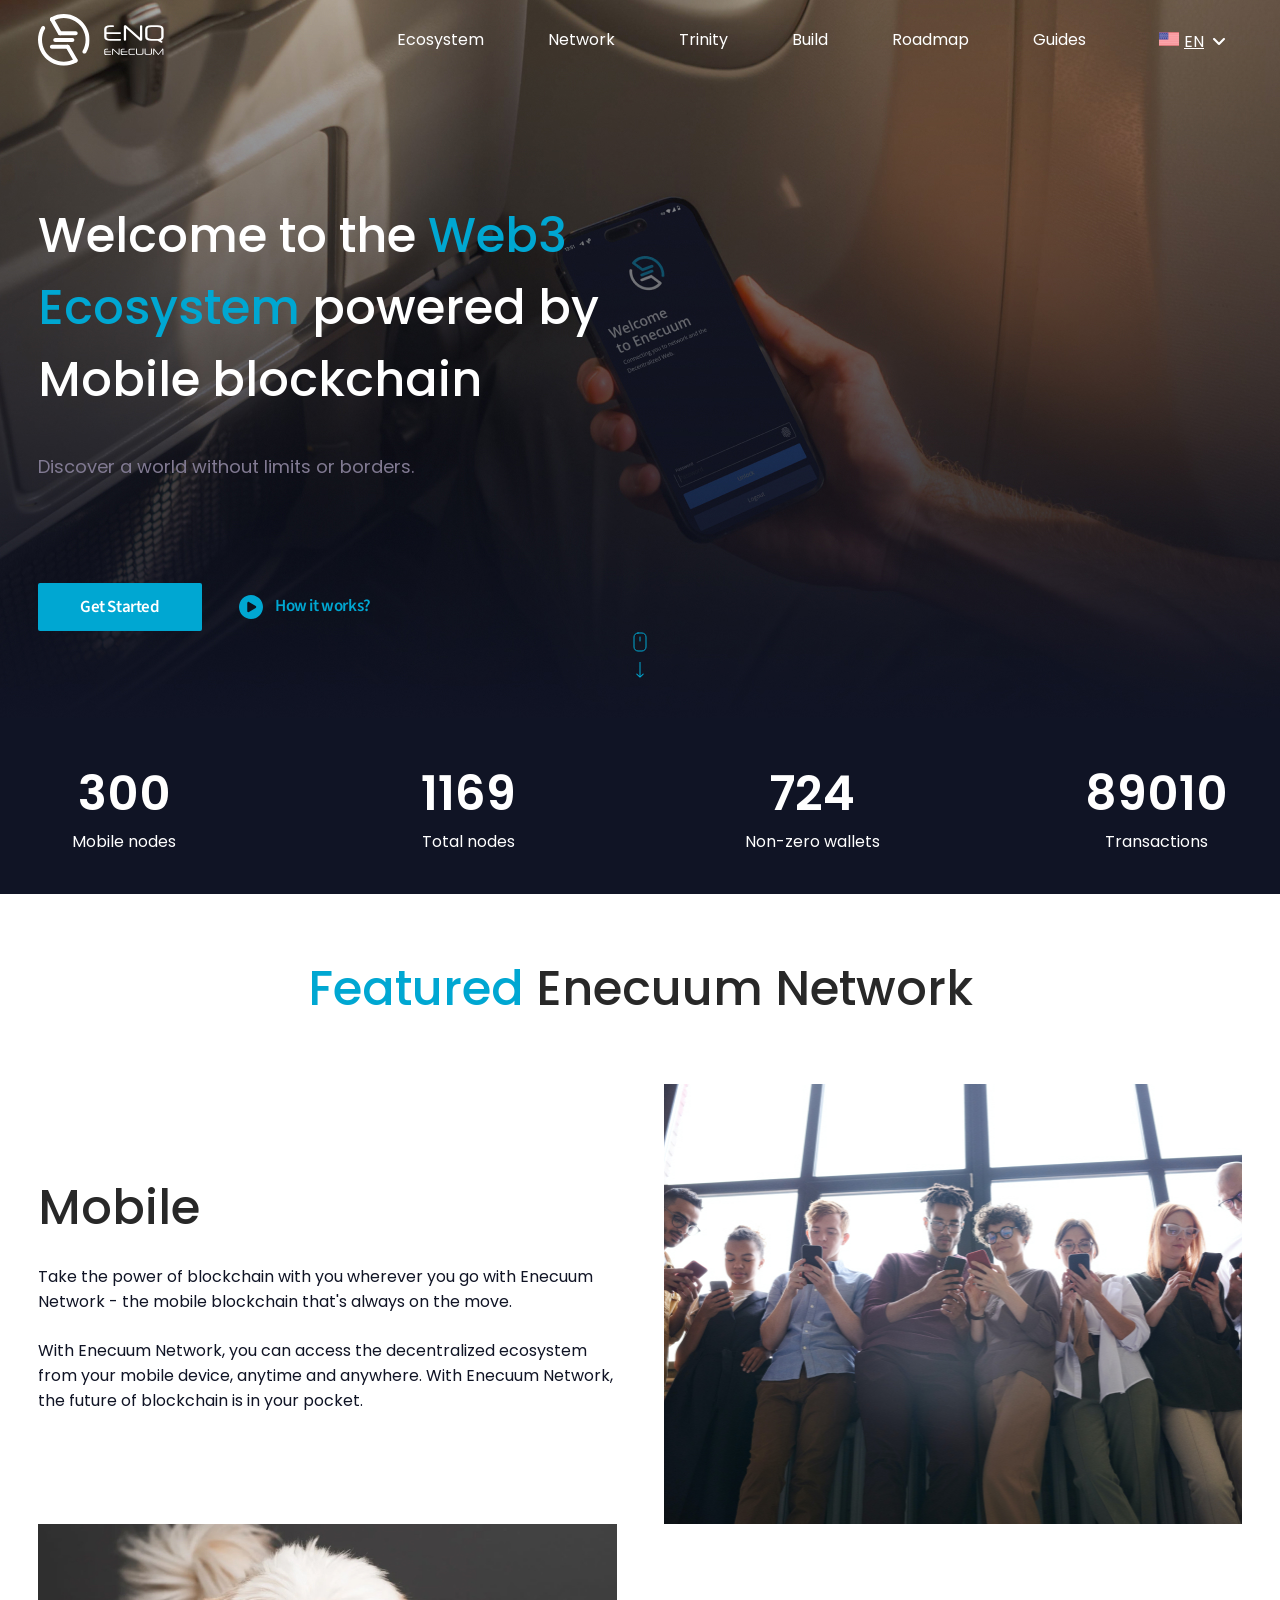
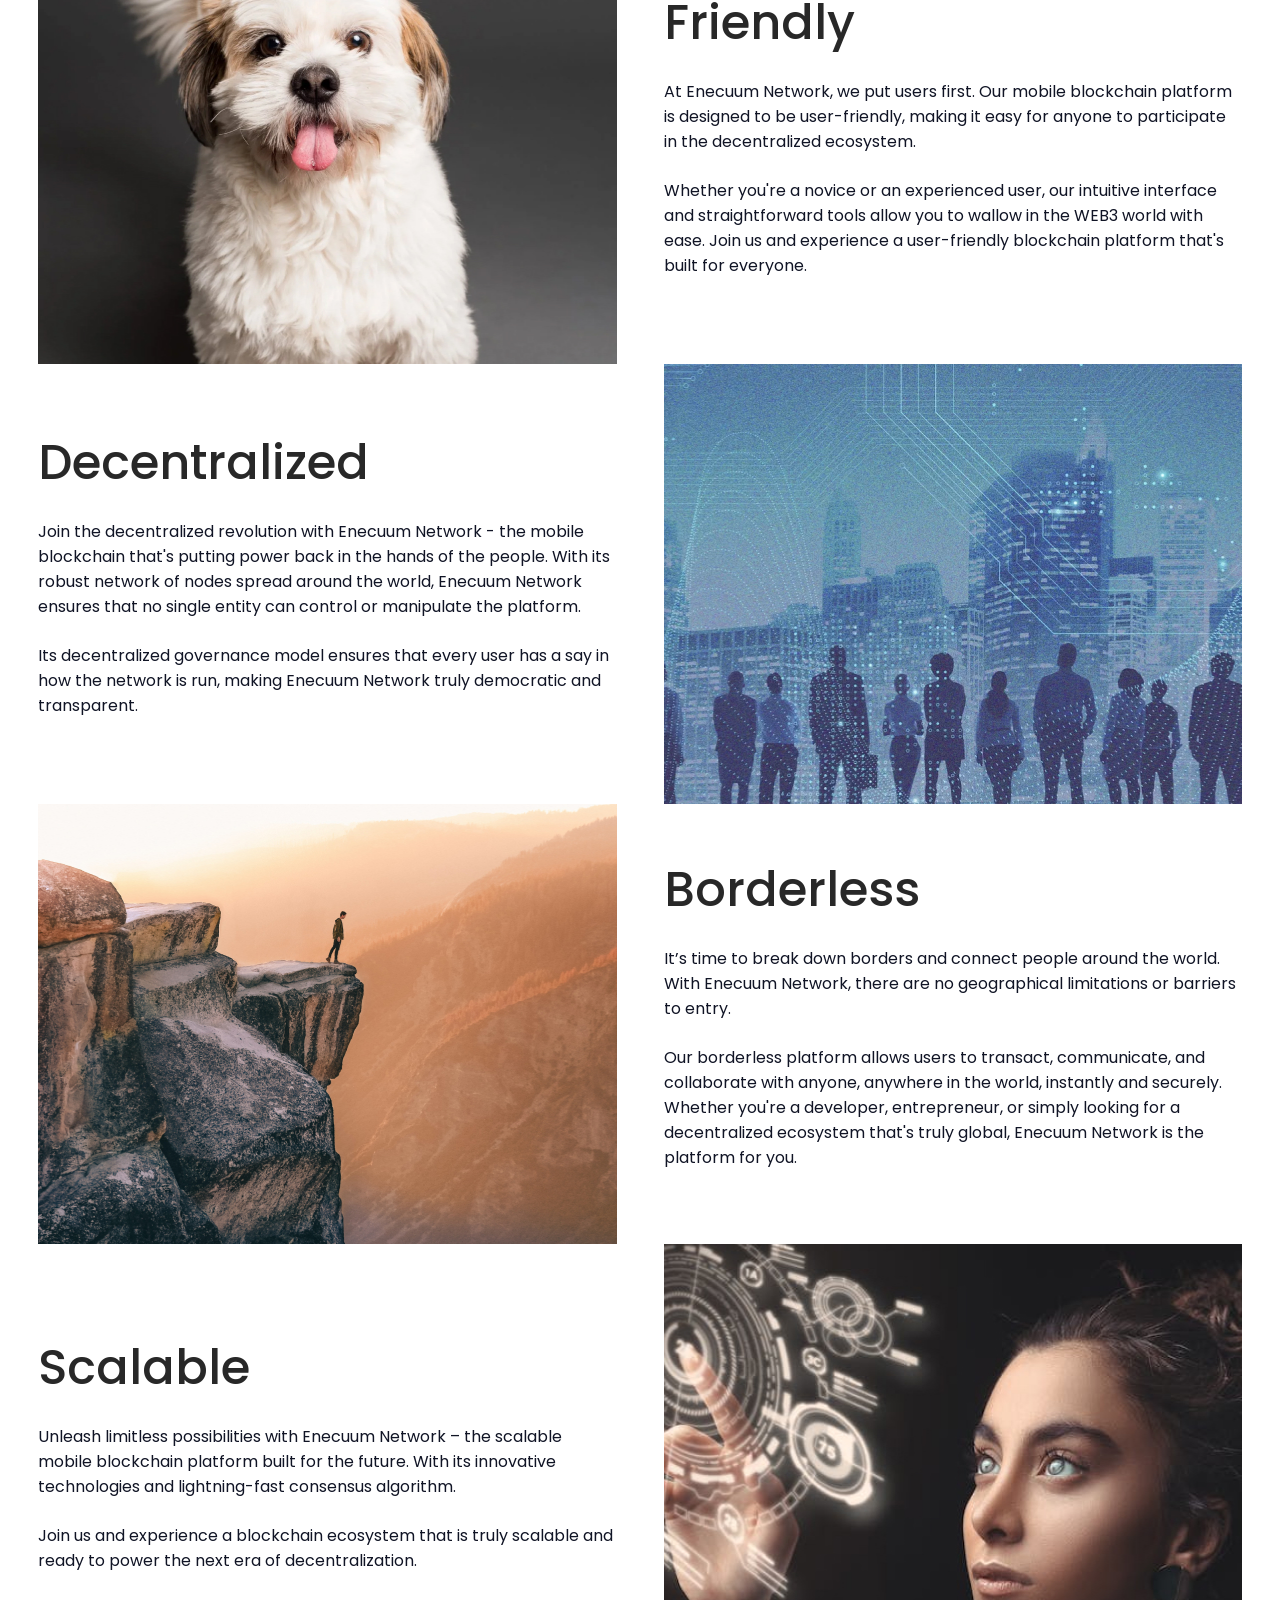
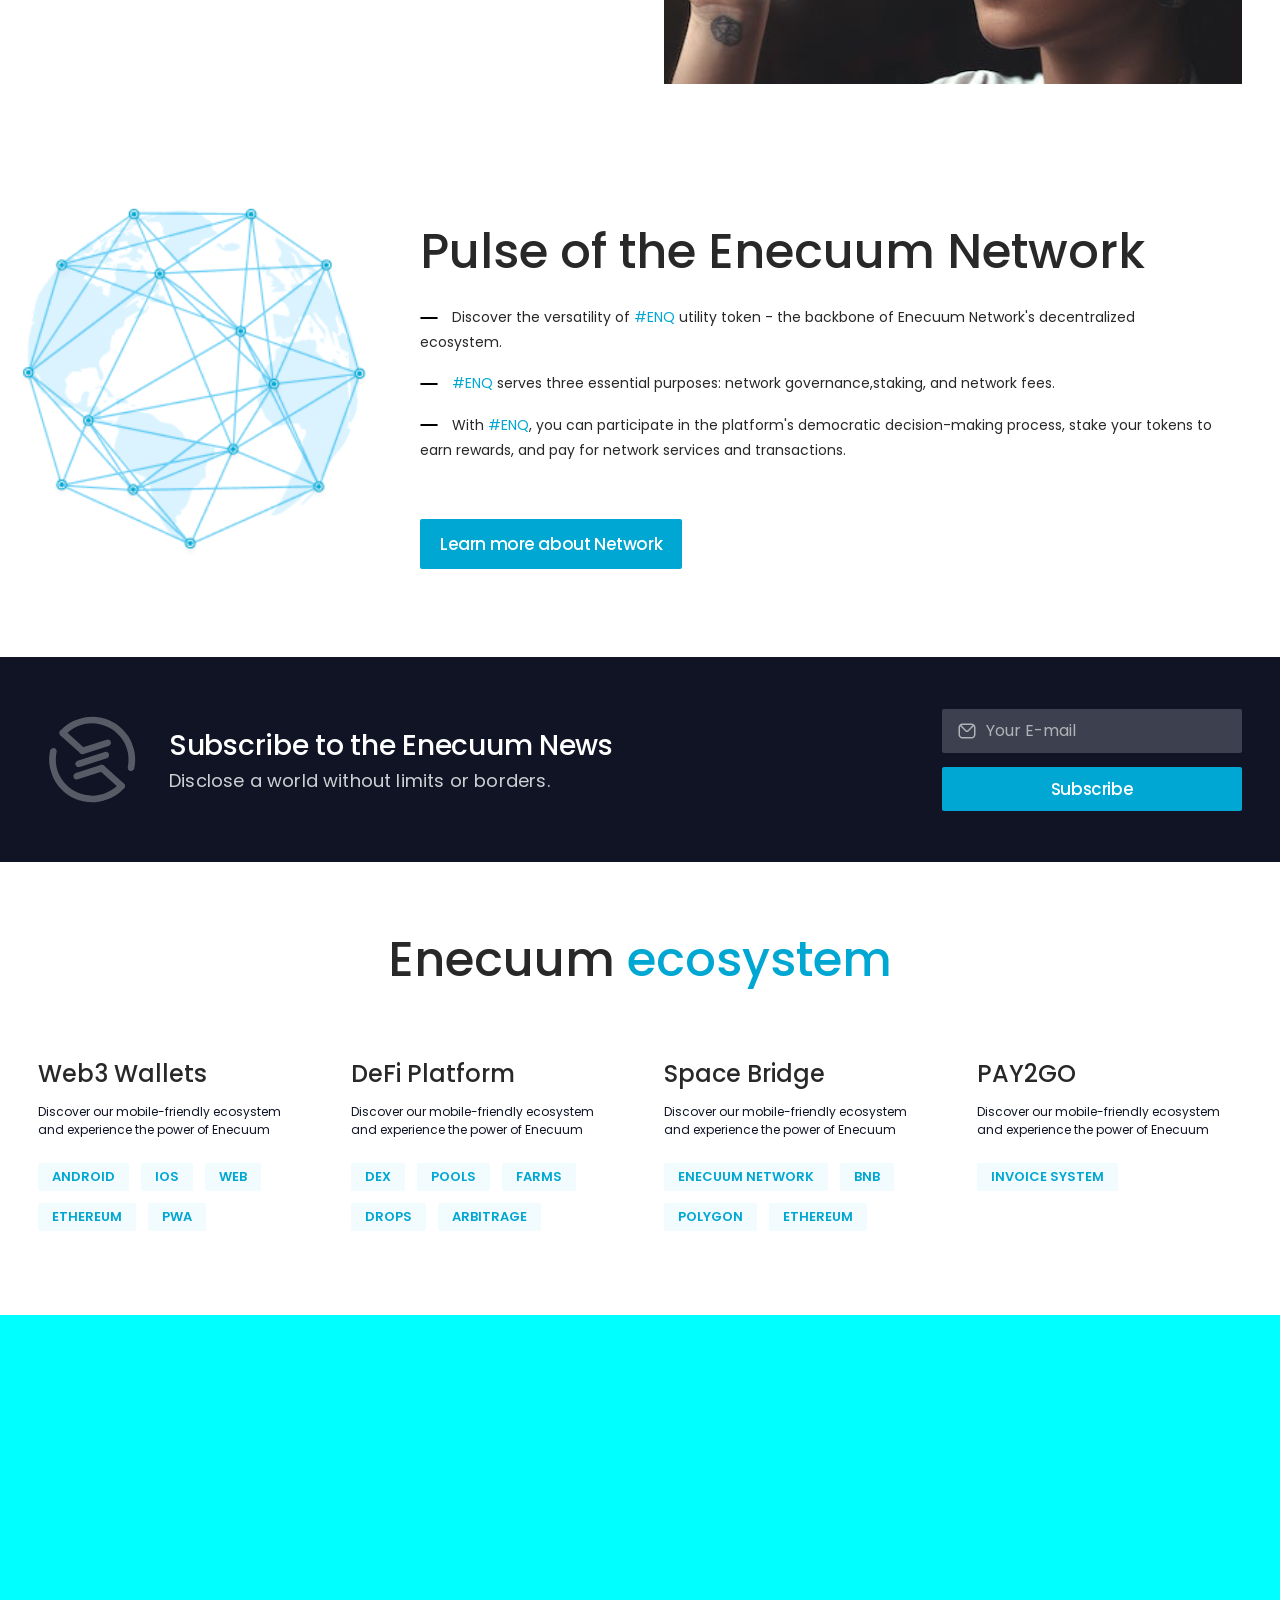
==== index.html @ 2fc2d0f2 "block-ecosystem-commit" ====
<!DOCTYPE html>
<html lang="en">

<head>
    <meta charset="UTF-8">
    <meta name="viewport" content="width=device-width, initial-scale=1.0">
    <title>Document</title>
    <link rel="stylesheet" href="./css/main.css">
</head>

<body>
    <header class="header">
        <div class="header__top-box">
            <div class="container">
                <div class="header__menu-box">
                    <a href="./index.html" style="padding-right: 34px;"><img class="header__logo-image"
                            src="./img/Logo.svg" alt="logo"></a>
                    <div class="header__nav">
                        <ul class="header__menu">
                            <li class="header__menu-list"><a class="header__menu-link header__menu-link_active"
                                    href="#">Ecosystem</a></li>
                            <li class="header__menu-list"><a href="#" class="header__menu-link">Network</a></li>
                            <li class="header__menu-list"><a href="#" class="header__menu-link">Trinity</a></li>
                            <li class="header__menu-list"><a href="#" class="header__menu-link">Build</a></li>
                            <li class="header__menu-list"><a href="#" class="header__menu-link">Roadmap</a></li>
                            <li class="header__menu-list"><a href="#" class="header__menu-link">Guides</a></li>
                            <li class="header__menu-list lang-select" translate='no'><a href="#"
                                    class="lang-select__link  lang-select__active"><img class="lang-select__img-flag"
                                        src="./img/FlagEN.svg" alt="flag">EN</a>
                                <ul class="lang-show">
                                    <li><a href="#" class="lang-select__link"><img class="lang-select__img-flag"
                                                src="./img/FlagSP.svg" alt="flag">SP</a></li>
                                    <li><a href="#" class="lang-select__link"><img class="lang-select__img-flag"
                                                src="./img/FlagRU.svg" alt="flag">RU</a></li>
                                    <li><a href="#" class="lang-select__link"><img class="lang-select__img-flag"
                                                src="./img/FlagFR.svg" alt="flag">FR</a></li>
                                </ul>
                            </li>
                        </ul>
                        <img class="header__menu-out" src="./img/x.png" alt="Икс">
                    </div>
                    <div class="burger">
                        <div class="burger__line"></div>
                        <div class="burger__line"></div>
                        <div class="burger__line"></div>
                    </div>
                </div>
            </div>
        </div>

        <div class="container title">
            <h1 class="title__header">Welcome to the <span class="title__header_color">Web3<br> Ecosystem</span>
                powered by Mobile blockchain</h1>
            <p class="title__text">Discover a world without limits or borders.</p>
            <div class="title__started">
                <a class="title__started-button" href="#">Get Started</a>
                <a class="title__play-link" href="#"><svg class="title__started-svg" width="24" height="24"
                        viewBox="0 0 24 24" xmlns="http://www.w3.org/2000/svg">
                        <path
                            d="M0 12C0 8.8174 1.26428 5.76516 3.51472 3.51472C5.76516 1.26428 8.8174 0 12 0C15.1826 0 18.2348 1.26428 20.4853 3.51472C22.7357 5.76516 24 8.8174 24 12C24 15.1826 22.7357 18.2348 20.4853 20.4853C18.2348 22.7357 15.1826 24 12 24C8.8174 24 5.76516 22.7357 3.51472 20.4853C1.26428 18.2348 0 15.1826 0 12ZM8.82656 6.89531C8.47031 7.09219 8.25 7.47188 8.25 7.875V16.125C8.25 16.5328 8.47031 16.9078 8.82656 17.1047C9.18281 17.3016 9.61406 17.2969 9.96563 17.0812L16.7156 12.9562C17.0484 12.75 17.2547 12.3891 17.2547 11.9953C17.2547 11.6016 17.0484 11.2406 16.7156 11.0344L9.96563 6.90937C9.61875 6.69844 9.18281 6.68906 8.82656 6.88594V6.89531Z" />
                    </svg> How it works?</a>
            </div>
            <a class="title__mouse-link" href="#network">
                <div class="title__image-mouse">
                    <svg class="title__button-mouse" width="14" height="20" viewBox="0 0 14 20" fill="none"
                        xmlns="http://www.w3.org/2000/svg">
                        <path
                            d="M7 5V9M5 1H9C11.2091 1 13 2.79086 13 5V15C13 17.2091 11.2091 19 9 19H5C2.79086 19 1 17.2091 1 15V5C1 2.79086 2.79086 1 5 1Z"
                            stroke="#00A7D2" stroke-linecap="round" stroke-linejoin="round" />
                    </svg>
                    <img class="title__button-sign" src="./img/Arrow1.svg" alt="sing">
                </div>
            </a>
        </div>
    </header>
    <main class="main">
        <div class="num-box">
            <div class="container">
                <div class="numblock">
                    <div class="numblock__box">
                        <p class="numblock__quantity" id="out-1">0+</p>
                        <p class="numblock__text">Mobile nodes</p>
                    </div>
                    <div class="numblock__box">
                        <p class="numblock__quantity" id="out-2">0+</p>
                        <p class="numblock__text">Total nodes</p>
                    </div>
                    <div class="numblock__box">
                        <p class="numblock__quantity" id="out-3">0+</p>
                        <p class="numblock__text">Non-zero wallets</p>
                    </div>
                    <div class="numblock__box">
                        <p class="numblock__quantity numblock__quantity_last" id="out-4">0+</p>
                        <p class="numblock__text" id="network">Transactions</p>
                    </div>
                </div>
            </div>
        </div>
        <div class="container blocknet">
            <h2 class="blocknet__header"><span class="blocknet__header_color">Featured </span>Enecuum Network</h2>
            <div class="blocknet__box blocknet__box-mobile"></div>
            <article class="blocknet__mobile-item">
                <h3 class="blocknet__title">Mobile</h3>
                <p class="blocknet__text">Take the power of blockchain with you wherever you go with Enecuum Network -
                    the
                    mobile blockchain that's always on the move.</p>
                <p class="blocknet__text"> With Enecuum Network, you can access the decentralized ecosystem
                    from
                    your mobile device, anytime and anywhere. With Enecuum Network, the future of blockchain is in your
                    pocket.
                </p>
            </article>
            <div class="blocknet__box blocknet__box-friendly"></div>
            <article class="blocknet__friendly-item">
                <h3 class="blocknet__title ">Friendly</h3>
                <p class="blocknet__text">At Enecuum Network, we put users first. Our mobile blockchain platform is
                    designed to be user-friendly, making it easy for anyone to participate in the decentralized
                    ecosystem.

                </p>
                <p class="blocknet__text"> Whether you're a novice or an experienced user, our intuitive
                    interface and straightforward tools allow you to wallow in the WEB3 world with ease. Join us and
                    experience a user-friendly blockchain platform that's built for everyone.
                </p>
            </article>
            <div class="blocknet__box blocknet__box-decentralized"></div>
            <article class="blocknet__decentralized-item">
                <h3 class="blocknet__title">Decentralized</h3>

                <p class="blocknet__text">Join the decentralized revolution with Enecuum Network - the mobile
                    blockchain
                    that's putting power back in the hands of the people. With its robust network of nodes spread around
                    the
                    world, Enecuum Network ensures that no single entity can control or manipulate the platform.

                </p>
                <p class="blocknet__text"> Its decentralized governance model ensures that every user has a
                    say
                    in how the network is run, making Enecuum Network truly democratic and transparent.
                </p>
            </article>
            <div class="blocknet__box blocknet__box-borderless"></div>
            <article class="blocknet__borderless-item">
                <h3 class="blocknet__title">Borderless</h3>
                <p class="blocknet__text">It’s time to break down borders and connect people around the world. With
                    Enecuum
                    Network, there are no geographical limitations or barriers to entry. </p>
                <p class="blocknet__text"> Our borderless platform allows users to transact, communicate, and
                    collaborate with anyone, anywhere in the world, instantly and securely. Whether you're a developer,
                    entrepreneur, or simply looking for a decentralized ecosystem that's truly global, Enecuum Network
                    is
                    the platform for you.
                </p>
            </article>
            <div class="blocknet__box blocknet__box-scalable"></div>
            <article class="blocknet__scalable-item">
                <h3 class="blocknet__title">Scalable</h3>
                <p class="blocknet__text">Unleash limitless possibilities with Enecuum Network – the scalable mobile
                    blockchain platform built for the future. With its innovative technologies and lightning-fast
                    consensus
                    algorithm. </p>
                <p class="blocknet__text"> Join us and experience a blockchain ecosystem that is truly
                    scalable
                    and ready to power the next era of decentralization.
                </p>
            </article>
        </div>
        <div class="network container">
            <h3 class="blocknet__header network__header">Pulse of the Enecuum Network</h3>
            <div class="network__wrapper">
                <hr class="network__line">
                <p class="blocknet__text network__text">
                    Discover the versatility of<span class="network__text_color"> #ENQ</span> utility token - the
                    backbone of Enecuum Network's decentralized ecosystem.
                </p>
            </div>
            <div class="network__wrapper">
                <hr class="network__line">
                <p class="blocknet__text network__text">
                    <span class="network__text_color">#ENQ</span> serves three essential purposes: network
                    governance,staking, and network fees.
                </p>
            </div>
            <div class="network__wrapper">
                <hr class="network__line">
                <p class="blocknet__text network__text">
                    With<span class="network__text_color"> #ENQ</span>, you can participate in the platform's
                    democratic decision-making process, stake your tokens to earn rewards, and pay for network services
                    and
                    transactions.
                </p>
            </div>
            <p class="network__button"><a class="network__button-link" href="#">Learn more about Network</a></p>
        </div>
        <div class="num-box">
            <div class="news container">
                <div class="news__box">
                    <div class="news__logo">
                        <a class="news__logo-link" href="#"><img class="news__image" src="./img/FrameNews.svg"
                                alt="icon"></a>
                        <div class="news__content">
                            <h3 class="news__title">Subscribe to the Enecuum News</h3>
                            <p class="news__text">Disclose a world without limits or borders.</p>
                        </div>
                    </div>
                    <form action="#" class="news__com" onsubmit="return checkForm()">
                        <input class="news__mail" type="email" placeholder="Your E-mail">
                        <div class="news__error"></div>
                        <button class="news__button" type="submit">Subscribe</button>
                    </form>
                </div>
            </div>
        </div>
        <section class="container ecosystem">
            <h3 class="blocknet__header ecosystem__header">Enecuum <span
                    class="ecosystem__header_color">ecosystem</span></h3>
                <article class="ecosystem__box ecosystem__box1">
                    <h4 class="ecosystem__heading">Web3 Wallets</h4>
                    <p class="ecosystem__text">Discover our mobile-friendly ecosystem and experience the power of
                        Enecuum</p>
                    <div class="ecosystem__frame">
                        <a class="ecosystem__link" href="#">android</a>
                        <a class="ecosystem__link" href="#">ios</a>
                        <a class="ecosystem__link" href="#">web</a>
                        <a class="ecosystem__link" href="#">Ethereum</a>
                        <a class="ecosystem__link" href="#">PWA</a>
                    </div>
                </article>
                <article class="ecosystem__box ecosystem__box2">
                    <h4 class="ecosystem__heading">DeFi Platform</h4>
                    <p class="ecosystem__text">Discover our mobile-friendly ecosystem and experience the power of
                        Enecuum</p>
                    <div class="ecosystem__frame">
                        <a class="ecosystem__link" href="#">DEX</a>
                        <a class="ecosystem__link" href="#">Pools</a>
                        <a class="ecosystem__link" href="#">Farms</a>
                        <a class="ecosystem__link" href="#">Drops</a>
                        <a class="ecosystem__link" href="#">Arbitrage</a>
                    </div>
                </article>
                <article class="ecosystem__box ecosystem__box3">
                    <h4 class="ecosystem__heading">Space Bridge</h4>
                    <p class="ecosystem__text">Discover our mobile-friendly ecosystem and experience the power of
                        Enecuum</p>
                    <div class="ecosystem__frame">
                        <a class="ecosystem__link" href="#">Enecuum Network</a>
                        <a class="ecosystem__link" href="#">bnb</a>
                        <a class="ecosystem__link" href="#">Polygon</a>
                        <a class="ecosystem__link" href="#">Ethereum</a>
                    </div>
                </article>
                <article class="ecosystem__box ecosystem__box4">
                    <h4 class="ecosystem__heading">PAY2GO</h4>
                    <p class="ecosystem__text">Discover our mobile-friendly ecosystem and experience the power of
                        Enecuum</p>
                    <div class="ecosystem__frame">
                        <a class="ecosystem__link" href="#">Invoice system</a>
                    </div>
                </article>
        </section>


    </main>
    <div class="bottom-box" style="height: 300px; background-color: aqua;"></div>

    <script src="./js/main.js"></script>

</body>

</html>
---- css/main.css ----
/* Reset and base styles  */
@import url("https://fonts.googleapis.com/css2?family=Poppins:wght@300;400;500&display=swap");
@import url("https://fonts.googleapis.com/css2?family=Source+Sans+Pro:wght@600&ampdisplay=swap");
* {
  padding: 0px;
  margin: 0px;
  border: none;
}

*,
*::before,
*::after {
  box-sizing: border-box;
}

/* Links */
a, a:link, a:visited {
  text-decoration: none;
}

a:hover {
  text-decoration: none;
}

/* Common */
aside, nav, footer, header, section, main {
  display: block;
}

h1, h2, h3, h4, h5, h6, p {
  font-size: inherit;
  font-weight: inherit;
}

ul, ul li {
  list-style: none;
}

img {
  vertical-align: top;
}

img, svg {
  max-width: 100%;
  height: auto;
}

address {
  font-style: normal;
}

/* Form */
input, textarea, button, select {
  font-family: inherit;
  font-size: inherit;
  color: inherit;
  background-color: transparent;
}

input::-ms-clear {
  display: none;
}

button, input[type=submit] {
  display: inline-block;
  box-shadow: none;
  background-color: transparent;
  background: none;
  cursor: pointer;
}

input:focus, input:active,
button:focus, button:active {
  outline: none;
}

button::-moz-focus-inner {
  padding: 0;
  border: 0;
}

label {
  cursor: pointer;
}

legend {
  display: block;
}

body {
  font-family: "Poppins", sans-serif;
}

a,
.button__news {
  cursor: url(./../img/cursor_white.svg), pointer;
}

.container {
  width: 1440px;
  margin: 0 auto;
  padding-left: 22px;
  padding-right: 22px;
}
@media screen and (max-width: 1440px) {
  .container {
    width: 1248px;
  }
}
@media screen and (max-width: 1248px) {
  .container {
    width: 984px;
  }
}
@media screen and (max-width: 984px) {
  .container {
    width: 744px;
  }
}
@media screen and (max-width: 744px) {
  .container {
    width: 576px;
  }
}
@media screen and (max-width: 577px) {
  .container {
    width: 464px;
    padding-left: 16px;
    padding-right: 16px;
  }
}
@media screen and (max-width: 464px) {
  .container {
    width: 320px;
  }
}
@media screen and (max-width: 320px) {
  .container {
    width: 299px;
    padding-left: 10px;
    padding-right: 10px;
  }
}

.is_scrolled .header__top-box {
  background: rgba(16, 20, 37, 0.85);
  backdrop-filter: blur(17.5px);
}

.header {
  margin: 0 auto;
  max-width: 1920px;
  height: 718px;
  background-image: url(./../img/iPhone14Pro.jpg);
  background-position: center;
  background-repeat: no-repeat;
  background-size: cover;
  overflow: hidden;
}
@media screen and (max-width: 1248px) {
  .header {
    height: 568px;
    background-size: auto 568px;
  }
}
.header__top-box {
  position: fixed;
  display: flex;
  max-width: 1920px;
  margin: 0 auto;
  top: 0;
  left: 0;
  right: 0;
  height: 82px;
}
.header__menu-box {
  display: flex;
  justify-content: space-between;
  padding-top: 14px;
}
.header__logo-image {
  width: 126px;
}
@media screen and (max-width: 1248px) {
  .header__logo-image {
    width: 96px;
    padding-top: 7px;
  }
}
.header__nav {
  transition: right 1s ease;
}
@media screen and (max-width: 984px) {
  .header__nav {
    position: absolute;
    top: 0;
    right: -320px;
  }
}
.header .menu_show {
  right: 0;
}
.header__menu {
  display: flex;
  column-gap: 56px;
}
@media screen and (max-width: 1248px) {
  .header__menu {
    gap: 46px;
  }
}
@media screen and (max-width: 984px) {
  .header__menu {
    flex-direction: column;
    height: 614px;
    width: 320px;
    padding-top: 164px;
    row-gap: 3px;
    background-color: #FFF;
    background-image: url(./../img/Groupup.svg);
    background-repeat: no-repeat;
    background-position: top 52px left 27px;
  }
  .header__menu::before {
    content: "";
    position: absolute;
    width: 56px;
    height: 100%;
    z-index: 1;
    top: 0px;
    right: 0px;
    background: rgba(0, 0, 0, 0.82);
  }
}
.header__menu-list {
  padding-left: 8px;
  padding-top: 13px;
  text-align: center;
}
@media screen and (max-width: 1248px) {
  .header__menu-list {
    padding-left: 0;
  }
}
@media screen and (max-width: 984px) {
  .header__menu-list {
    padding-left: 27px;
    text-align: start;
  }
}
.header__menu-link {
  color: #FFF;
  padding: 12px 0;
  font-size: 16px;
  font-style: normal;
  font-weight: 400;
  line-height: normal;
  transition: color 0.3s ease;
}
@media screen and (max-width: 984px) {
  .header__menu-link {
    color: #000;
  }
}
.header__menu-link:hover {
  color: #00A7D2;
}
@media screen and (max-width: 984px) {
  .header__menu-link:hover {
    cursor: url(./../img/cursor_black.svg), pointer;
  }
}
.header__menu-out {
  display: none;
  position: absolute;
  top: 0;
  right: 0;
  width: 56px;
  padding: 14px;
  z-index: 2;
}
@media screen and (max-width: 984px) {
  .header__menu-out {
    display: block;
  }
}
.header__menu-out:hover {
  cursor: url(./../img/cursor_white.svg), pointer;
}

.header__bottom-box {
  height: 2000px;
}

.lang-select {
  width: 100px;
  padding: 10px 17px 5px;
  text-align: start;
}
@media screen and (max-width: 984px) {
  .lang-select {
    margin-left: 12px;
  }
}
.lang-select__link {
  display: block;
  padding-top: 5px;
  padding-bottom: 5px;
  width: 66px;
  color: #FFF;
  white-space: nowrap;
  font-size: 16px;
  font-style: normal;
  font-weight: 400;
  line-height: normal;
}
@media screen and (max-width: 984px) {
  .lang-select__link {
    color: #000;
  }
}
.lang-select__active {
  padding-right: 20px;
  background-image: url(./../img/Icon1.svg);
  background-repeat: no-repeat;
  background-position: right;
  text-decoration: underline !important;
}
@media screen and (max-width: 984px) {
  .lang-select__active {
    background-image: url(./../img/icon1_black.svg);
  }
}
.lang-select__img-flag {
  padding-right: 5px;
}
.lang-select__img-select {
  padding-left: 10px;
  padding-top: 8px;
}

.lang-show {
  display: none;
}

.lang-select:hover .lang-show {
  display: block;
}

.lang-select:hover {
  background-color: #FFF;
  transition: background 0.5s ease;
}

.lang-select:hover .lang-select__active {
  background-image: url(./../img/Icon2.svg);
}

.lang-select:hover .lang-select__link {
  color: #000;
}

.lang-select:hover .lang-select__link:hover {
  cursor: url(./../img/cursor_black.svg), pointer;
  color: #00A7D2;
}

.title {
  overflow: hidden;
}
.title__header {
  max-width: 721px;
  padding-top: 200px;
  font-style: normal;
  font-weight: 500;
  line-height: 72px;
  font-size: 48px;
  color: #FFFFFF;
}
.title__header_color {
  color: #00A7D2;
}
@media screen and (max-width: 1248px) {
  .title__header {
    max-width: 504px;
    padding-top: 142px;
    font-size: 32px;
    line-height: normal;
  }
}
@media screen and (max-width: 744px) {
  .title__header {
    max-width: 400px;
    font-size: 27px;
  }
}
@media screen and (max-width: 464px) {
  .title__header {
    max-width: 274px;
    font-size: 24px;
  }
}
.title__text {
  padding-top: 36px;
  padding-bottom: 100px;
  font-style: normal;
  font-weight: 400;
  font-size: 18px;
  line-height: 30px;
  color: #817A92;
}
@media screen and (max-width: 1248px) {
  .title__text {
    padding-top: 22px;
    padding-bottom: 32px;
  }
}
@media screen and (max-width: 464px) {
  .title__text {
    padding-bottom: 75px;
  }
}
.title__started {
  display: flex;
  gap: 14px;
  max-width: 430px;
  align-items: center;
  flex-wrap: wrap;
}
.title__started-button {
  font-family: "Source Sans Pro";
  padding: 13px 42px;
  display: block;
  font-style: normal;
  font-weight: 600;
  font-size: 17px;
  line-height: 22px;
  letter-spacing: -0.41px;
  color: #FFFFFF;
  border-radius: 2px;
  background-color: #00A7D2;
  transition: background-color 0.3s ease;
}
.title__started-button:hover {
  background-color: #00D3F0;
}
.title__play-link {
  font-family: "Source Sans Pro";
  padding: 13px 23px;
  font-style: normal;
  font-weight: 600;
  font-size: 17px;
  line-height: 22px;
  letter-spacing: -0.41px;
  color: #00A7D2;
  text-decoration: none;
  transition: color 0.3s ease;
}
@media screen and (max-width: 464px) {
  .title__play-link {
    padding: 13px 0;
  }
}
.title__started-svg {
  margin-right: 10px;
  vertical-align: middle;
  fill: #00A7D2;
  transition: fill 0.3s ease;
}
.title__play-link:hover {
  color: #00D3F0;
}
.title__play-link:hover .title__started-svg {
  fill: #00D3F0;
}
.title__image-mouse {
  display: flex;
  flex-direction: column;
  gap: 10px;
  align-items: center;
}
.title__mouse-link {
  margin: 0 auto;
  width: 50px;
  display: block;
}
@media screen and (max-width: 1248px) {
  .title__mouse-link {
    margin: 70px auto 0;
  }
}
@media screen and (max-width: 464px) {
  .title__mouse-link {
    display: none;
  }
}
.title__mouse-link:hover .title__button-mouse {
  fill: #272727;
}
.title__button-sign {
  height: 16px;
}

.burger {
  display: none;
  padding: 16px 0 16px 16px;
  gap: 4px;
  flex-direction: column;
  justify-content: center;
}
@media screen and (max-width: 984px) {
  .burger {
    display: flex;
  }
}
.burger__line {
  width: 24px;
  height: 2px;
  border-radius: 2px;
  background-color: #f4f6f7;
}

.burger:hover {
  cursor: url(./../img/cursor_white.svg), pointer;
}

.num-box {
  max-width: 1920px;
  margin: 0 auto;
  background: #101425;
}

.numblock {
  display: flex;
  height: 176px;
  align-items: center;
  justify-content: space-between;
}
@media screen and (max-width: 744px) {
  .numblock {
    height: 128px;
  }
}
@media screen and (max-width: 464px) {
  .numblock {
    height: 496px;
    flex-direction: column;
    padding-bottom: 50px;
  }
}
.numblock__box {
  text-align: center;
}
.numblock__text {
  font-style: normal;
  font-weight: 400;
  font-size: 16px;
  line-height: 24px;
  color: #FFF;
}
@media screen and (max-width: 984px) {
  .numblock__text {
    font-size: 14px;
  }
}
@media screen and (max-width: 744px) {
  .numblock__text {
    font-size: 12px;
  }
}
@media screen and (max-width: 464px) {
  .numblock__text {
    font-size: 15px;
  }
}
.numblock__quantity {
  font-style: normal;
  font-weight: 600;
  font-size: 48px;
  line-height: normal;
  color: #FFF;
  width: 172px;
}
@media screen and (max-width: 1248px) {
  .numblock__quantity {
    font-size: 36px;
  }
}
@media screen and (max-width: 984px) {
  .numblock__quantity {
    font-size: 24px;
    width: 150px;
  }
}
@media screen and (max-width: 744px) {
  .numblock__quantity {
    font-size: 20px;
    width: auto;
  }
}
@media screen and (max-width: 744px) {
  .numblock__quantity_last {
    width: 78px;
  }
}
@media screen and (max-width: 464px) {
  .numblock__quantity {
    font-size: 32px;
    width: auto;
  }
}

main {
  overflow: hidden;
}

.blocknet {
  display: grid;
  column-gap: 56px;
  grid-template-columns: repeat(2, 1fr);
  grid-template-rows: 190px repeat(5, 440px);
  align-items: center;
  grid-template-areas: "header header" "mobile mobile_jpg" "friendly_jpg friendly" "decentralized decentralized_jpg" "borderless_jpg borderless" "scalable scalable_jpg";
}
@media screen and (max-width: 1440px) {
  .blocknet {
    column-gap: 47px;
  }
}
@media screen and (max-width: 1248px) {
  .blocknet {
    grid-template-rows: 152px repeat(5, 440px);
    column-gap: 0;
  }
}
@media screen and (max-width: 984px) {
  .blocknet {
    grid-template-columns: 296px 1fr 296px;
    grid-template-rows: 122px repeat(5, 326px);
    column-gap: 24px;
    row-gap: 40px;
    grid-template-areas: "header header header" "mobile mobile mobile_jpg" "friendly_jpg friendly friendly" "decentralized decentralized decentralized_jpg" "borderless_jpg borderless borderless" "scalable scalable scalable_jpg";
  }
}
@media screen and (max-width: 744px) {
  .blocknet {
    grid-template-columns: 1fr;
    grid-template-rows: 88px 280px auto 280px auto 280px auto 280px auto 280px auto;
    row-gap: 16px;
    grid-template-areas: "header" "mobile_jpg" "mobile" "friendly_jpg" "friendly" "decentralized_jpg" "decentralized" "borderless_jpg" "borderless" "scalable_jpg" "scalable";
  }
}
.blocknet__header {
  grid-area: header;
  font-style: normal;
  font-weight: 500;
  font-size: 48px;
  line-height: normal;
  text-align: center;
  color: #282828;
}
.blocknet__header_color {
  color: #00A7D2;
}
@media screen and (max-width: 1248px) {
  .blocknet__header {
    font-size: 32px;
  }
}
@media screen and (max-width: 984px) {
  .blocknet__header {
    padding-top: 36px;
  }
}
@media screen and (max-width: 744px) {
  .blocknet__header {
    font-size: 24px;
    padding-top: 0px;
  }
}
@media screen and (max-width: 464px) {
  .blocknet__header {
    font-size: 20px;
  }
}
.blocknet__box {
  max-width: 669px;
  height: 440px;
  background-repeat: no-repeat;
  background-position: center;
  background-size: cover;
}
@media screen and (max-width: 984px) {
  .blocknet__box {
    height: 326px;
  }
}
@media screen and (max-width: 744px) {
  .blocknet__box {
    height: 280px;
  }
}
.blocknet__box-mobile {
  background-image: url(./../img/mobile.jpg);
  grid-area: mobile_jpg;
}
.blocknet__mobile-item {
  grid-area: mobile;
}
@media screen and (max-width: 1248px) {
  .blocknet__mobile-item {
    padding-right: 30px;
  }
}
@media screen and (max-width: 984px) {
  .blocknet__mobile-item {
    padding-right: 0px;
  }
}
.blocknet__title {
  padding-bottom: 20px;
  color: #282828;
  font-size: 48px;
  font-style: normal;
  font-weight: 500;
  line-height: normal;
}
@media screen and (max-width: 1248px) {
  .blocknet__title {
    padding-bottom: 25px;
    font-size: 32px;
  }
}
@media screen and (max-width: 984px) {
  .blocknet__title {
    padding-bottom: 0px;
    font-size: 28px;
  }
}
@media screen and (max-width: 744px) {
  .blocknet__title {
    padding-bottom: 16px;
    font-size: 20px;
  }
}
.blocknet__text {
  padding-bottom: 24px;
  max-width: 590px;
  font-size: 16px;
  font-style: normal;
  font-weight: 400;
  line-height: normal;
  color: #101425;
}
@media screen and (max-width: 984px) {
  .blocknet__text {
    font-size: 15px;
  }
}
@media screen and (max-width: 744px) {
  .blocknet__text {
    font-size: 14px;
  }
}
.blocknet__box-friendly {
  background-image: url(./../img/friendly.jpg);
  grid-area: friendly_jpg;
}
.blocknet__friendly-item {
  grid-area: friendly;
}
@media screen and (max-width: 1248px) {
  .blocknet__friendly-item {
    padding-left: 30px;
  }
}
@media screen and (max-width: 984px) {
  .blocknet__friendly-item {
    padding-left: 0px;
  }
}
.blocknet__box-decentralized {
  background-image: url(./../img/Decentralized.jpg);
  grid-area: decentralized_jpg;
}
.blocknet__decentralized-item {
  grid-area: decentralized;
}
@media screen and (max-width: 1248px) {
  .blocknet__decentralized-item {
    padding-right: 30px;
  }
}
@media screen and (max-width: 984px) {
  .blocknet__decentralized-item {
    padding-right: 0px;
  }
}
.blocknet__box-borderless {
  background-image: url(./../img/Borderless.jpg);
  grid-area: borderless_jpg;
}
.blocknet__borderless-item {
  grid-area: borderless;
}
@media screen and (max-width: 1248px) {
  .blocknet__borderless-item {
    padding-left: 30px;
  }
}
@media screen and (max-width: 984px) {
  .blocknet__borderless-item {
    padding-left: 0px;
  }
}
.blocknet__box-scalable {
  background-image: url(./../img/Scalable.jpg);
  grid-area: scalable_jpg;
}
.blocknet__scalable-item {
  grid-area: scalable;
}
@media screen and (max-width: 1248px) {
  .blocknet__scalable-item {
    padding-right: 30px;
  }
}
@media screen and (max-width: 984px) {
  .blocknet__scalable-item {
    padding-right: 0px;
  }
}

.network {
  margin-top: 122px;
  padding-bottom: 100px;
  background-image: url(./../img/Group4.png);
  background-size: 357px 354px;
  background-repeat: no-repeat;
  padding-top: 10px;
  padding-left: 444px;
}
@media screen and (max-width: 1440px) {
  .network {
    padding-left: 404px;
  }
}
@media screen and (max-width: 1248px) {
  .network {
    padding-bottom: 78px;
    margin-top: 62px;
    padding-left: 313px;
    background-size: 286px 284px;
  }
}
@media screen and (max-width: 984px) {
  .network {
    padding-bottom: 64px;
    padding-left: 136px;
    background-size: 357px 354px;
    background-position: left -230px top;
  }
}
@media screen and (max-width: 744px) {
  .network {
    padding-bottom: 57px;
    padding-top: 0px;
    margin-top: 55px;
    padding-left: 130px;
    background-position: left -246px top;
  }
}
@media screen and (max-width: 577px) {
  .network {
    padding-top: 380px;
    padding-bottom: 50px;
    background-position: top;
    padding-left: 16px;
    padding-right: 16px;
  }
}
@media screen and (max-width: 464px) {
  .network {
    margin-top: 40px;
    padding-top: 273px;
    background-size: 239px 236px;
  }
}
.network__header {
  text-align: left;
}
@media screen and (max-width: 984px) {
  .network__header {
    padding-top: 0px;
  }
}
.network__wrapper {
  max-width: 800px;
  margin-top: 16px;
}
.network__line {
  display: inline-block;
  vertical-align: middle;
  width: 18px;
  margin-right: 10px;
  border-radius: 2px;
  border: 1px solid #000;
}
.network__text {
  display: inline;
  font-size: 14px;
  line-height: 173.02%;
  color: #282828;
}
.network__text_color {
  color: #00A7D2;
}
.network__button {
  margin-top: 70px;
}
@media screen and (max-width: 1248px) {
  .network__button {
    margin-top: 56px;
  }
}
.network__button-link {
  font-style: normal;
  font-weight: 500;
  font-size: 17px;
  line-height: 22px;
  letter-spacing: -0.41px;
  border-radius: 2px;
  padding: 13px 20px;
  text-decoration: none;
  background: #00A7D2;
  color: #FFFFFF;
  transition: background 0.3s ease;
}
.network__button-link:hover {
  background: #00D3F0;
}

.news__box {
  display: flex;
  justify-content: space-between;
  height: 205px;
}
@media screen and (max-width: 984px) {
  .news__box {
    height: 157px;
  }
}
@media screen and (max-width: 744px) {
  .news__box {
    height: auto;
    flex-direction: column;
    padding-top: 37px;
    padding-bottom: 24px;
  }
}
.news__logo {
  display: flex;
  justify-content: space-between;
  align-items: center;
  gap: 22px;
}
@media screen and (max-width: 744px) {
  .news__logo {
    justify-content: flex-start;
    gap: 15px;
    margin-bottom: 36px;
  }
}
.news__image {
  width: 109px;
  opacity: 0.3;
}
@media screen and (max-width: 984px) {
  .news__image {
    width: 51px;
  }
}
@media screen and (max-width: 464px) {
  .news__image {
    display: none;
  }
}
.news__title {
  font-style: normal;
  font-weight: 500;
  font-size: 28px;
  line-height: 42px;
  letter-spacing: -0.01em;
  color: #FFFFFF;
}
@media screen and (max-width: 984px) {
  .news__title {
    font-size: 20px;
  }
}
.news__text {
  font-style: normal;
  font-weight: 400;
  font-size: 18px;
  letter-spacing: 0.01em;
  color: rgba(255, 255, 255, 0.8);
}
@media screen and (max-width: 984px) {
  .news__text {
    font-size: 15px;
  }
}
.news__com {
  display: flex;
  width: 300px;
  flex-direction: column;
  gap: 14px;
  justify-content: center;
}
@media screen and (max-width: 984px) {
  .news__com {
    width: 256px;
  }
}
@media screen and (max-width: 744px) {
  .news__com {
    width: auto;
  }
}
.news__mail {
  outline: none;
  height: 44px;
  background-color: rgba(255, 255, 255, 0.19);
  border-radius: 2px;
  padding-left: 44px;
  font-style: normal;
  font-weight: 400;
  font-size: 16px;
  text-overflow: ellipsis;
  line-height: normal;
  background-image: url("./../img/IconMail.svg");
  background-repeat: no-repeat;
  background-position: top 12px left 15px;
  color: #FFF;
}
.news__mail::-webkit-input-placeholder {
  color: rgba(255, 255, 255, 0.6);
}
.news__mail::-moz-placeholder {
  color: rgba(255, 255, 255, 0.6);
}
.news__button {
  height: 44px;
  font-style: normal;
  font-weight: 500;
  font-size: 17px;
  line-height: 22px;
  letter-spacing: -0.41px;
  background: #00A7D2;
  border-radius: 2px;
  color: #FFFFFF;
  border-style: none;
  transition: background 0.3s ease;
}
.news__button:hover {
  background: #00D3F0;
}
.news__error {
  text-align: center;
  position: absolute;
  z-index: 100;
  height: 20px;
  width: 300px;
  color: var(--secondary-red, #EA0054);
  font-size: 13px;
  font-style: normal;
  font-weight: 400;
  line-height: normal;
}
@media screen and (max-width: 984px) {
  .news__error {
    width: 256px;
  }
}
@media screen and (max-width: 744px) {
  .news__error {
    width: auto;
    left: 0;
    right: 0;
  }
}

.is-invalid {
  color: var(--secondary-red, #EA0054);
}

.ecosystem {
  display: grid;
  grid-template-columns: repeat(4, 1fr);
  column-gap: 102px;
  row-gap: 60px;
  grid-template-areas: "hd hd hd hd" "bx1 bx2 bx3 bx4";
  padding-top: 62px;
  padding-bottom: 84px;
}
@media screen and (max-width: 1440px) {
  .ecosystem {
    column-gap: 48px;
  }
}
@media screen and (max-width: 1248px) {
  .ecosystem {
    grid-template-columns: repeat(2, 1fr);
    column-gap: 130px;
    width: 864px;
    grid-template-areas: "hd hd" "bx1 bx2" "bx3 bx4";
    padding-top: 43px;
    padding-bottom: 72px;
  }
}
@media screen and (max-width: 984px) {
  .ecosystem {
    width: 744px;
    column-gap: 74px;
    row-gap: 33px;
    padding-top: 34px;
    padding-bottom: 60px;
  }
}
@media screen and (max-width: 744px) {
  .ecosystem {
    width: 576px;
    column-gap: 17px;
    row-gap: 45px;
    padding-top: 24px;
    padding-bottom: 40px;
  }
}
@media screen and (max-width: 577px) {
  .ecosystem {
    width: 464px;
  }
}
@media screen and (max-width: 464px) {
  .ecosystem {
    width: 320px;
    grid-template-columns: 1fr;
    grid-template-areas: "hd" "bx1" "bx2" "bx3" "bx4";
    row-gap: 30px;
    padding-bottom: 44px;
  }
}
@media screen and (max-width: 320px) {
  .ecosystem {
    width: 299px;
  }
}
.ecosystem__header {
  grid-area: hd;
}
.ecosystem__header_color {
  color: #00A7D2;
}
@media screen and (max-width: 984px) {
  .ecosystem__header {
    padding-top: 0px;
  }
}
.ecosystem__box {
  max-width: 267px;
}
.ecosystem__box1 {
  grid-area: bx1;
}
.ecosystem__box2 {
  grid-area: bx2;
}
.ecosystem__box3 {
  grid-area: bx3;
}
@media screen and (max-width: 984px) {
  .ecosystem__box3 {
    padding-top: 30px;
  }
}
@media screen and (max-width: 744px) {
  .ecosystem__box3 {
    padding-top: 0px;
  }
}
.ecosystem__box4 {
  grid-area: bx4;
}
@media screen and (max-width: 984px) {
  .ecosystem__box4 {
    padding-top: 30px;
  }
}
@media screen and (max-width: 744px) {
  .ecosystem__box4 {
    padding-top: 0px;
  }
}
.ecosystem__heading {
  font-style: normal;
  font-weight: 500;
  font-size: 24px;
  line-height: normal;
  color: #282828;
}
.ecosystem__text {
  padding-top: 12px;
  padding-bottom: 24px;
  font-style: normal;
  font-weight: 400;
  font-size: 12px;
  line-height: normal;
  color: #101425;
}
.ecosystem__frame {
  display: flex;
  flex-wrap: wrap;
  gap: 12px;
}
.ecosystem__link {
  padding: 4px 14px;
  font-style: normal;
  font-weight: 600;
  font-size: 13px;
  line-height: normal;
  text-transform: uppercase;
  background: rgba(0, 167, 210, 0.05);
  border-radius: 2px;
  color: #00A7D2;
  text-decoration: none;
  transition: box-shadow 0.2s ease;
}
.ecosystem__link:hover {
  box-shadow: 0px 4px 4px rgba(0, 0, 0, 0.11);
  cursor: url(./../img/cursor_black.svg), pointer;
}/*# sourceMappingURL=main.css.map */
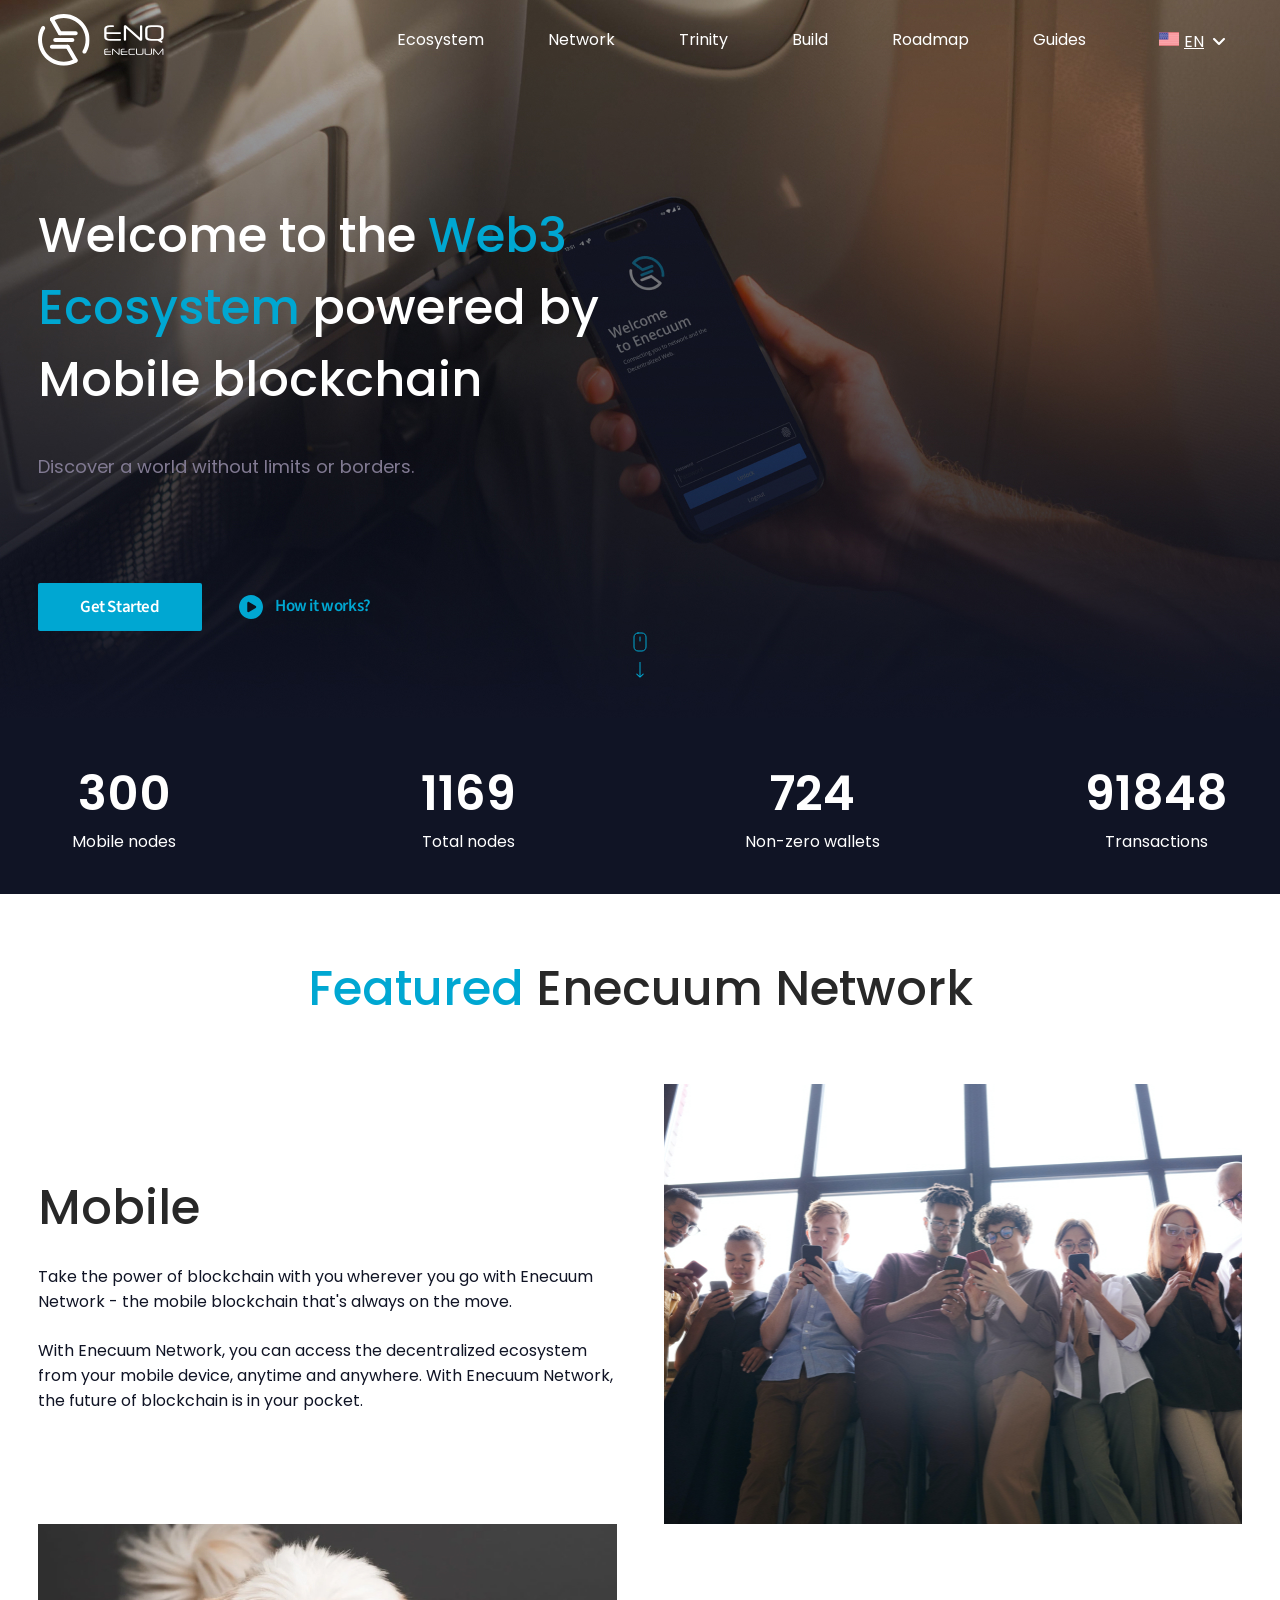
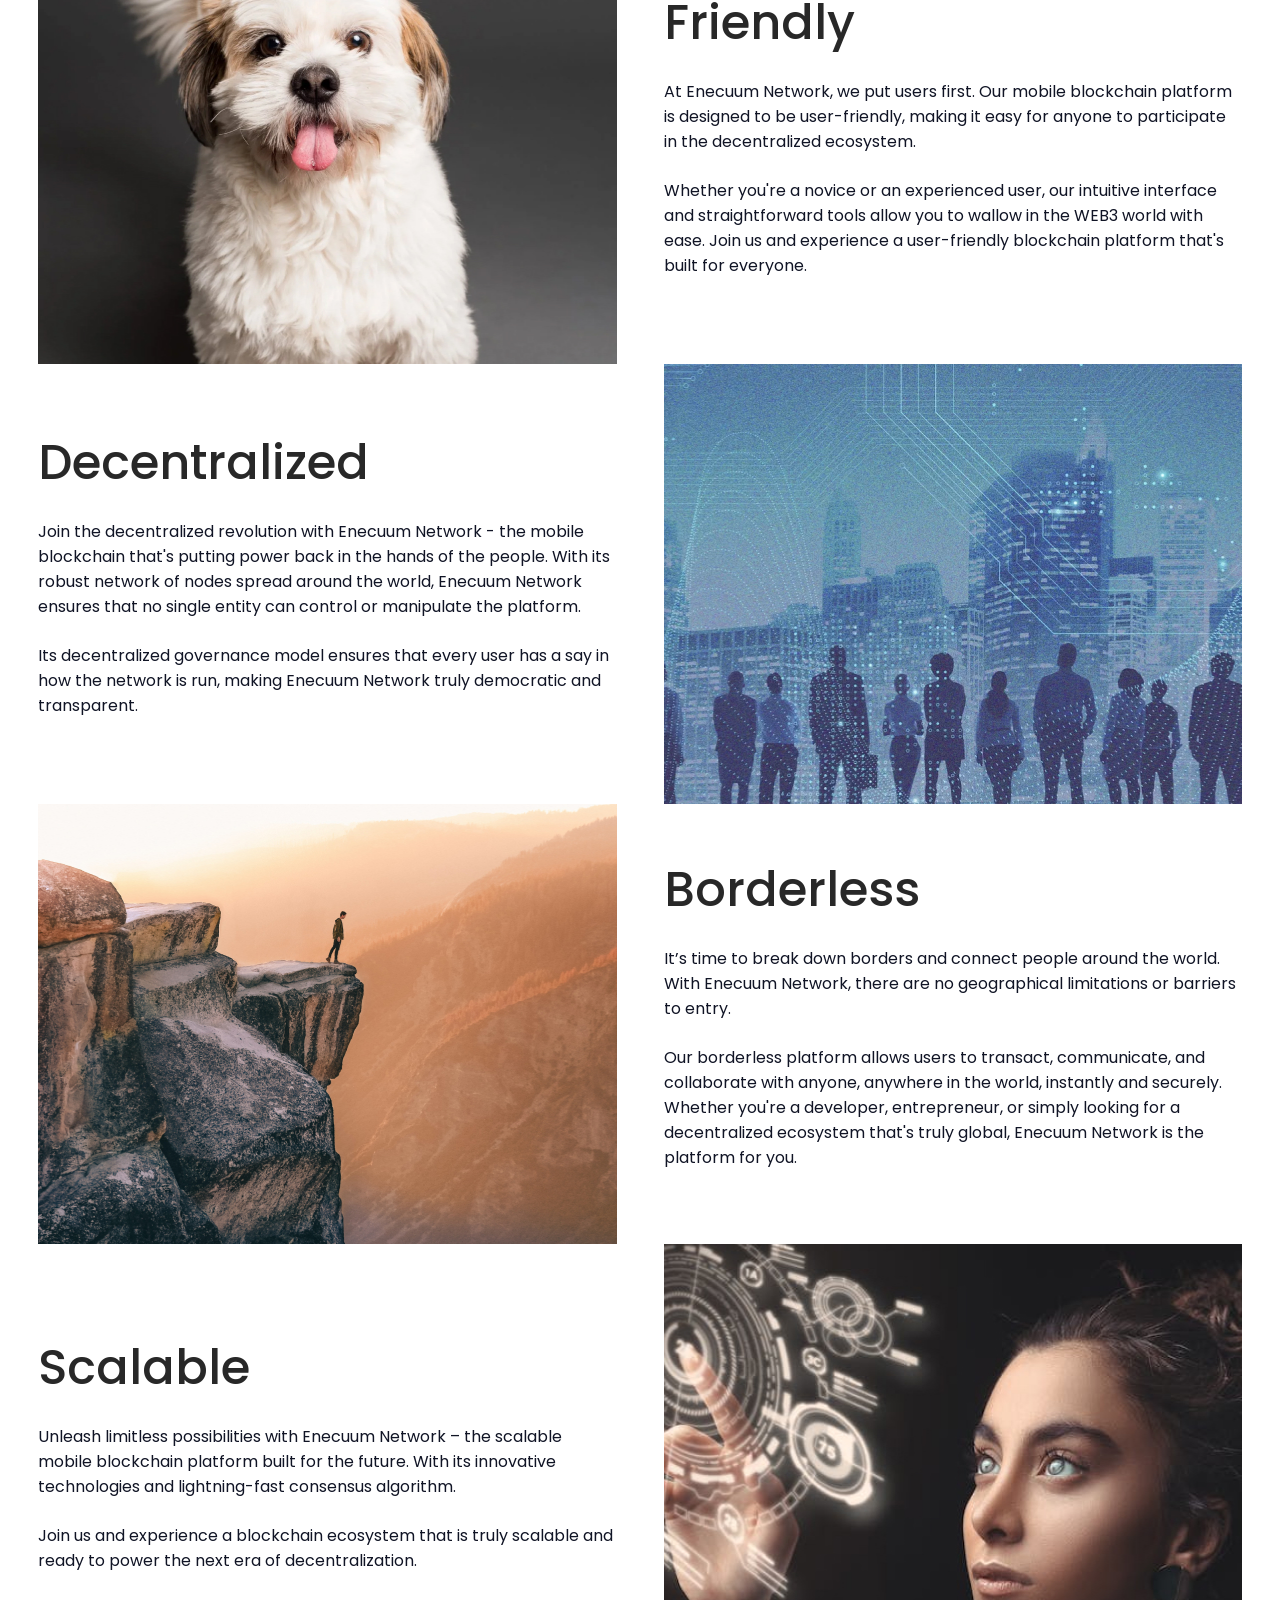
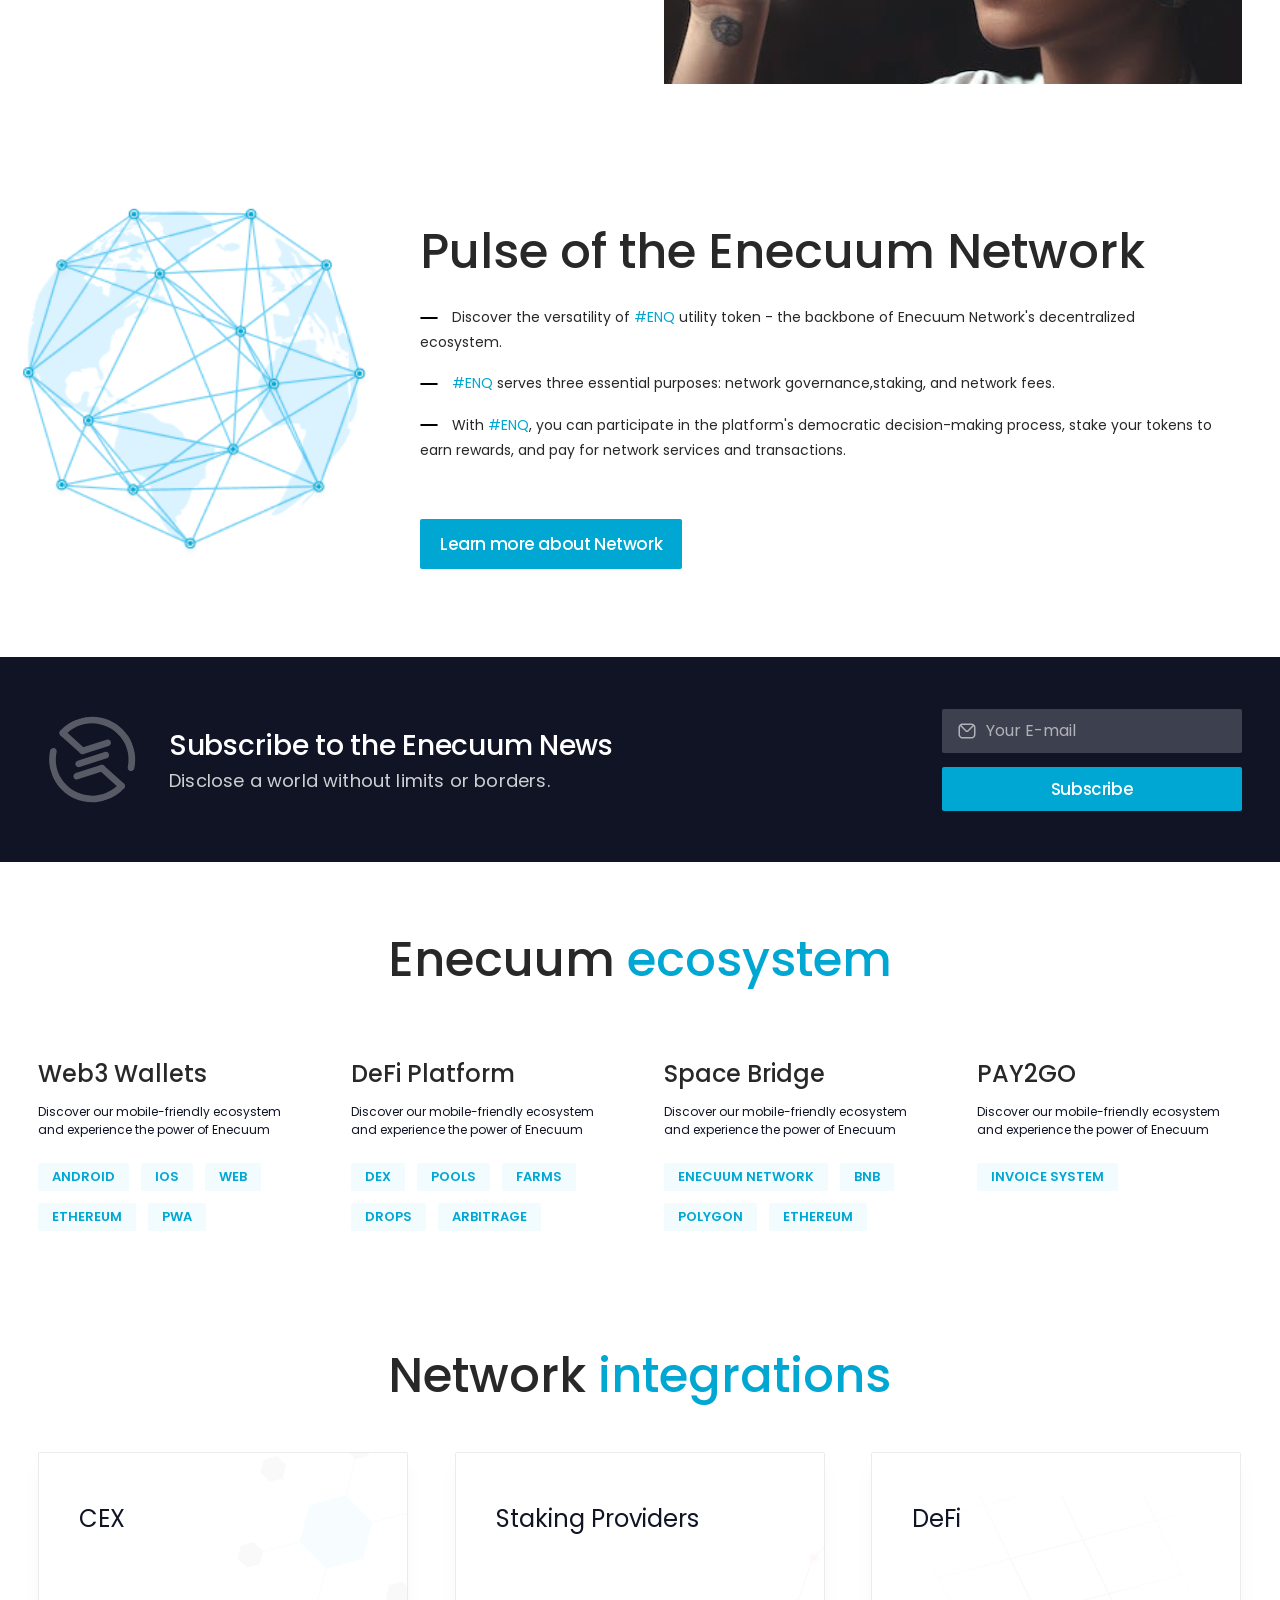
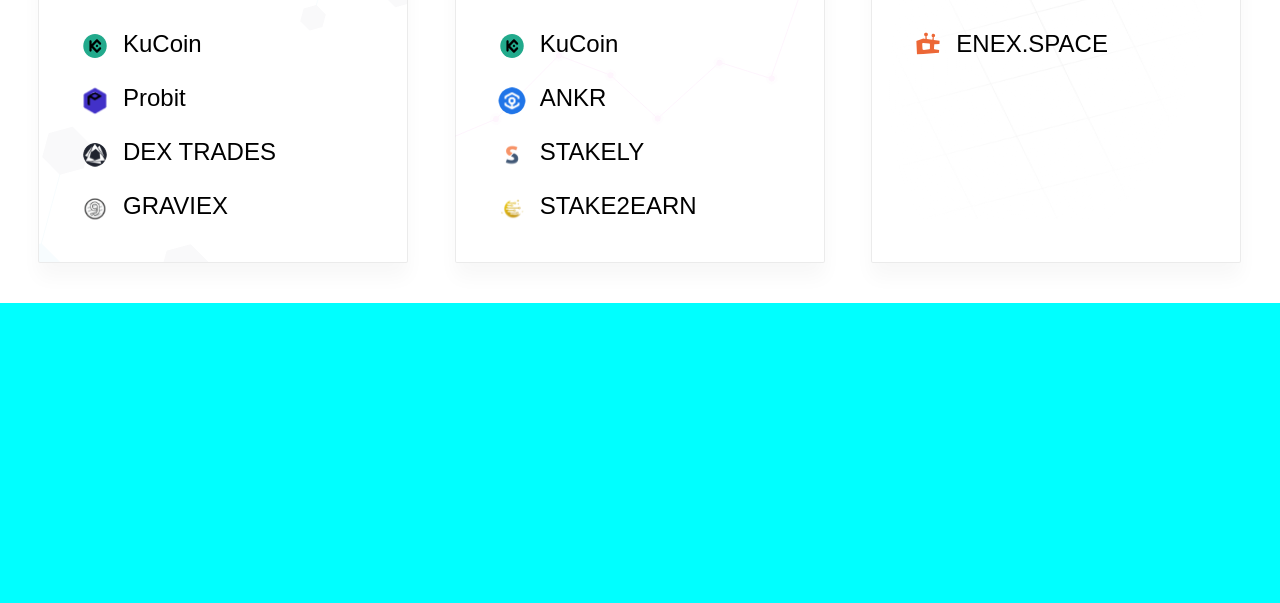
==== commit c646470a: "block-integration-commit" ====
--- a/index.html
+++ b/index.html
@@ -214,49 +214,86 @@
         <section class="container ecosystem">
             <h3 class="blocknet__header ecosystem__header">Enecuum <span
                     class="ecosystem__header_color">ecosystem</span></h3>
-                <article class="ecosystem__box ecosystem__box1">
-                    <h4 class="ecosystem__heading">Web3 Wallets</h4>
-                    <p class="ecosystem__text">Discover our mobile-friendly ecosystem and experience the power of
-                        Enecuum</p>
-                    <div class="ecosystem__frame">
-                        <a class="ecosystem__link" href="#">android</a>
-                        <a class="ecosystem__link" href="#">ios</a>
-                        <a class="ecosystem__link" href="#">web</a>
-                        <a class="ecosystem__link" href="#">Ethereum</a>
-                        <a class="ecosystem__link" href="#">PWA</a>
-                    </div>
-                </article>
-                <article class="ecosystem__box ecosystem__box2">
-                    <h4 class="ecosystem__heading">DeFi Platform</h4>
-                    <p class="ecosystem__text">Discover our mobile-friendly ecosystem and experience the power of
-                        Enecuum</p>
-                    <div class="ecosystem__frame">
-                        <a class="ecosystem__link" href="#">DEX</a>
-                        <a class="ecosystem__link" href="#">Pools</a>
-                        <a class="ecosystem__link" href="#">Farms</a>
-                        <a class="ecosystem__link" href="#">Drops</a>
-                        <a class="ecosystem__link" href="#">Arbitrage</a>
-                    </div>
-                </article>
-                <article class="ecosystem__box ecosystem__box3">
-                    <h4 class="ecosystem__heading">Space Bridge</h4>
-                    <p class="ecosystem__text">Discover our mobile-friendly ecosystem and experience the power of
-                        Enecuum</p>
-                    <div class="ecosystem__frame">
-                        <a class="ecosystem__link" href="#">Enecuum Network</a>
-                        <a class="ecosystem__link" href="#">bnb</a>
-                        <a class="ecosystem__link" href="#">Polygon</a>
-                        <a class="ecosystem__link" href="#">Ethereum</a>
-                    </div>
-                </article>
-                <article class="ecosystem__box ecosystem__box4">
-                    <h4 class="ecosystem__heading">PAY2GO</h4>
-                    <p class="ecosystem__text">Discover our mobile-friendly ecosystem and experience the power of
-                        Enecuum</p>
-                    <div class="ecosystem__frame">
-                        <a class="ecosystem__link" href="#">Invoice system</a>
-                    </div>
-                </article>
+            <article class="ecosystem__box ecosystem__box1">
+                <h4 class="ecosystem__heading">Web3 Wallets</h4>
+                <p class="ecosystem__text">Discover our mobile-friendly ecosystem and experience the power of
+                    Enecuum</p>
+                <div class="ecosystem__frame">
+                    <a class="ecosystem__link" href="#">android</a>
+                    <a class="ecosystem__link" href="#">ios</a>
+                    <a class="ecosystem__link" href="#">web</a>
+                    <a class="ecosystem__link" href="#">Ethereum</a>
+                    <a class="ecosystem__link" href="#">PWA</a>
+                </div>
+            </article>
+            <article class="ecosystem__box ecosystem__box2">
+                <h4 class="ecosystem__heading">DeFi Platform</h4>
+                <p class="ecosystem__text">Discover our mobile-friendly ecosystem and experience the power of
+                    Enecuum</p>
+                <div class="ecosystem__frame">
+                    <a class="ecosystem__link" href="#">DEX</a>
+                    <a class="ecosystem__link" href="#">Pools</a>
+                    <a class="ecosystem__link" href="#">Farms</a>
+                    <a class="ecosystem__link" href="#">Drops</a>
+                    <a class="ecosystem__link" href="#">Arbitrage</a>
+                </div>
+            </article>
+            <article class="ecosystem__box ecosystem__box3">
+                <h4 class="ecosystem__heading">Space Bridge</h4>
+                <p class="ecosystem__text">Discover our mobile-friendly ecosystem and experience the power of
+                    Enecuum</p>
+                <div class="ecosystem__frame">
+                    <a class="ecosystem__link" href="#">Enecuum Network</a>
+                    <a class="ecosystem__link" href="#">bnb</a>
+                    <a class="ecosystem__link" href="#">Polygon</a>
+                    <a class="ecosystem__link" href="#">Ethereum</a>
+                </div>
+            </article>
+            <article class="ecosystem__box ecosystem__box4">
+                <h4 class="ecosystem__heading">PAY2GO</h4>
+                <p class="ecosystem__text">Discover our mobile-friendly ecosystem and experience the power of
+                    Enecuum</p>
+                <div class="ecosystem__frame">
+                    <a class="ecosystem__link" href="#">Invoice system</a>
+                </div>
+            </article>
+        </section>
+        <section class="container integration">
+            <h3 class="blocknet__header integration__header">Network <span
+                    class="integration__header_color">integrations</span></h3>
+            <article class="integration__box integration__cex">
+                <h4 class="integration__heading">CEX</h4>
+                <div class="integration__frame">
+                    <a href="#" class="integration__link"><img class="integration__img" src="./img/kucoin.svg"
+                            alt="icon">KuCoin</a>
+                    <a href="#" class="integration__link"><img class="integration__img" src="./img/probit.svg"
+                            alt="icon">Probit</a>
+                    <a href="#" class="integration__link"><img class="integration__img" src="./img/trades.svg"
+                            alt="icon">DEX TRADES</a>
+                    <a href="#" class="integration__link"><img class="integration__img" src="./img/graviex.svg"
+                            alt="icon">GRAVIEX</a>
+                </div>
+            </article>
+            <article class="integration__box integration__staking">
+                <h4 class="integration__heading">Staking Providers</h4>
+                <div class="integration__frame">
+                    <a href="#" class="integration__link"><img class="integration__img" src="./img/kucoin.svg"
+                            alt="icon">KuCoin</a>
+                    <a href="#" class="integration__link"><img class="integration__img" src="./img/ankr.svg"
+                            alt="icon">ANKR</a>
+                    <a href="#" class="integration__link"><img class="integration__img" src="./img/stakely.svg"
+                            alt="icon">STAKELY</a>
+                    <a href="#" class="integration__link"><img class="integration__img" src="./img/stake2.svg"
+                            alt="icon">STAKE2EARN</a>
+                </div>
+            </article>
+            <article class="integration__box integration__defi">
+                <h4 class="integration__heading">DeFi</h4>
+                <div class="integration__frame">
+                    <a href="#" class="integration__link"><img class="integration__img" src="./img/enex.svg"
+                            alt="icon">ENEX.SPACE</a>
+                </div>
+            </article>
         </section>
 
 
--- a/css/main.css
+++ b/css/main.css
@@ -1238,4 +1238,210 @@
 .ecosystem__link:hover {
   box-shadow: 0px 4px 4px rgba(0, 0, 0, 0.11);
   cursor: url(./../img/cursor_black.svg), pointer;
+}
+
+.integration {
+  max-width: 1248px;
+  display: grid;
+  grid-template-columns: repeat(3, 1fr);
+  column-gap: 46px;
+  padding-bottom: 40px;
+  grid-template-areas: "hd hd hd" "cx st df";
+}
+@media screen and (max-width: 1440px) {
+  .integration {
+    max-width: none;
+  }
+}
+@media screen and (max-width: 1248px) {
+  .integration {
+    column-gap: 24px;
+  }
+}
+@media screen and (max-width: 984px) {
+  .integration {
+    padding-bottom: 34px;
+  }
+}
+@media screen and (max-width: 744px) {
+  .integration {
+    column-gap: 18px;
+    padding-bottom: 32px;
+  }
+}
+@media screen and (max-width: 577px) {
+  .integration {
+    grid-template-columns: 1fr;
+    grid-template-areas: "hd" "cx" "st" "df";
+    row-gap: 24px;
+    justify-items: center;
+  }
+}
+.integration__header {
+  padding-top: 25px;
+  padding-bottom: 40px;
+  grid-area: hd;
+}
+.integration__header_color {
+  color: #00A7D2;
+}
+@media screen and (max-width: 1248px) {
+  .integration__header {
+    padding-top: 0px;
+    padding-bottom: 40px;
+  }
+}
+@media screen and (max-width: 984px) {
+  .integration__header {
+    padding-bottom: 36px;
+  }
+}
+@media screen and (max-width: 744px) {
+  .integration__header {
+    padding-bottom: 48px;
+  }
+}
+@media screen and (max-width: 577px) {
+  .integration__header {
+    padding-bottom: 20px;
+  }
+}
+.integration__box {
+  padding-left: 40px;
+  padding-bottom: 38px;
+  width: 370px;
+  border: 1px solid rgba(0, 0, 0, 0.08);
+  box-shadow: 0px 15px 19px rgba(0, 0, 0, 0.03);
+  border-radius: 2px;
+}
+@media screen and (max-width: 1248px) {
+  .integration__box {
+    padding-left: 25px;
+    width: 297px;
+    padding-bottom: 34px;
+  }
+}
+@media screen and (max-width: 984px) {
+  .integration__box {
+    padding-left: 16px;
+    width: 216px;
+    padding-bottom: 24px;
+  }
+}
+@media screen and (max-width: 744px) {
+  .integration__box {
+    width: 164px;
+    padding-bottom: 16px;
+  }
+}
+@media screen and (max-width: 577px) {
+  .integration__box {
+    width: 327px;
+    padding-bottom: 24px;
+    padding-left: 25px;
+  }
+}
+@media screen and (max-width: 464px) {
+  .integration__box {
+    width: 288px;
+  }
+}
+@media screen and (max-width: 320px) {
+  .integration__box {
+    width: 270px;
+  }
+}
+.integration__cex {
+  grid-area: cx;
+  background: url(./../img/back_cex1.svg) bottom left no-repeat, url(./../img/back_cex.svg) top right no-repeat;
+}
+.integration__heading {
+  padding-top: 52px;
+  padding-bottom: 98px;
+  font-style: normal;
+  font-weight: 400;
+  font-size: 24px;
+  line-height: 114.5%;
+  color: #101425;
+}
+@media screen and (max-width: 1248px) {
+  .integration__heading {
+    padding-top: 22px;
+    padding-bottom: 67px;
+  }
+}
+@media screen and (max-width: 984px) {
+  .integration__heading {
+    padding-top: 16px;
+    padding-bottom: 30px;
+    font-size: 20px;
+  }
+}
+@media screen and (max-width: 744px) {
+  .integration__heading {
+    padding-bottom: 38px;
+    font-size: 16px;
+  }
+}
+@media screen and (max-width: 577px) {
+  .integration__heading {
+    padding-top: 22px;
+    width: 300px;
+    font-size: 18px;
+    padding-bottom: 73px;
+  }
+}
+.integration__frame {
+  display: flex;
+  flex-direction: column;
+  row-gap: 22px;
+}
+@media screen and (max-width: 1248px) {
+  .integration__frame {
+    row-gap: 20px;
+  }
+}
+@media screen and (max-width: 577px) {
+  .integration__frame {
+    row-gap: 27px;
+  }
+}
+.integration__link {
+  text-decoration: none;
+  font-style: normal;
+  font-weight: 300;
+  font-size: 24px;
+  color: #000000;
+}
+@media screen and (max-width: 984px) {
+  .integration__link {
+    font-size: 16px;
+  }
+}
+.integration__link:hover {
+  cursor: url(./../img/cursor_black.svg), pointer;
+  text-decoration: underline;
+}
+.integration__img {
+  width: 32px;
+  vertical-align: middle;
+  margin-right: 12px;
+}
+@media screen and (max-width: 984px) {
+  .integration__img {
+    width: 28px;
+  }
+}
+@media screen and (max-width: 577px) {
+  .integration__img {
+    width: 32px;
+  }
+}
+.integration__staking {
+  grid-area: st;
+  background: url(./../img/line.svg) center no-repeat;
+}
+.integration__defi {
+  grid-area: df;
+  background: url(./../img/test.svg) center no-repeat;
 }/*# sourceMappingURL=main.css.map */
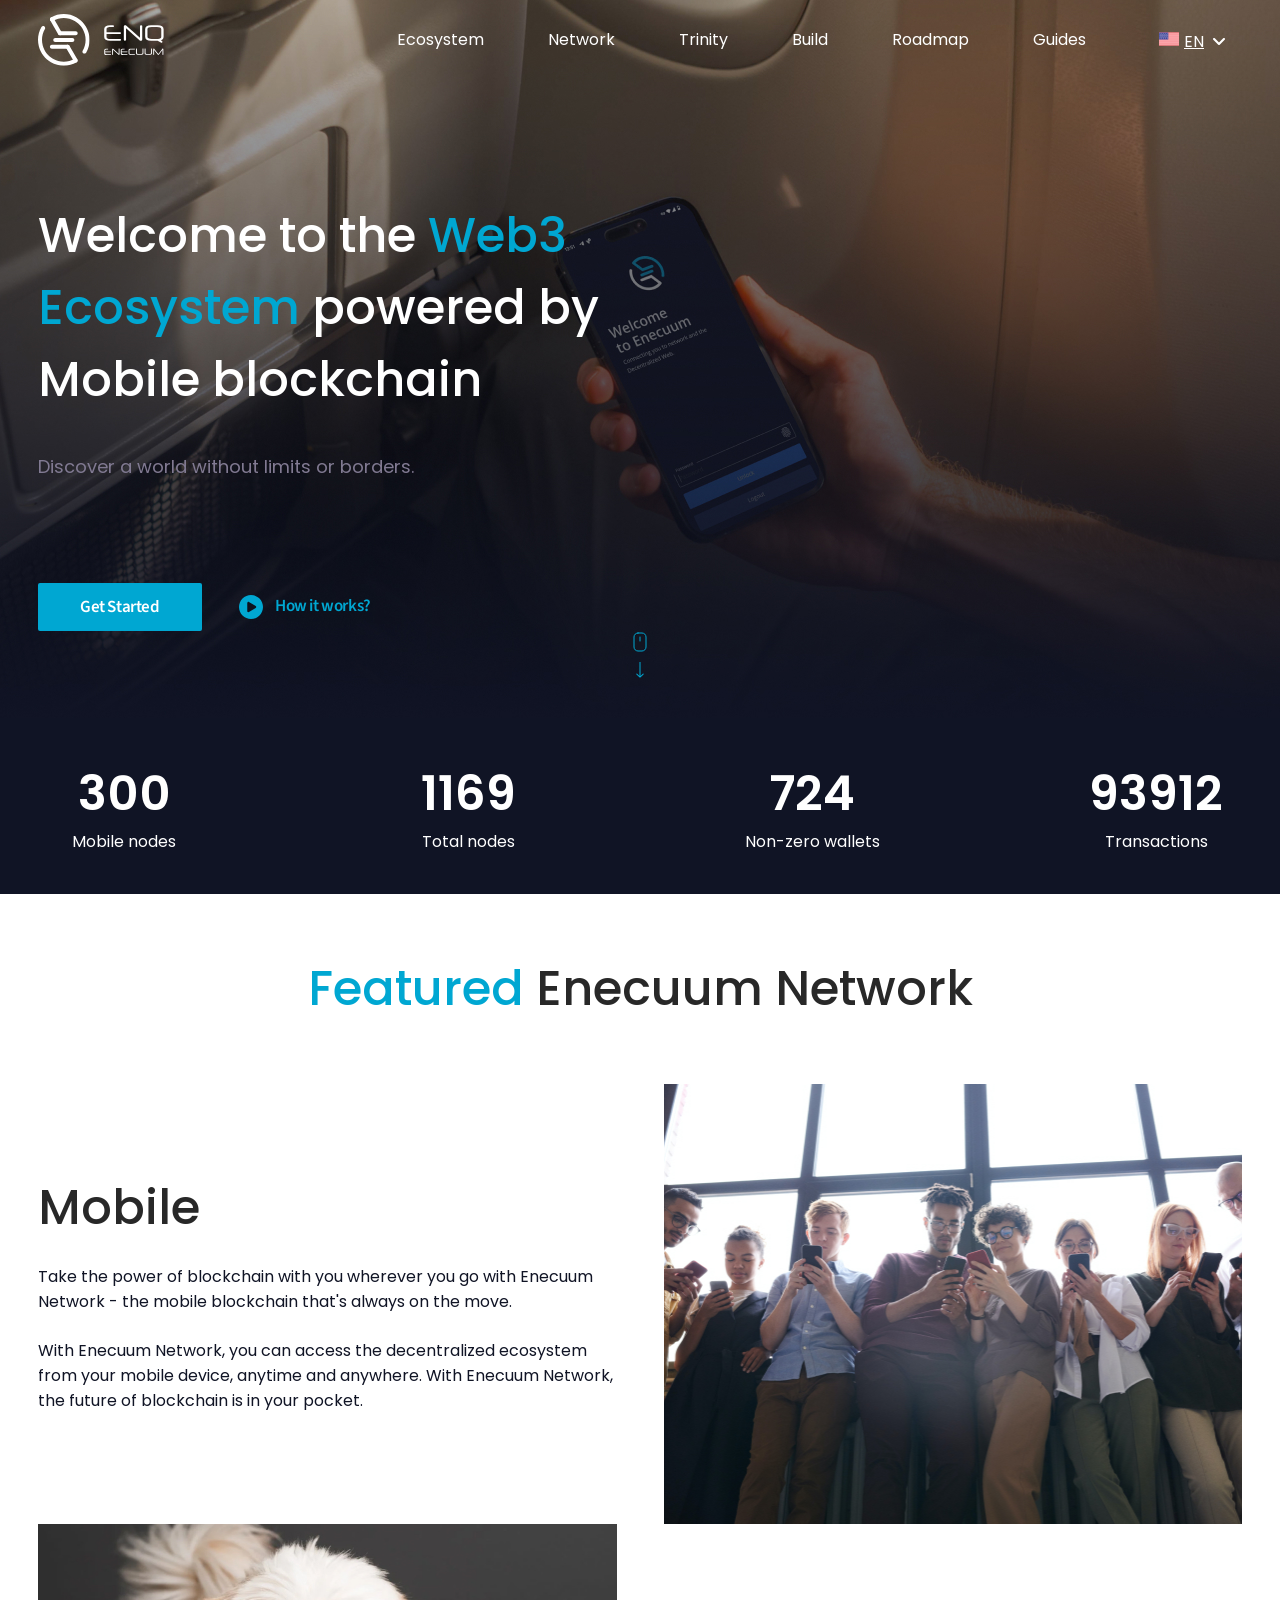
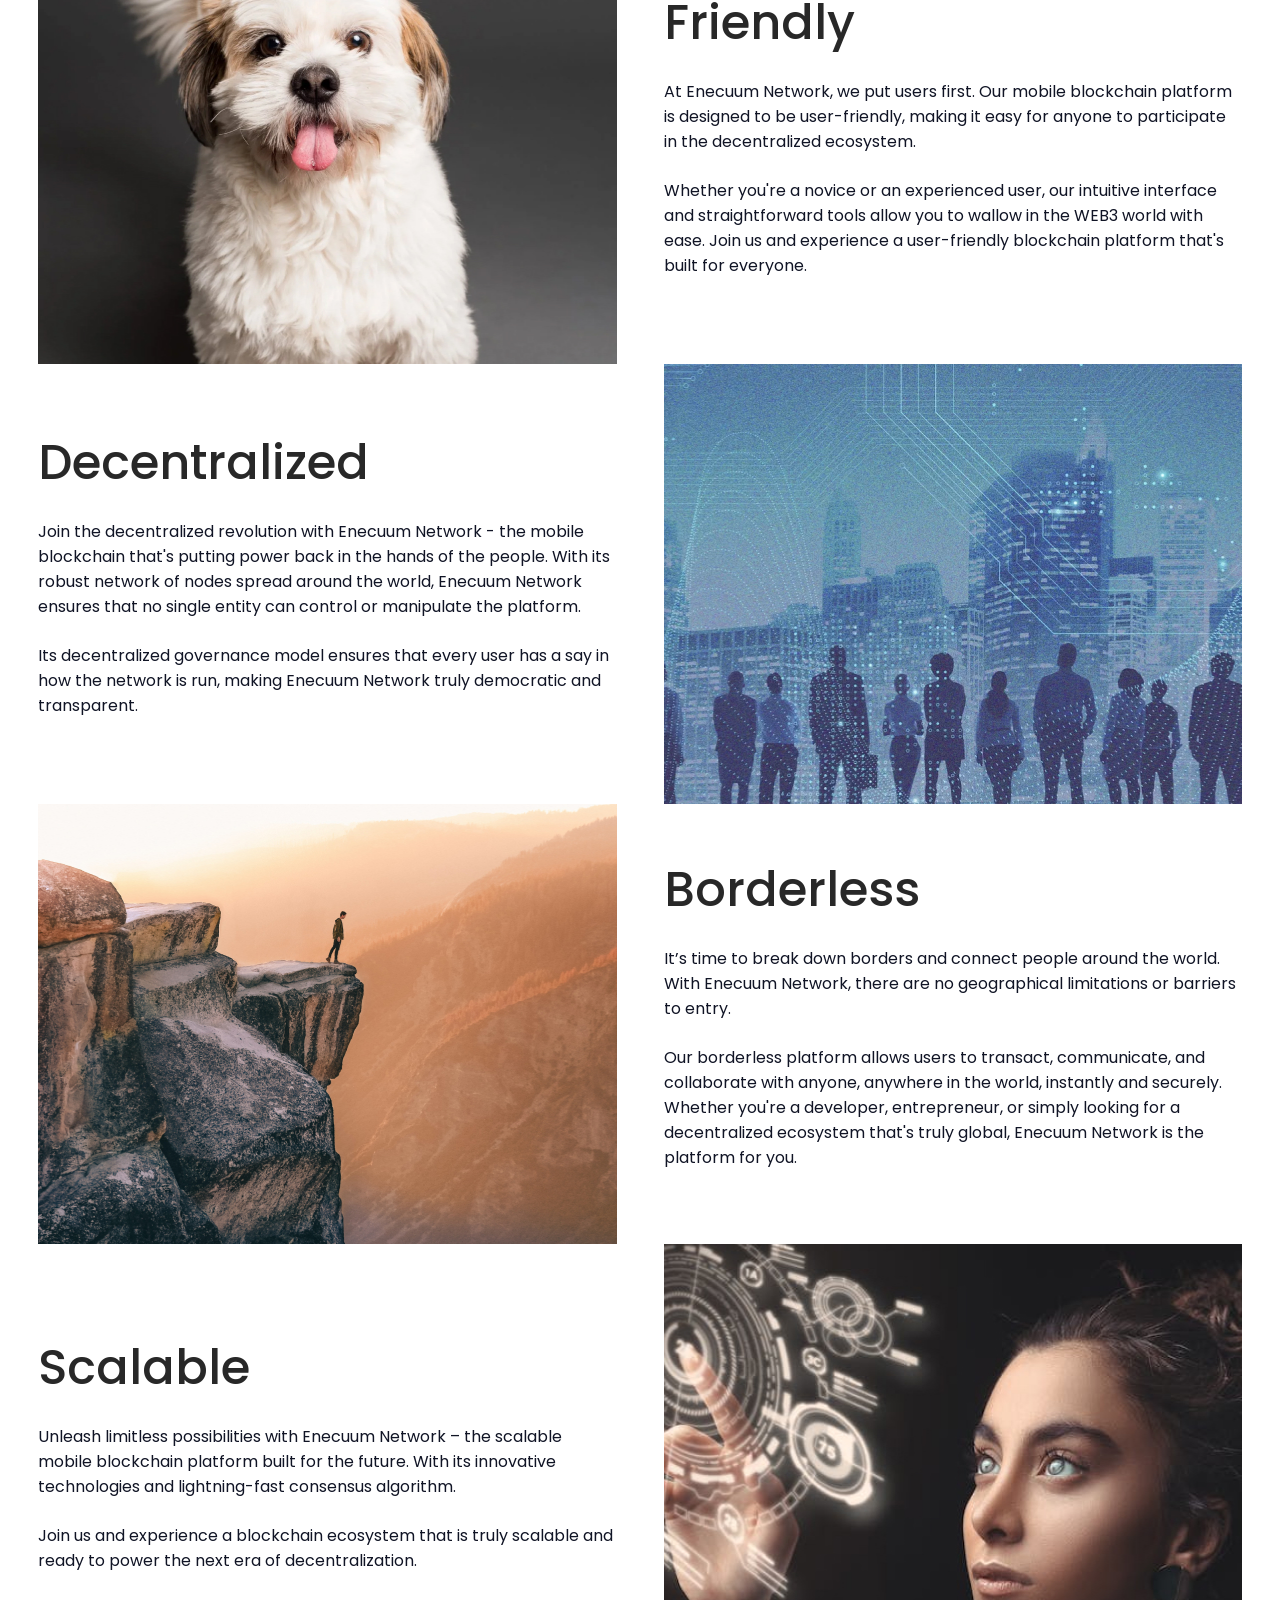
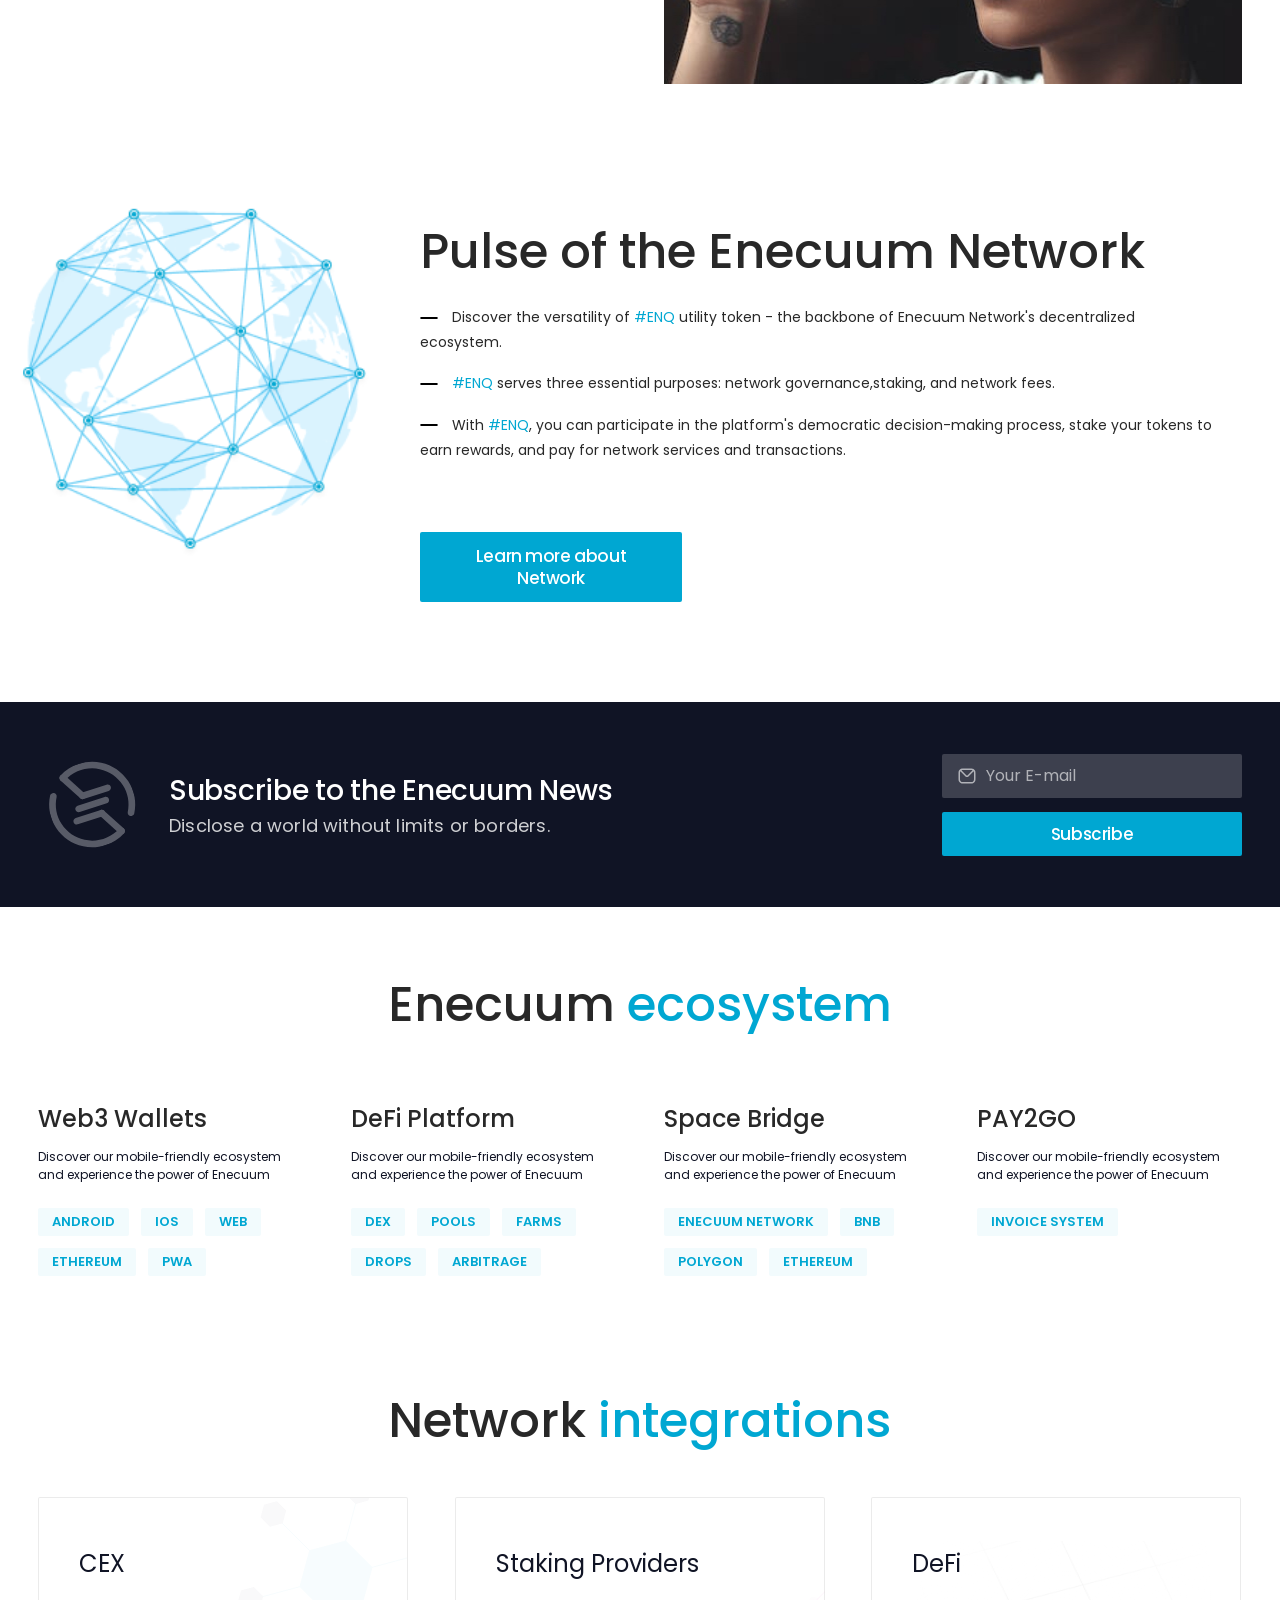
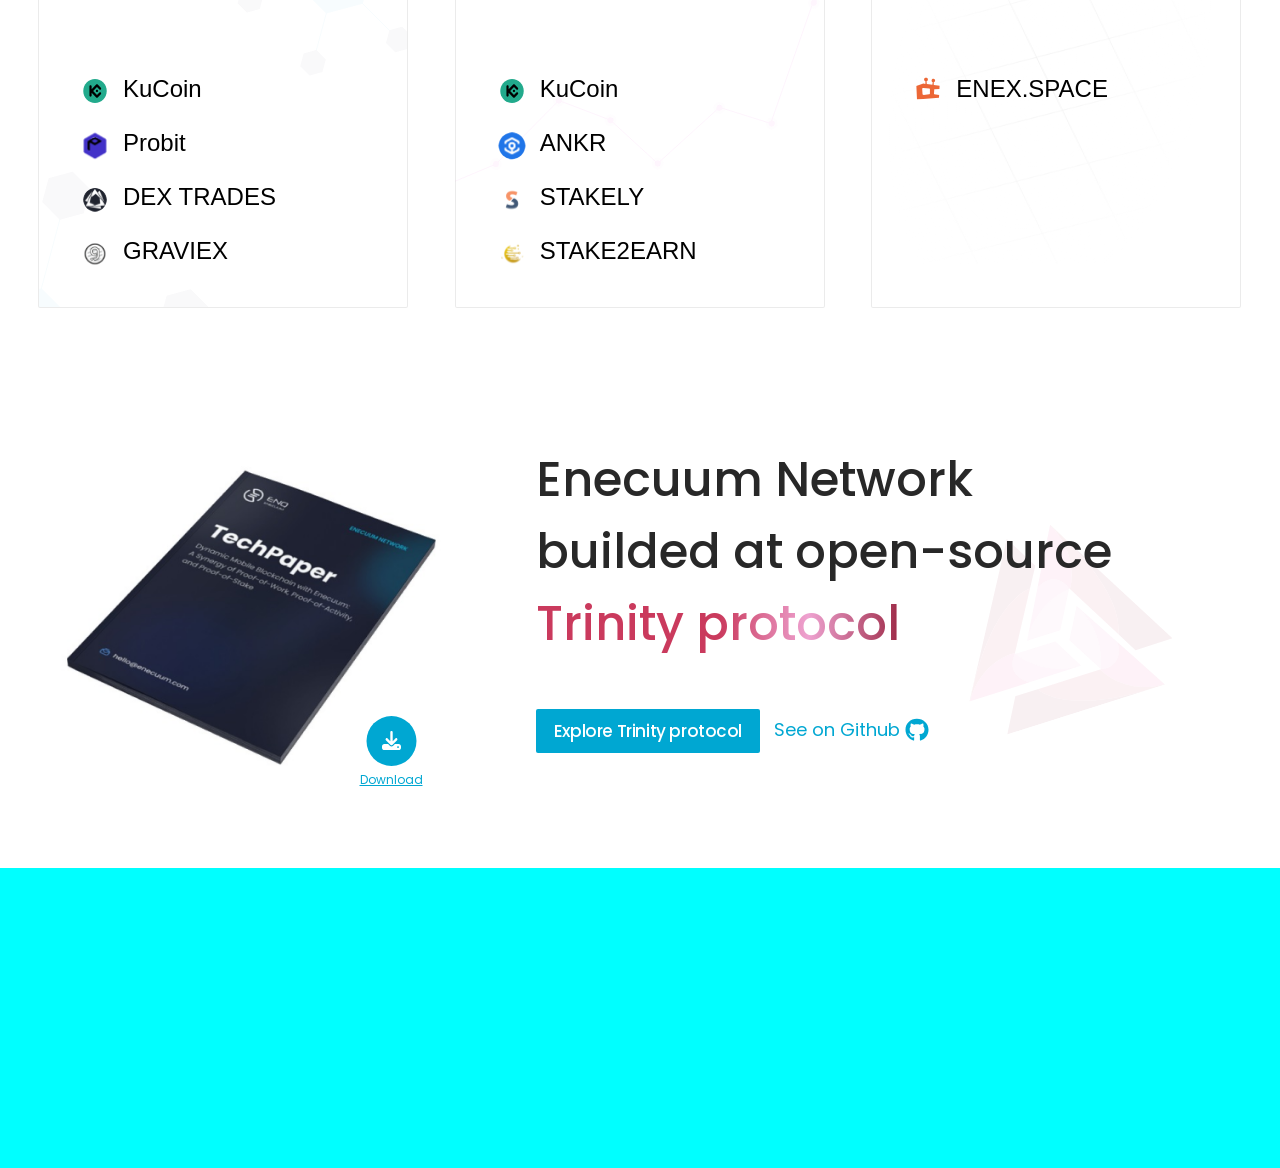
==== commit 827efd4a: "section-trinity-commit" ====
--- a/index.html
+++ b/index.html
@@ -190,7 +190,9 @@
                     transactions.
                 </p>
             </div>
-            <p class="network__button"><a class="network__button-link" href="#">Learn more about Network</a></p>
+            <p class="network__button">
+                <a class="network__button-link" href="#">Learn more about Network</a>
+            </p>
         </div>
         <div class="num-box">
             <div class="news container">
@@ -295,6 +297,52 @@
                 </div>
             </article>
         </section>
+        <section class="container trinity">
+            <div class="trinity__left-box">
+                <div class="trinity__down-btn">
+                    <a href="#!" class="trinity__down-link"><svg class="trinity__down-svg" width="51" height="50"
+                            viewBox="0 0 51 50" fill="none" xmlns="http://www.w3.org/2000/svg">
+                            <g filter="url(#filter0_b_88_4731)">
+                                <rect x="0.5" width="50" height="50" rx="25" />
+                                <g clip-path="url(#clip0_88_4731)">
+                                    <path
+                                        d="M26.6875 16.1875C26.6875 15.5307 26.1568 15 25.5 15C24.8432 15 24.3125 15.5307 24.3125 16.1875V25.1939L21.5887 22.4701C21.1248 22.0063 20.3715 22.0063 19.9076 22.4701C19.4438 22.934 19.4438 23.6873 19.9076 24.1512L24.6576 28.9012C25.1215 29.365 25.8748 29.365 26.3387 28.9012L31.0887 24.1512C31.5525 23.6873 31.5525 22.934 31.0887 22.4701C30.6248 22.0063 29.8715 22.0063 29.4076 22.4701L26.6875 25.1939V16.1875ZM18.375 28.0625C17.065 28.0625 16 29.1275 16 30.4375V31.625C16 32.935 17.065 34 18.375 34H32.625C33.935 34 35 32.935 35 31.625V30.4375C35 29.1275 33.935 28.0625 32.625 28.0625H28.8584L27.1773 29.7436C26.2496 30.6713 24.7467 30.6713 23.8189 29.7436L22.1416 28.0625H18.375ZM32.0312 30.1406C32.2675 30.1406 32.494 30.2345 32.661 30.4015C32.828 30.5685 32.9219 30.795 32.9219 31.0312C32.9219 31.2675 32.828 31.494 32.661 31.661C32.494 31.828 32.2675 31.9219 32.0312 31.9219C31.795 31.9219 31.5685 31.828 31.4015 31.661C31.2345 31.494 31.1406 31.2675 31.1406 31.0312C31.1406 30.795 31.2345 30.5685 31.4015 30.4015C31.5685 30.2345 31.795 30.1406 32.0312 30.1406Z"
+                                        fill="white" />
+                                </g>
+                            </g>
+                            <defs>
+                                <filter id="filter0_b_88_4731" x="-3.5" y="-4" width="58" height="58"
+                                    filterUnits="userSpaceOnUse" color-interpolation-filters="sRGB">
+                                    <feFlood flood-opacity="0" result="BackgroundImageFix" />
+                                    <feGaussianBlur in="BackgroundImageFix" stdDeviation="2" />
+                                    <feComposite in2="SourceAlpha" operator="in"
+                                        result="effect1_backgroundBlur_88_4731" />
+                                    <feBlend mode="normal" in="SourceGraphic" in2="effect1_backgroundBlur_88_4731"
+                                        result="shape" />
+                                </filter>
+                                <clipPath id="clip0_88_4731">
+                                    <rect width="19" height="19" fill="white" transform="translate(16 15)" />
+                                </clipPath>
+                            </defs>
+                        </svg>Download</a>
+
+                </div>
+            </div>
+            <div class="trinity__right-box">
+                <h3 class="blocknet__header trinity__header">Enecuum Network<br> builded at open-source<br><span
+                        class="trinity__header_color"> Trinity protocol</span></h3>
+                <div class="trinity__right-buttons-box">
+                    <a class="trinity__right-button" href="#">Explore Trinity protocol</a>
+                    <a class="trinity__right-link" href="https://github.com/" target="_blank">See on Github<svg
+                            class="trinity__right-svg" width="24" height="23" viewBox="0 0 24 23"
+                            xmlns="http://www.w3.org/2000/svg">
+                            <path
+                                d="M8.18679 18.3576C8.18679 18.4475 8.07995 18.5194 7.94524 18.5194C7.79195 18.5329 7.68511 18.461 7.68511 18.3576C7.68511 18.2677 7.79195 18.1957 7.92666 18.1957C8.06602 18.1822 8.18679 18.2542 8.18679 18.3576ZM6.74215 18.1553C6.70963 18.2452 6.80253 18.3486 6.94189 18.3756C7.06266 18.4205 7.20202 18.3756 7.22989 18.2856C7.25776 18.1957 7.1695 18.0923 7.03015 18.0518C6.90937 18.0204 6.77466 18.0653 6.74215 18.1553ZM8.79531 18.0788C8.6606 18.1103 8.56769 18.1957 8.58163 18.2991C8.59556 18.3891 8.71634 18.4475 8.85569 18.416C8.9904 18.3846 9.08331 18.2991 9.06937 18.2092C9.05544 18.1238 8.93002 18.0653 8.79531 18.0788ZM11.8518 0.849487C5.40898 0.849487 0.480469 5.58396 0.480469 11.8202C0.480469 16.8064 3.72279 21.0733 8.35402 22.575C8.9486 22.6784 9.15763 22.3232 9.15763 22.031C9.15763 21.7522 9.14369 20.2145 9.14369 19.2703C9.14369 19.2703 5.89208 19.9447 5.20924 17.9305C5.20924 17.9305 4.67969 16.6221 3.91789 16.2849C3.91789 16.2849 2.85415 15.579 3.99221 15.5924C3.99221 15.5924 5.14886 15.6824 5.78524 16.7525C6.80253 18.488 8.50731 17.9889 9.17157 17.6922C9.2784 16.9728 9.58034 16.4737 9.91479 16.1769C7.31815 15.8982 4.69828 15.534 4.69828 11.2087C4.69828 9.97222 5.05131 9.35175 5.79453 8.56042C5.67376 8.26817 5.27892 7.0632 5.91531 5.50752C6.88615 5.21527 9.12047 6.72149 9.12047 6.72149C10.0495 6.4697 11.0482 6.33932 12.0376 6.33932C13.027 6.33932 14.0258 6.4697 14.9548 6.72149C14.9548 6.72149 17.1891 5.21078 18.16 5.50752C18.7963 7.0677 18.4015 8.26817 18.2807 8.56042C19.024 9.35625 19.4792 9.97672 19.4792 11.2087C19.4792 15.5475 16.7432 15.8937 14.1465 16.1769C14.5739 16.5321 14.9362 17.2066 14.9362 18.2632C14.9362 19.7784 14.9223 21.6533 14.9223 22.022C14.9223 22.3142 15.136 22.6694 15.7259 22.566C20.371 21.0733 23.5205 16.8064 23.5205 11.8202C23.5205 5.58396 18.2947 0.849487 11.8518 0.849487ZM4.99556 16.3568C4.93518 16.4018 4.94911 16.5052 5.02808 16.5906C5.1024 16.6625 5.20924 16.694 5.26963 16.6356C5.33002 16.5906 5.31608 16.4872 5.23711 16.4018C5.16279 16.3298 5.05595 16.2983 4.99556 16.3568ZM4.49389 15.9926C4.46137 16.051 4.50782 16.123 4.60073 16.168C4.67505 16.2129 4.76795 16.1994 4.80047 16.1365C4.83298 16.078 4.78653 16.0061 4.69363 15.9611C4.60073 15.9341 4.5264 15.9476 4.49389 15.9926ZM5.99892 17.5932C5.9246 17.6517 5.95247 17.7866 6.05931 17.872C6.16615 17.9754 6.30086 17.9889 6.36124 17.917C6.42163 17.8585 6.39376 17.7236 6.30086 17.6382C6.19866 17.5348 6.05931 17.5213 5.99892 17.5932ZM5.46937 16.9323C5.39505 16.9773 5.39505 17.0942 5.46937 17.1976C5.54369 17.301 5.66911 17.3459 5.7295 17.301C5.80382 17.2425 5.80382 17.1256 5.7295 17.0222C5.66447 16.9188 5.54369 16.8738 5.46937 16.9323Z" />
+                        </svg>
+                    </a>
+                </div>
+            </div>
+        </section>
 
 
     </main>
--- a/css/main.css
+++ b/css/main.css
@@ -172,6 +172,7 @@
   left: 0;
   right: 0;
   height: 82px;
+  z-index: 10;
 }
 .header__menu-box {
   display: flex;
@@ -439,9 +440,10 @@
   color: #FFFFFF;
   border-radius: 2px;
   background-color: #00A7D2;
-  transition: background-color 0.3s ease;
+  transition: all 0.2s ease-in-out;
 }
 .title__started-button:hover {
+  transform: translateY(-3px);
   background-color: #00D3F0;
 }
 .title__play-link {
@@ -454,7 +456,7 @@
   letter-spacing: -0.41px;
   color: #00A7D2;
   text-decoration: none;
-  transition: color 0.3s ease;
+  transition: all 0.2s ease-in-out;
 }
 @media screen and (max-width: 464px) {
   .title__play-link {
@@ -465,9 +467,10 @@
   margin-right: 10px;
   vertical-align: middle;
   fill: #00A7D2;
-  transition: fill 0.3s ease;
+  transition: fill 0.2s ease;
 }
 .title__play-link:hover {
+  transform: translateY(-3px);
   color: #00D3F0;
 }
 .title__play-link:hover .title__started-svg {
@@ -494,8 +497,12 @@
     display: none;
   }
 }
+.title__button-mouse {
+  transition: all 0.2s ease-in-out;
+}
 .title__mouse-link:hover .title__button-mouse {
   fill: #272727;
+  box-shadow: 0 4px 11px rgba(55, 125, 255, 0.35);
 }
 .title__button-sign {
   height: 16px;
@@ -917,6 +924,8 @@
 }
 .network__button {
   margin-top: 70px;
+  width: 262px;
+  text-align: center;
 }
 @media screen and (max-width: 1248px) {
   .network__button {
@@ -924,6 +933,7 @@
   }
 }
 .network__button-link {
+  display: block;
   font-style: normal;
   font-weight: 500;
   font-size: 17px;
@@ -932,11 +942,13 @@
   border-radius: 2px;
   padding: 13px 20px;
   text-decoration: none;
+  cursor: url(./../img/cursor_black.svg), pointer;
   background: #00A7D2;
   color: #FFFFFF;
-  transition: background 0.3s ease;
+  transition: all 0.2s ease-in-out;
 }
 .network__button-link:hover {
+  transform: translateY(-3px);
   background: #00D3F0;
 }
 
@@ -1059,6 +1071,7 @@
   background: #00A7D2;
   border-radius: 2px;
   color: #FFFFFF;
+  cursor: url(./../img/cursor_white.svg), pointer;
   border-style: none;
   transition: background 0.3s ease;
 }
@@ -1311,8 +1324,9 @@
   padding-bottom: 38px;
   width: 370px;
   border: 1px solid rgba(0, 0, 0, 0.08);
-  box-shadow: 0px 15px 19px rgba(0, 0, 0, 0.03);
+  cursor: url(./../img/cursor_black.svg), pointer;
   border-radius: 2px;
+  transition: transform 0.2s ease-in-out;
 }
 @media screen and (max-width: 1248px) {
   .integration__box {
@@ -1350,6 +1364,10 @@
   .integration__box {
     width: 270px;
   }
+}
+.integration__box:hover {
+  transform: translateY(-3px);
+  box-shadow: 0px 15px 19px rgba(0, 0, 0, 0.03);
 }
 .integration__cex {
   grid-area: cx;
@@ -1420,7 +1438,6 @@
 }
 .integration__link:hover {
   cursor: url(./../img/cursor_black.svg), pointer;
-  text-decoration: underline;
 }
 .integration__img {
   width: 32px;
@@ -1444,4 +1461,310 @@
 .integration__defi {
   grid-area: df;
   background: url(./../img/test.svg) center no-repeat;
+}
+
+.trinity {
+  display: grid;
+  grid-template-columns: 539px 1fr;
+  column-gap: 65px;
+  padding-top: 48px;
+  padding-bottom: 101px;
+}
+@media screen and (max-width: 1440px) {
+  .trinity {
+    grid-template-columns: 458px 1fr;
+    column-gap: 40px;
+    padding-top: 96px;
+    padding-bottom: 96px;
+  }
+}
+@media screen and (max-width: 1248px) {
+  .trinity {
+    grid-template-columns: 373px 1fr;
+    column-gap: 26px;
+    padding-top: 46px;
+    padding-bottom: 60px;
+  }
+}
+@media screen and (max-width: 984px) {
+  .trinity {
+    grid-template-columns: 233px 1fr;
+    padding-top: 40px;
+    padding-bottom: 94px;
+  }
+}
+@media screen and (max-width: 744px) {
+  .trinity {
+    grid-template-columns: 140px 1fr;
+    column-gap: 0px;
+    padding-bottom: 33px;
+  }
+}
+@media screen and (max-width: 577px) {
+  .trinity {
+    grid-template-columns: 1fr;
+    padding-top: 0px;
+  }
+}
+@media screen and (max-width: 464px) {
+  .trinity {
+    padding-bottom: 64px;
+  }
+}
+.trinity__left-box {
+  position: relative;
+  min-height: 386px;
+  background-image: url(./../img/TechPaper.png);
+  background-repeat: no-repeat;
+  background-position: left top;
+}
+@media screen and (max-width: 1440px) {
+  .trinity__left-box {
+    min-height: 328px;
+    background-size: 458px;
+  }
+}
+@media screen and (max-width: 1248px) {
+  .trinity__left-box {
+    min-height: 267px;
+    background-size: 373px;
+  }
+}
+@media screen and (max-width: 984px) {
+  .trinity__left-box {
+    min-height: 167px;
+    background-size: 233px;
+  }
+}
+@media screen and (max-width: 744px) {
+  .trinity__left-box {
+    background-size: 255px;
+    background-position: left -100px top;
+  }
+}
+@media screen and (max-width: 577px) {
+  .trinity__left-box {
+    background-size: 341px;
+    min-height: 244px;
+    background-position: top center;
+  }
+}
+@media screen and (max-width: 464px) {
+  .trinity__left-box {
+    background-size: 300px;
+  }
+}
+.trinity__down-btn {
+  display: flex;
+  position: absolute;
+  right: 42px;
+  top: 328px;
+  width: 66px;
+}
+@media screen and (max-width: 1440px) {
+  .trinity__down-btn {
+    right: 72px;
+    top: 272px;
+  }
+}
+@media screen and (max-width: 1248px) {
+  .trinity__down-btn {
+    right: 54px;
+    top: 221px;
+  }
+}
+@media screen and (max-width: 984px) {
+  .trinity__down-btn {
+    right: 20px;
+    top: 158px;
+  }
+}
+@media screen and (max-width: 744px) {
+  .trinity__down-btn {
+    right: 16px;
+    top: 145px;
+  }
+}
+@media screen and (max-width: 577px) {
+  .trinity__down-btn {
+    right: 40px;
+  }
+}
+@media screen and (max-width: 464px) {
+  .trinity__down-btn {
+    top: 170px;
+  }
+}
+.trinity__down-link {
+  color: #00A7D2;
+  text-align: center;
+  font-size: 12px;
+  font-style: normal;
+  font-weight: 400;
+  line-height: normal;
+  text-decoration-line: underline !important;
+  cursor: url(./../img/cursor_black.svg), pointer;
+  transition: all 0.2s ease-in-out;
+}
+.trinity__down-link:hover {
+  transform: translateY(-3px);
+  color: #00D3F0;
+}
+.trinity__down-svg {
+  fill: #00A7D2;
+  transition: fill 0.2s ease-in-out;
+}
+.trinity__down-link:hover .trinity__down-svg {
+  fill: #00D3F0;
+}
+.trinity__right-box {
+  background-image: url(./../img/trinity-network.svg);
+  background-repeat: no-repeat;
+  background-position: right 156px top 100px;
+}
+@media screen and (max-width: 1440px) {
+  .trinity__right-box {
+    background-position: right 56px top 56px;
+  }
+}
+@media screen and (max-width: 1248px) {
+  .trinity__right-box {
+    background-position: right 30px top 36px;
+  }
+}
+@media screen and (max-width: 984px) {
+  .trinity__right-box {
+    background-size: 138px;
+  }
+}
+@media screen and (max-width: 744px) {
+  .trinity__right-box {
+    background-size: 112px;
+    background-position: right 76px top 20px;
+  }
+}
+@media screen and (max-width: 577px) {
+  .trinity__right-box {
+    background-position: right 30px top 76px;
+    padding-top: 40px;
+  }
+}
+@media screen and (max-width: 464px) {
+  .trinity__right-box {
+    background-position: right -30px top 76px;
+  }
+}
+.trinity__header {
+  padding-top: 48px;
+  text-align: left;
+  padding-bottom: 56px;
+}
+.trinity__header_color {
+  background: linear-gradient(270deg, #9E2B48 0.03%, #EEA2D0 25.21%, #CA3A5D 49.86%);
+  background-clip: text;
+  -webkit-background-clip: text;
+  -webkit-text-fill-color: transparent;
+}
+@media screen and (max-width: 1440px) {
+  .trinity__header {
+    padding-top: 0px;
+    padding-bottom: 46px;
+  }
+}
+@media screen and (max-width: 1248px) {
+  .trinity__header {
+    padding-top: 26px;
+    padding-bottom: 100px;
+  }
+}
+@media screen and (max-width: 984px) {
+  .trinity__header {
+    padding-top: 0px;
+    padding-bottom: 31px;
+  }
+}
+@media screen and (max-width: 744px) {
+  .trinity__header {
+    padding-bottom: 43px;
+  }
+}
+@media screen and (max-width: 577px) {
+  .trinity__header {
+    text-align: center;
+  }
+}
+@media screen and (max-width: 464px) {
+  .trinity__header {
+    padding-bottom: 36px;
+  }
+}
+.trinity__right-buttons-box {
+  display: flex;
+  max-width: 460px;
+  gap: 14px;
+  white-space: nowrap;
+  flex-wrap: wrap;
+  align-items: center;
+}
+@media screen and (max-width: 984px) {
+  .trinity__right-buttons-box {
+    gap: 10px;
+  }
+}
+@media screen and (max-width: 577px) {
+  .trinity__right-buttons-box {
+    justify-content: center;
+  }
+}
+@media screen and (max-width: 464px) {
+  .trinity__right-buttons-box {
+    row-gap: 14px;
+    justify-content: center;
+  }
+}
+.trinity__right-button {
+  width: 224px;
+  padding-top: 11px;
+  padding-bottom: 11px;
+  text-align: center;
+  border-radius: 2px;
+  background-color: #00A7D2;
+  font-style: normal;
+  font-weight: 500;
+  font-size: 17px;
+  line-height: 22px;
+  letter-spacing: -0.41px;
+  text-decoration: none;
+  display: block;
+  color: #FFF;
+  cursor: url(./../img/cursor_black.svg), pointer;
+  transition: all 0.2s ease-in-out;
+}
+.trinity__right-button:hover {
+  transform: translateY(-3px);
+  background-color: #00D3F0;
+}
+.trinity__right-link {
+  padding: 10px 0;
+  color: #00A7D2;
+  font-size: 18px;
+  font-style: normal;
+  font-weight: 400;
+  cursor: url(./../img/cursor_black.svg), pointer;
+  line-height: normal;
+  transition: all 0.2s ease-in-out;
+}
+.trinity__right-link:hover {
+  transform: translateY(-3px);
+  color: #00D3F0;
+}
+.trinity__right-svg {
+  vertical-align: middle;
+  margin-left: 5px;
+  fill: #00A7D2;
+  padding-bottom: 5px;
+  transition: fill 0.2s ease;
+}
+.trinity__right-link:hover .trinity__right-svg {
+  fill: #00D3F0;
 }/*# sourceMappingURL=main.css.map */
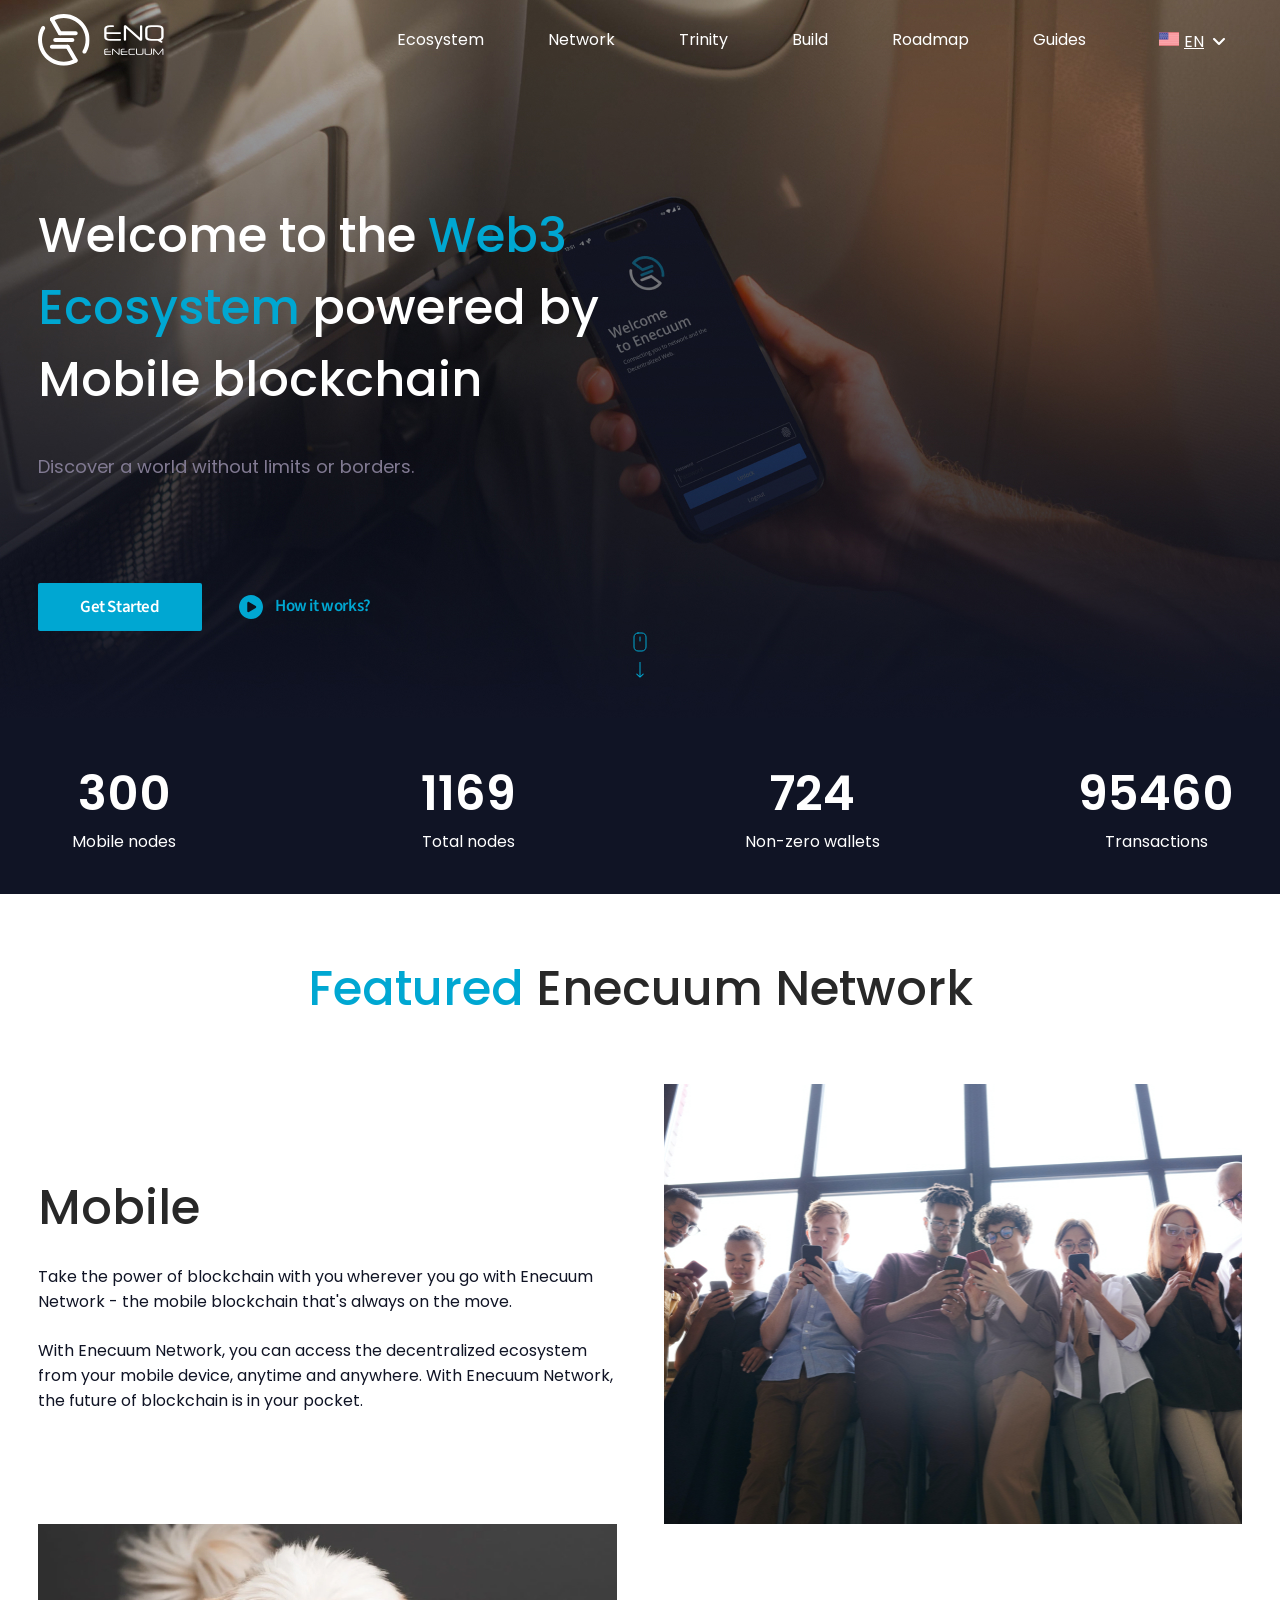
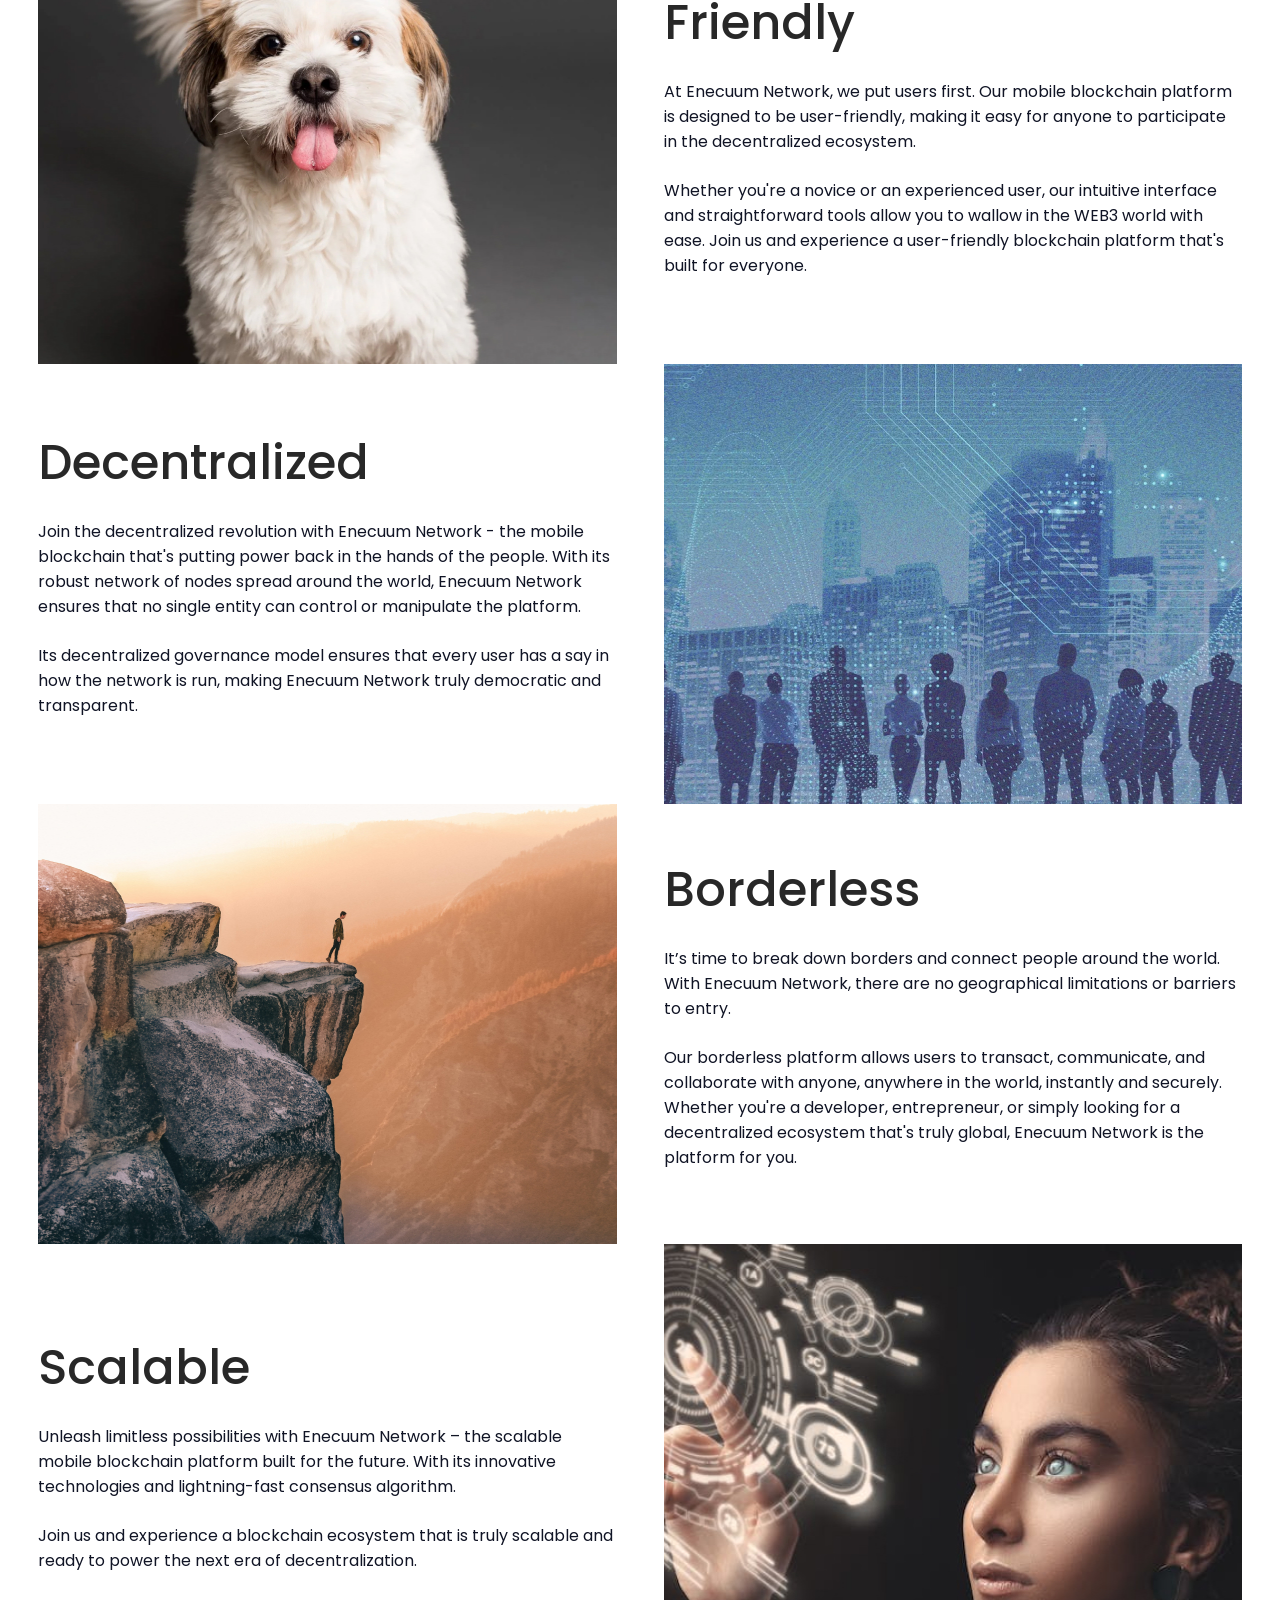
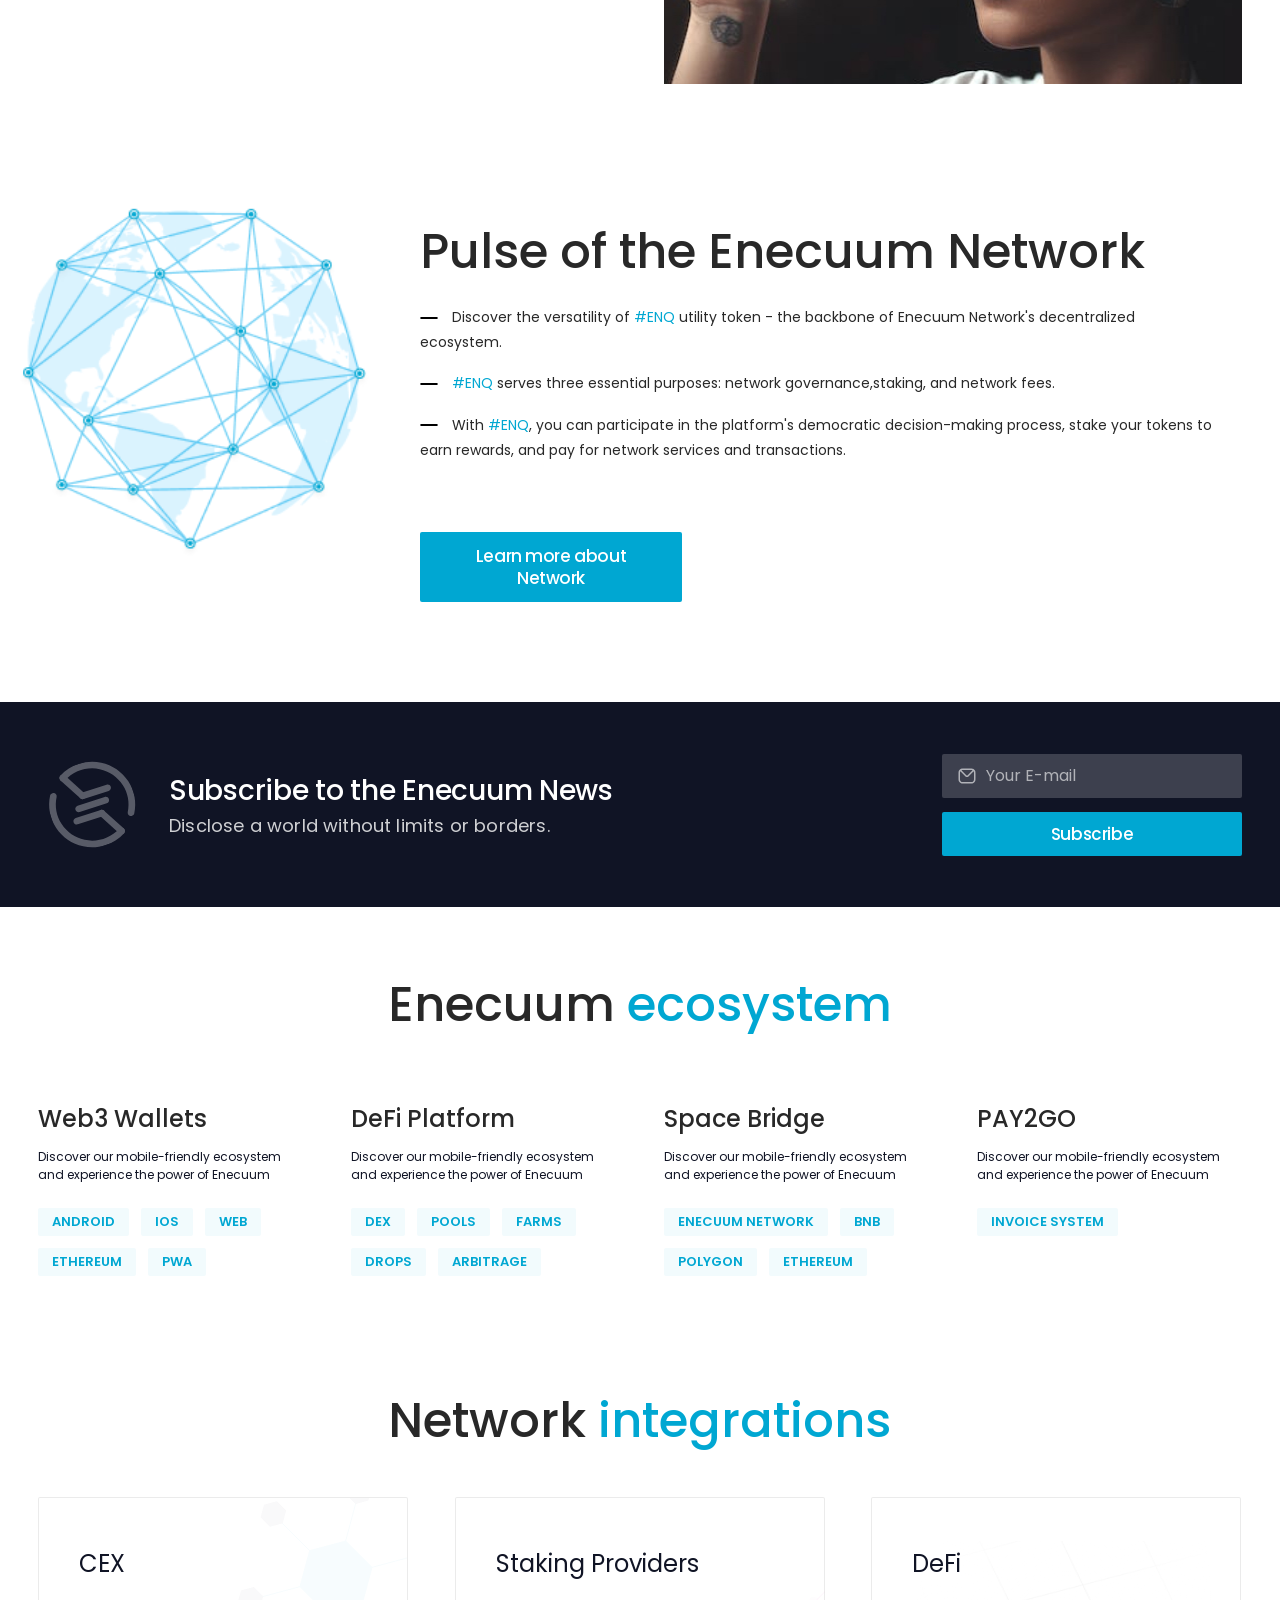
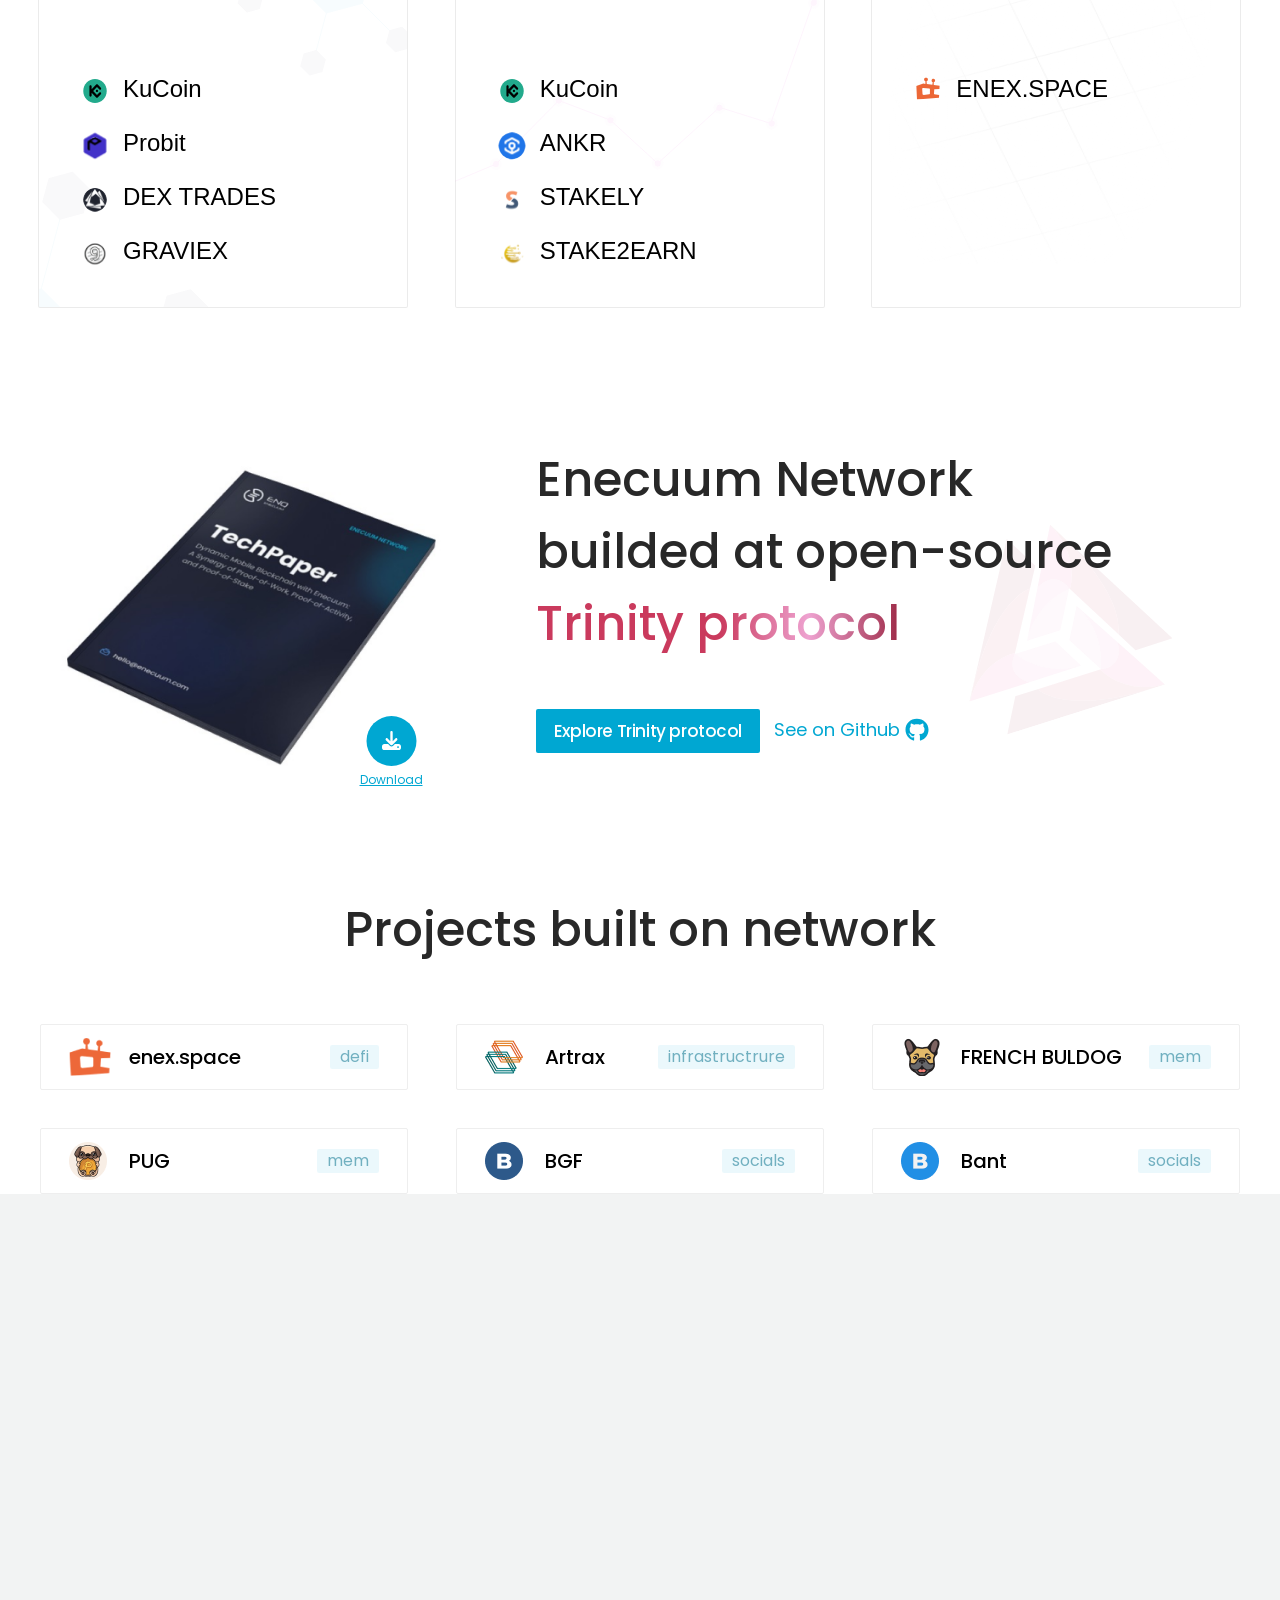
==== commit 803fb432: "poject-block-commit" ====
--- a/index.html
+++ b/index.html
@@ -343,10 +343,20 @@
                 </div>
             </div>
         </section>
-
+        <section class="container projects">
+            <h3 class="blocknet__header projects__header">Projects built on network</h3>
+            <div class="projects__items">
+                <a class="projects__item1 projects__item-link" href="#">enex.space<p class="projects__item-text">defi</p></a>
+                <a class="projects__item2 projects__item-link" href="#">Artrax<p class="projects__item-text">infrastructrure</p></a>
+                <a class="projects__item3 projects__item-link" href="#">FRENCH BULDOG<p class="projects__item-text">mem</p></a>
+                <a class="projects__item4 projects__item-link" href="#">PUG<p class="projects__item-text">mem</p></a>
+                <a class="projects__item5 projects__item-link" href="#">BGF<p class="projects__item-text">socials</p></a>
+                <a class="projects__item6 projects__item-link" href="#">Bant<p class="projects__item-text">socials</p></a>
+            </div>
+        </section>
 
     </main>
-    <div class="bottom-box" style="height: 300px; background-color: aqua;"></div>
+    <div class="bottom-box" style="height: 600px; background-color: rgb(242, 243, 243);"></div>
 
     <script src="./js/main.js"></script>
 
--- a/css/main.css
+++ b/css/main.css
@@ -456,7 +456,7 @@
   letter-spacing: -0.41px;
   color: #00A7D2;
   text-decoration: none;
-  transition: all 0.2s ease-in-out;
+  transition: transform 0.2s ease-in-out, color 0.2s ease-in-out;
 }
 @media screen and (max-width: 464px) {
   .title__play-link {
@@ -1483,21 +1483,21 @@
     grid-template-columns: 373px 1fr;
     column-gap: 26px;
     padding-top: 46px;
-    padding-bottom: 60px;
+    padding-bottom: 90px;
   }
 }
 @media screen and (max-width: 984px) {
   .trinity {
     grid-template-columns: 233px 1fr;
     padding-top: 40px;
-    padding-bottom: 94px;
+    padding-bottom: 86px;
   }
 }
 @media screen and (max-width: 744px) {
   .trinity {
     grid-template-columns: 140px 1fr;
     column-gap: 0px;
-    padding-bottom: 33px;
+    padding-bottom: 40px;
   }
 }
 @media screen and (max-width: 577px) {
@@ -1767,4 +1767,115 @@
 }
 .trinity__right-link:hover .trinity__right-svg {
   fill: #00D3F0;
+}
+
+.projects__header {
+  text-align: center;
+  padding-top: 26px;
+  padding-bottom: 58px;
+}
+.projects__items {
+  display: grid;
+  padding-left: calc(50% - 600px);
+  padding-right: calc(50% - 600px);
+  grid-column-gap: 48px;
+  grid-row-gap: 38px;
+  grid-template-columns: repeat(3, 1fr);
+  grid-template-rows: repeat(2, auto);
+}
+@media screen and (max-width: 1248px) {
+  .projects__items {
+    padding-left: 0;
+    padding-right: 0;
+    grid-column-gap: 24px;
+  }
+}
+@media screen and (max-width: 984px) {
+  .projects__items {
+    grid-template-columns: repeat(2, 1fr);
+    grid-template-rows: repeat(3, auto);
+    grid-row-gap: 28px;
+  }
+}
+@media screen and (max-width: 744px) {
+  .projects__items {
+    grid-column-gap: 16px;
+    grid-row-gap: 16px;
+  }
+}
+@media screen and (max-width: 577px) {
+  .projects__items {
+    grid-template-columns: 1fr;
+    grid-template-rows: repeat(6, auto);
+  }
+}
+.projects__item-link {
+  display: flex;
+  align-items: center;
+  justify-content: space-between;
+  font-style: normal;
+  font-weight: 500;
+  font-size: 20px;
+  line-height: 19px;
+  color: #000;
+  background-repeat: no-repeat;
+  background-position: 28px;
+  padding-left: 88px;
+  padding-right: 28px;
+  height: 66px;
+  border: 1px solid #EEEEEE;
+  border-radius: 2px;
+  cursor: url(./../img/cursor_black.svg), pointer;
+  transition: transform 0.2s ease-in-out, box-shadow 0.2s ease-in-out;
+}
+@media screen and (max-width: 1248px) {
+  .projects__item-link {
+    background-position: 14px center;
+    font-size: 18px;
+    padding-left: 64px;
+    padding-right: 14px;
+  }
+}
+@media screen and (max-width: 744px) {
+  .projects__item-link {
+    background-position: 9px center;
+    background-size: 24px;
+    height: 48px;
+    padding-left: 44px;
+    padding-right: 9px;
+    font-size: 16px;
+  }
+}
+.projects__item-link:hover {
+  box-shadow: 0px 8px 15px rgba(0, 0, 0, 0.03);
+  transform: translateY(-3px);
+}
+.projects__item-text {
+  font-style: normal;
+  font-weight: 400;
+  font-size: 16px;
+  line-height: 24px;
+  color: #71B0C0;
+  background: rgba(0, 167, 210, 0.08);
+  border-radius: 2px;
+  padding-left: 10px;
+  padding-right: 10px;
+}
+.projects__item1 {
+  background-image: url(./../img/space.png);
+}
+.projects__item2 {
+  background-image: url(./../img/artrax.png);
+}
+.projects__item3 {
+  background-image: url(./../img/buldog.png);
+}
+.projects__item4 {
+  background-image: url(./../img/pug.png);
+}
+.projects__item5 {
+  background-image: url(./../img/bgf.png);
+}
+.projects__item6 {
+  background-image: url(./../img/bant.png);
 }/*# sourceMappingURL=main.css.map */
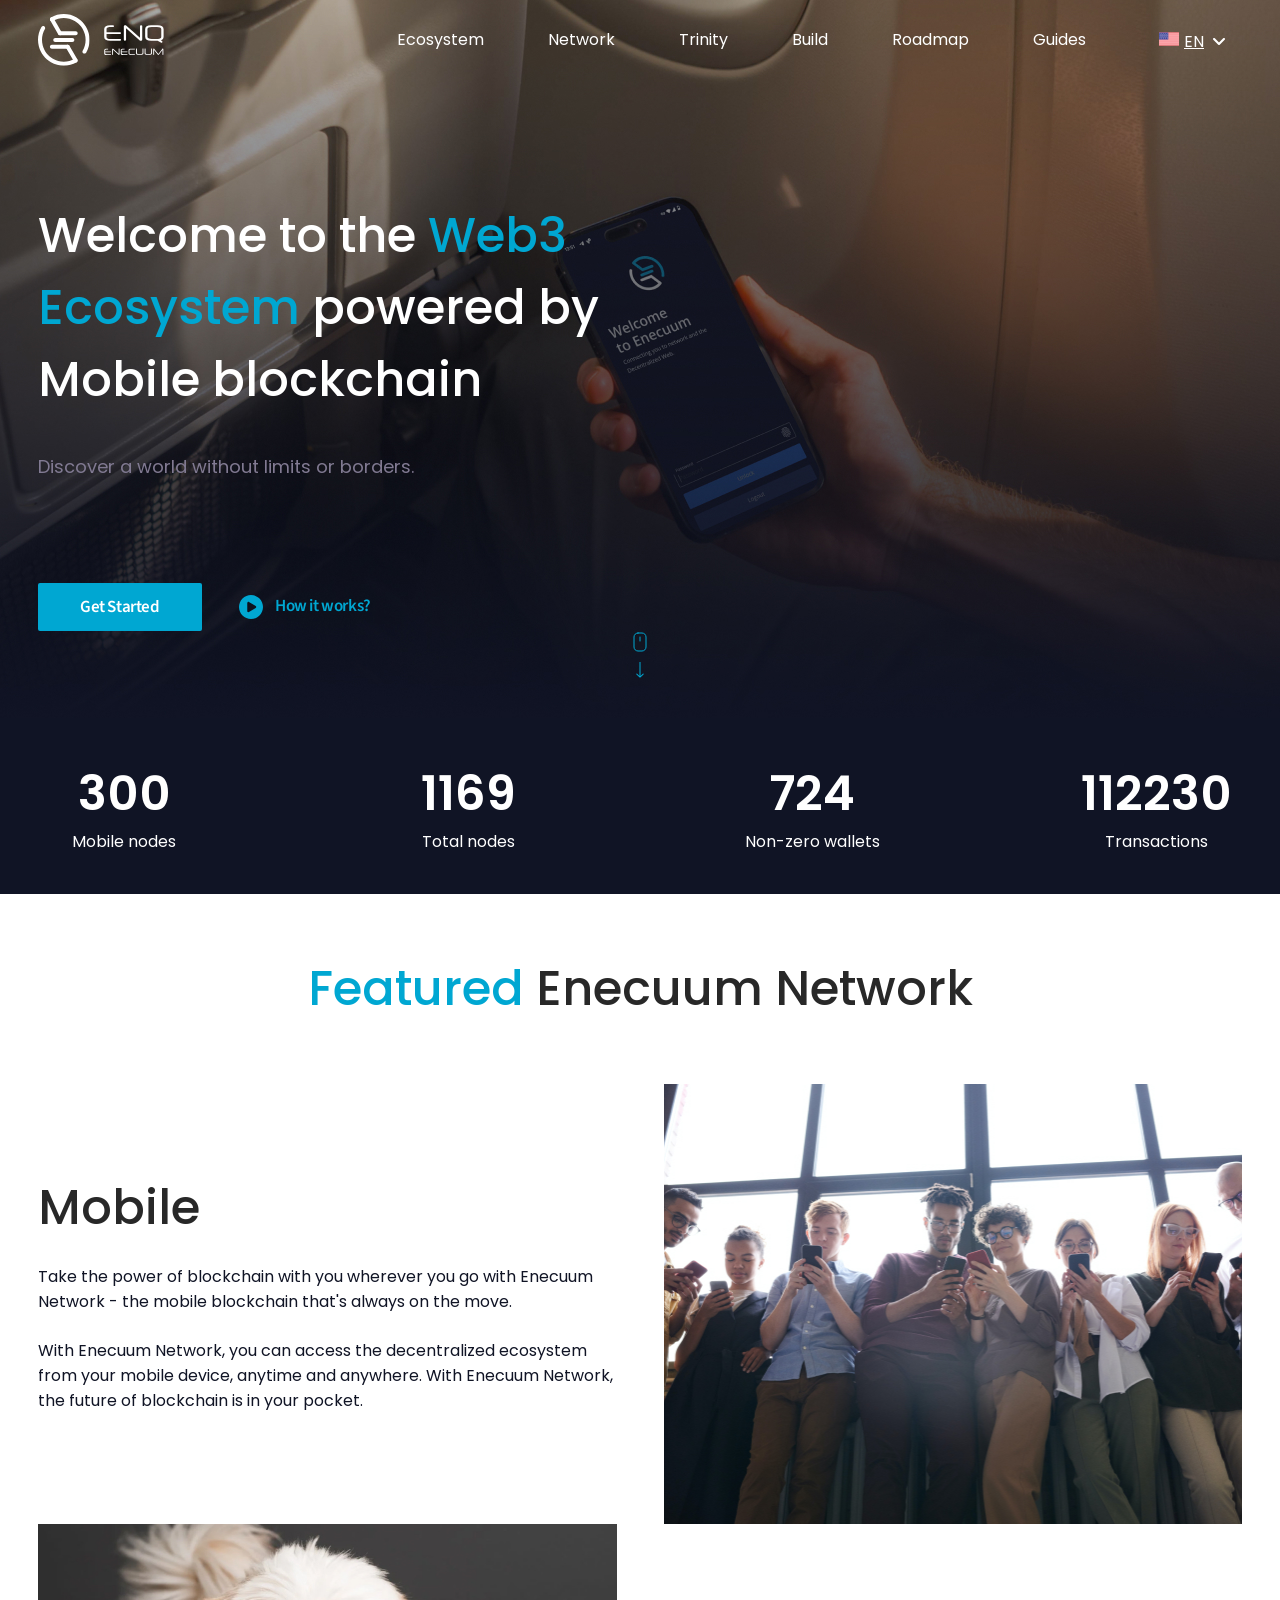
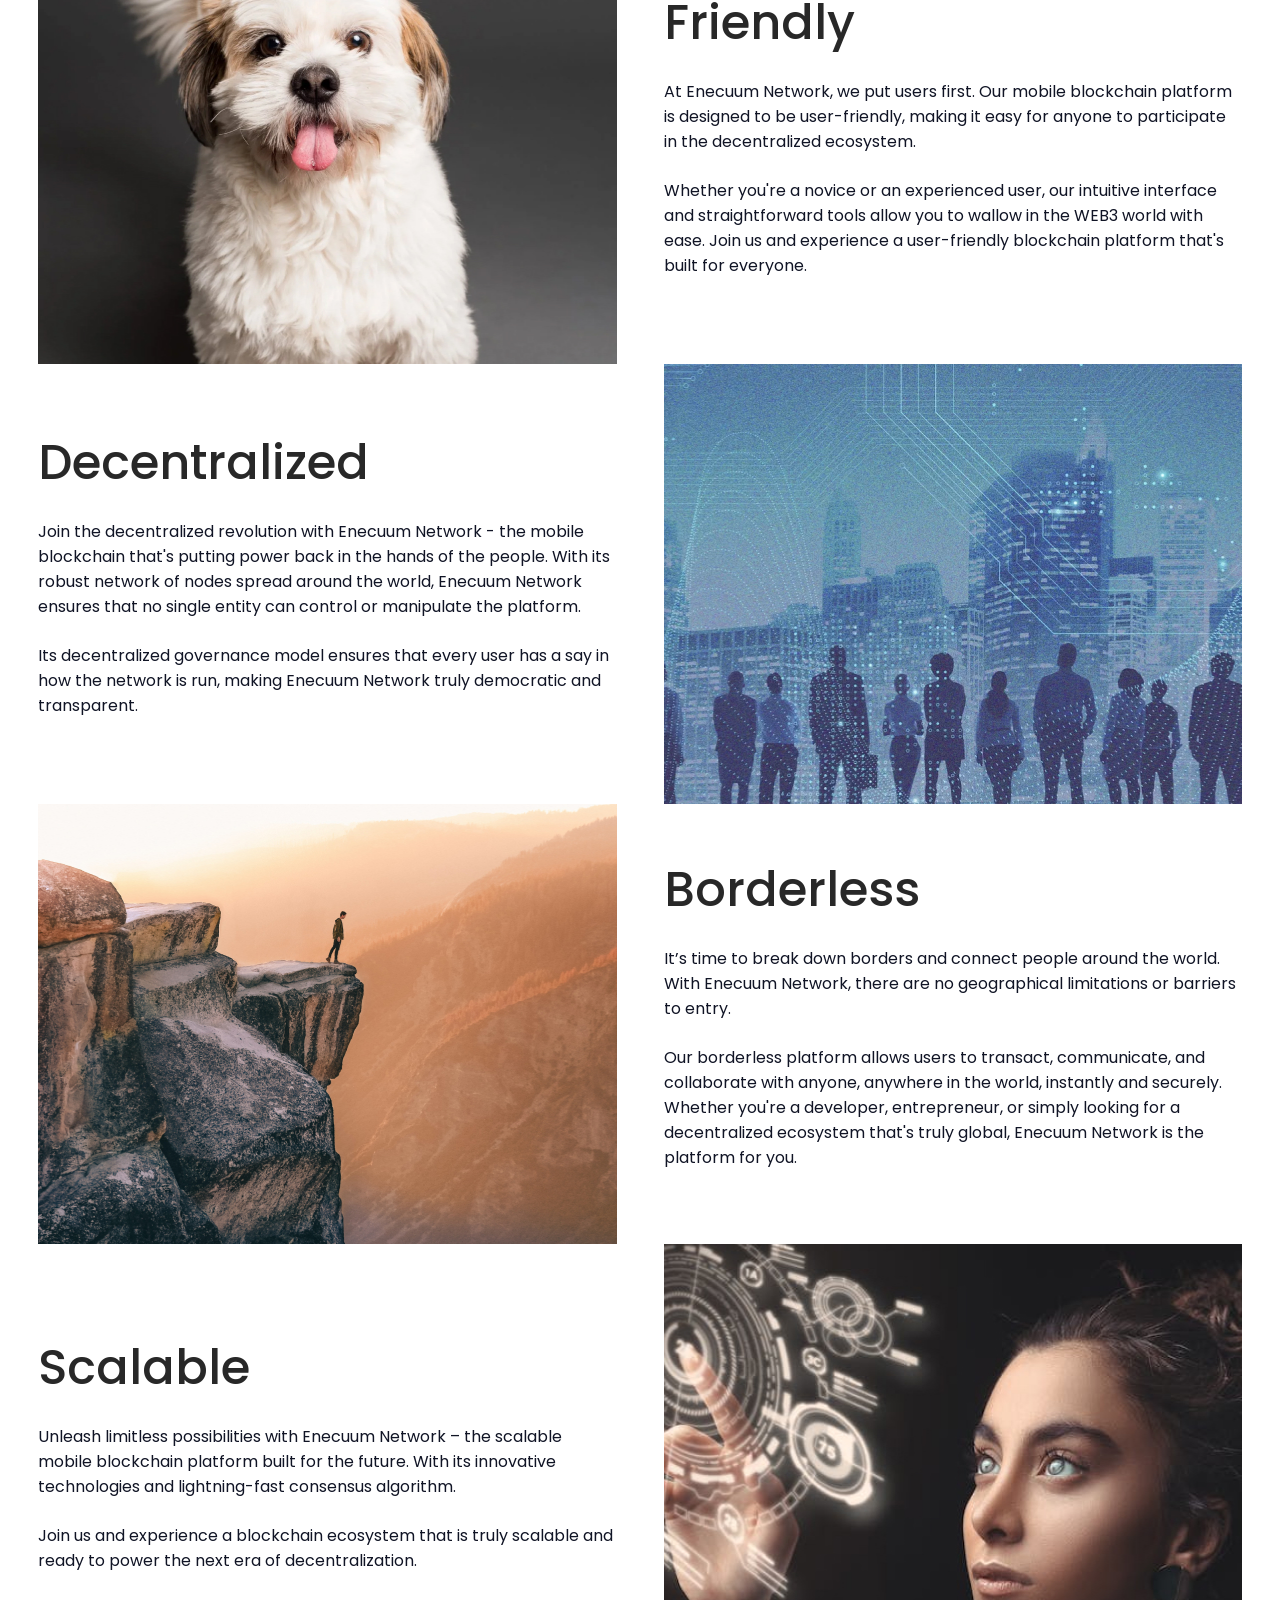
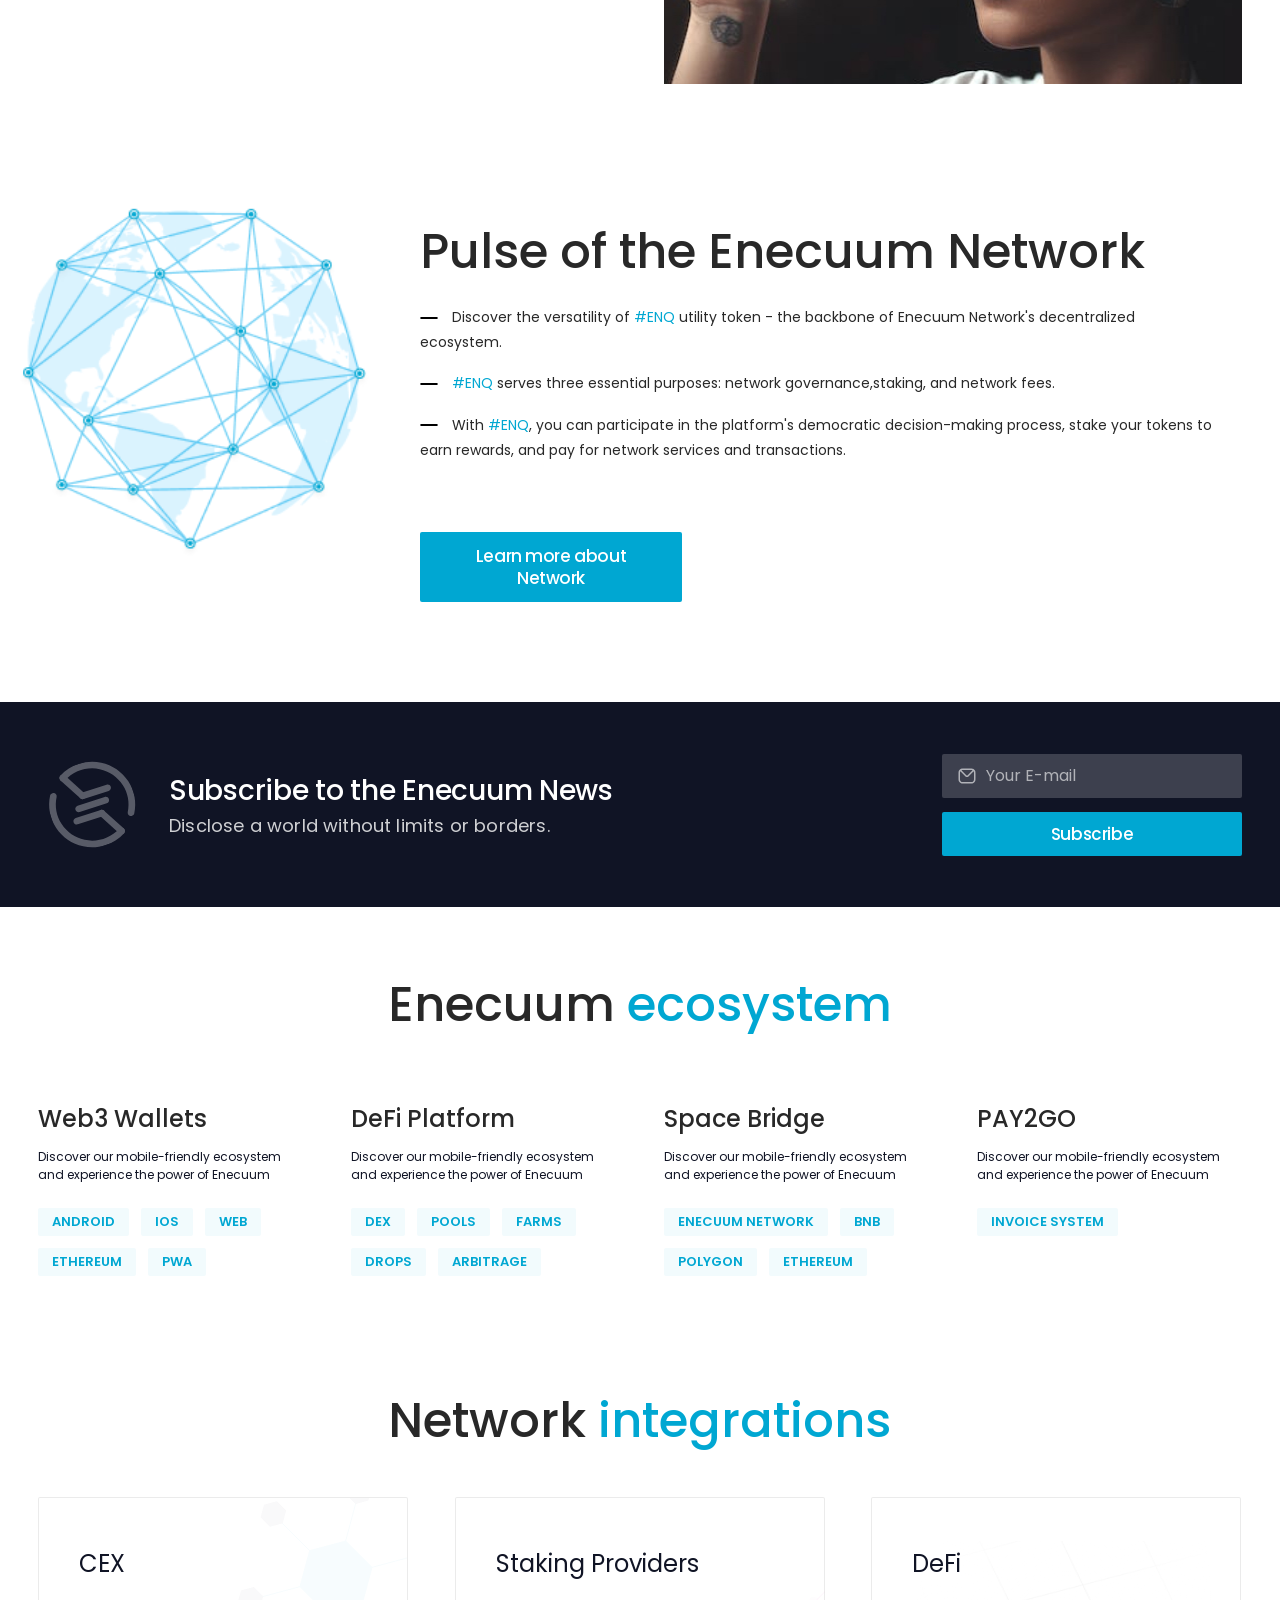
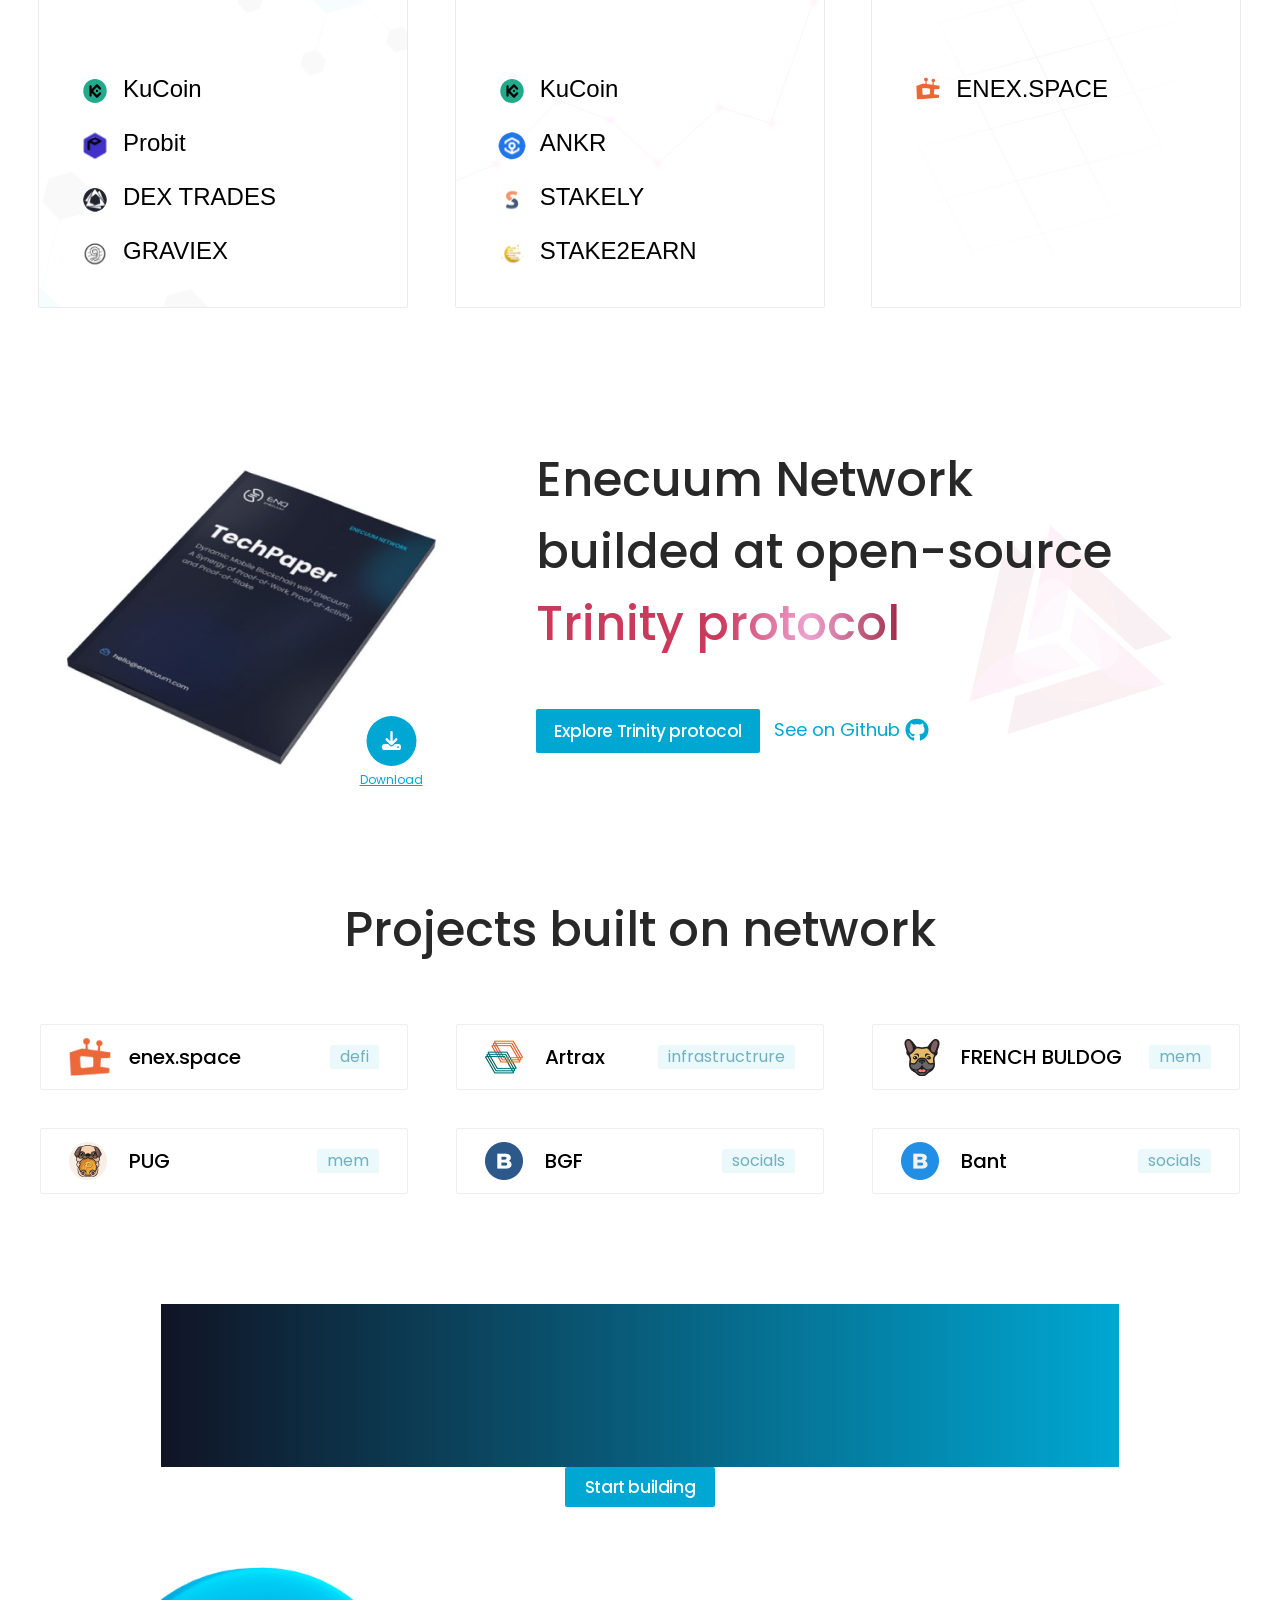
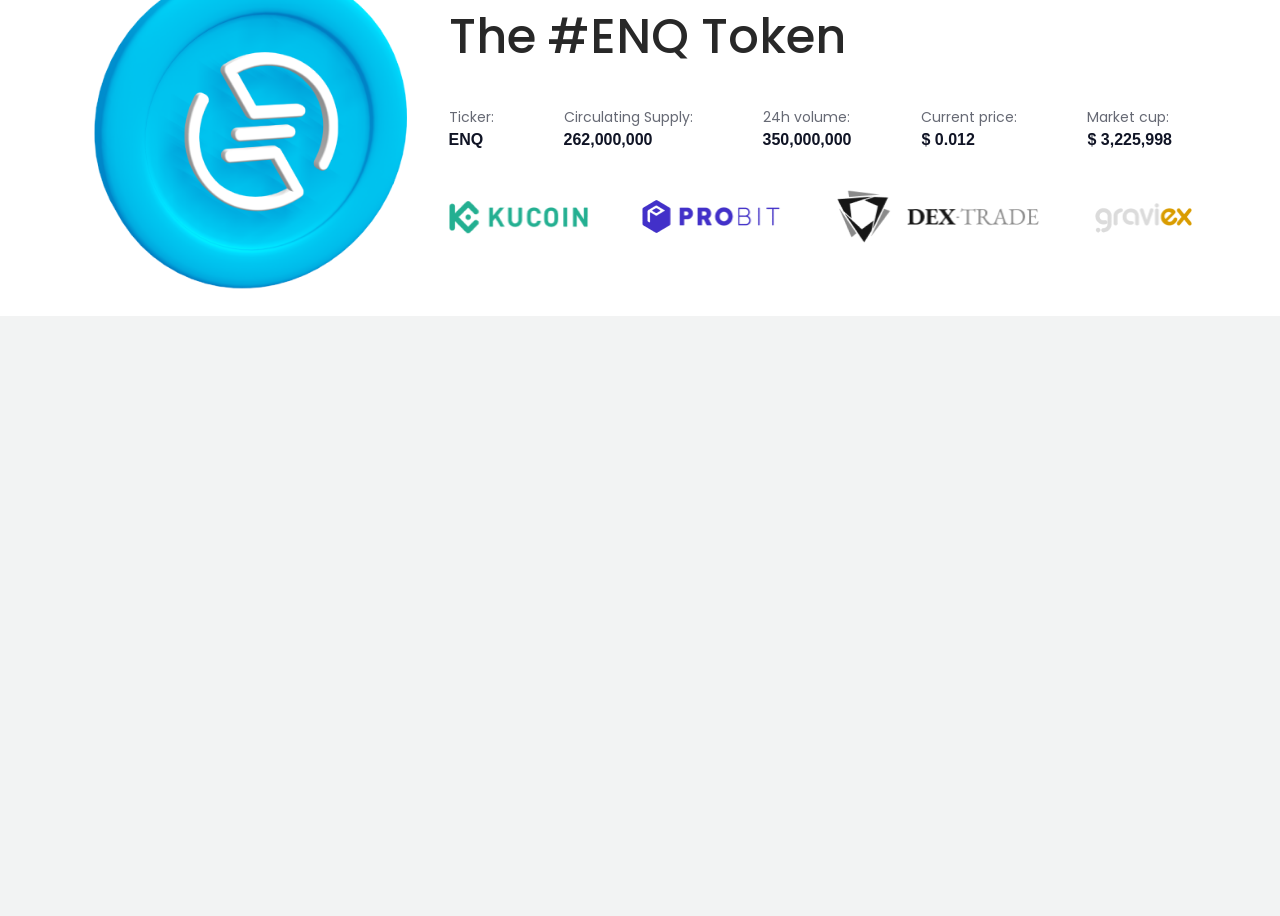
==== commit a6b91252: "commit-section_services" ====
--- a/index.html
+++ b/index.html
@@ -9,7 +9,7 @@
 </head>
 
 <body>
-    <header class="header">
+    <header class="header none1">
         <div class="header__top-box">
             <div class="container">
                 <div class="header__menu-box">
@@ -74,7 +74,7 @@
         </div>
     </header>
     <main class="main">
-        <div class="num-box">
+        <div class="num-box none1">
             <div class="container">
                 <div class="numblock">
                     <div class="numblock__box">
@@ -96,7 +96,7 @@
                 </div>
             </div>
         </div>
-        <div class="container blocknet">
+        <div class="container blocknet none1">
             <h2 class="blocknet__header"><span class="blocknet__header_color">Featured </span>Enecuum Network</h2>
             <div class="blocknet__box blocknet__box-mobile"></div>
             <article class="blocknet__mobile-item">
@@ -165,7 +165,7 @@
                 </p>
             </article>
         </div>
-        <div class="network container">
+        <div class="network container none1">
             <h3 class="blocknet__header network__header">Pulse of the Enecuum Network</h3>
             <div class="network__wrapper">
                 <hr class="network__line">
@@ -194,7 +194,7 @@
                 <a class="network__button-link" href="#">Learn more about Network</a>
             </p>
         </div>
-        <div class="num-box">
+        <div class="num-box none1">
             <div class="news container">
                 <div class="news__box">
                     <div class="news__logo">
@@ -213,7 +213,7 @@
                 </div>
             </div>
         </div>
-        <section class="container ecosystem">
+        <section class="container ecosystem none1">
             <h3 class="blocknet__header ecosystem__header">Enecuum <span
                     class="ecosystem__header_color">ecosystem</span></h3>
             <article class="ecosystem__box ecosystem__box1">
@@ -260,7 +260,7 @@
                 </div>
             </article>
         </section>
-        <section class="container integration">
+        <section class="container integration none1">
             <h3 class="blocknet__header integration__header">Network <span
                     class="integration__header_color">integrations</span></h3>
             <article class="integration__box integration__cex">
@@ -297,7 +297,7 @@
                 </div>
             </article>
         </section>
-        <section class="container trinity">
+        <section class="container trinity none1">
             <div class="trinity__left-box">
                 <div class="trinity__down-btn">
                     <a href="#!" class="trinity__down-link"><svg class="trinity__down-svg" width="51" height="50"
@@ -346,15 +346,60 @@
         <section class="container projects">
             <h3 class="blocknet__header projects__header">Projects built on network</h3>
             <div class="projects__items">
-                <a class="projects__item1 projects__item-link" href="#">enex.space<p class="projects__item-text">defi</p></a>
-                <a class="projects__item2 projects__item-link" href="#">Artrax<p class="projects__item-text">infrastructrure</p></a>
-                <a class="projects__item3 projects__item-link" href="#">FRENCH BULDOG<p class="projects__item-text">mem</p></a>
+                <a class="projects__item1 projects__item-link" href="#">enex.space<p class="projects__item-text">defi
+                    </p></a>
+                <a class="projects__item2 projects__item-link" href="#">Artrax<p class="projects__item-text">
+                        infrastructrure</p></a>
+                <a class="projects__item3 projects__item-link" href="#">FRENCH BULDOG<p class="projects__item-text">mem
+                    </p></a>
                 <a class="projects__item4 projects__item-link" href="#">PUG<p class="projects__item-text">mem</p></a>
-                <a class="projects__item5 projects__item-link" href="#">BGF<p class="projects__item-text">socials</p></a>
-                <a class="projects__item6 projects__item-link" href="#">Bant<p class="projects__item-text">socials</p></a>
+                <a class="projects__item5 projects__item-link" href="#">BGF<p class="projects__item-text">socials</p>
+                </a>
+                <a class="projects__item6 projects__item-link" href="#">Bant<p class="projects__item-text">socials</p>
+                </a>
             </div>
         </section>
 
+        <section class="container services">
+            <h3 class="blocknet__header services__header">Contribute to the codebase, run a node,<br>
+                build services on Enecuum Network</h3>
+            <button class="services__button">Start building</button>
+
+            <div class="services__token">
+                <div class="services__token-content">
+                    <h3 class=" services__token-title">The #ENQ Token</h3>
+                    <div class="services__token-text">
+                        <div class="services__text">
+                            <p class="services__text_little">Ticker:</p>
+                            <p class="services__text_bold">ENQ</p>
+                        </div>
+                        <div class="services__text">
+                            <p class="services__text_little">Circulating Supply:</p>
+                            <p class="services__text_bold">262,000,000</p>
+                        </div>
+                        <div class="services__text">
+                            <p class="services__text_little">24h volume:</p>
+                            <p class="services__text_bold">350,000,000</p>
+                        </div>
+                        <div class="services__text">
+                            <p class="services__text_little">Current price:</p>
+                            <p class="services__text_bold">$ 0.012</p>
+                        </div>
+                        <div class="services__text">
+                            <p class="services__text_little">Market cup:</p>
+                            <p class="services__text_bold">$ 3,225,998</p>
+                        </div>
+                    </div>
+                    <div class="services__box-image">
+                        <img class="services__item-image"  src="./img/kucoin.png" alt="icon">
+                        <img class="services__item-image"  src="./img/probit.png" alt="icon">
+                        <img class="services__item-image1" src="./img/Trade.png" alt="icon">
+                        <img class="services__item-image2" src="./img/graviex.png" alt="icon">
+                    </div>
+                </div>
+
+            </div>
+        </section>
     </main>
     <div class="bottom-box" style="height: 600px; background-color: rgb(242, 243, 243);"></div>
 
--- a/css/main.css
+++ b/css/main.css
@@ -91,9 +91,19 @@
   font-family: "Poppins", sans-serif;
 }
 
+.none {
+  display: none !important;
+}
+
 a,
 .button__news {
   cursor: url(./../img/cursor_white.svg), pointer;
+}
+
+.num-box {
+  max-width: 1920px;
+  margin: 0 auto;
+  background: #101425;
 }
 
 .container {
@@ -139,6 +149,40 @@
     width: 299px;
     padding-left: 10px;
     padding-right: 10px;
+  }
+}
+
+.blocknet__header {
+  grid-area: header;
+  font-style: normal;
+  font-weight: 500;
+  font-size: 48px;
+  line-height: normal;
+  text-align: center;
+  color: #282828;
+}
+.blocknet__header_color {
+  color: #00A7D2;
+}
+@media screen and (max-width: 1248px) {
+  .blocknet__header {
+    font-size: 32px;
+  }
+}
+@media screen and (max-width: 984px) {
+  .blocknet__header {
+    padding-top: 36px;
+  }
+}
+@media screen and (max-width: 744px) {
+  .blocknet__header {
+    font-size: 24px;
+    padding-top: 0px;
+  }
+}
+@media screen and (max-width: 464px) {
+  .blocknet__header {
+    font-size: 20px;
   }
 }
 
@@ -531,12 +575,6 @@
   cursor: url(./../img/cursor_white.svg), pointer;
 }
 
-.num-box {
-  max-width: 1920px;
-  margin: 0 auto;
-  background: #101425;
-}
-
 .numblock {
   display: flex;
   height: 176px;
@@ -655,39 +693,6 @@
     grid-template-rows: 88px 280px auto 280px auto 280px auto 280px auto 280px auto;
     row-gap: 16px;
     grid-template-areas: "header" "mobile_jpg" "mobile" "friendly_jpg" "friendly" "decentralized_jpg" "decentralized" "borderless_jpg" "borderless" "scalable_jpg" "scalable";
-  }
-}
-.blocknet__header {
-  grid-area: header;
-  font-style: normal;
-  font-weight: 500;
-  font-size: 48px;
-  line-height: normal;
-  text-align: center;
-  color: #282828;
-}
-.blocknet__header_color {
-  color: #00A7D2;
-}
-@media screen and (max-width: 1248px) {
-  .blocknet__header {
-    font-size: 32px;
-  }
-}
-@media screen and (max-width: 984px) {
-  .blocknet__header {
-    padding-top: 36px;
-  }
-}
-@media screen and (max-width: 744px) {
-  .blocknet__header {
-    font-size: 24px;
-    padding-top: 0px;
-  }
-}
-@media screen and (max-width: 464px) {
-  .blocknet__header {
-    font-size: 20px;
   }
 }
 .blocknet__box {
@@ -1878,4 +1883,309 @@
 }
 .projects__item6 {
   background-image: url(./../img/bant.png);
+}
+
+.services {
+  display: flex;
+  flex-direction: column;
+  align-items: center;
+  padding-top: 110px;
+  padding-bottom: 26px;
+}
+@media screen and (max-width: 1248px) {
+  .services {
+    padding-top: 100px;
+    padding-bottom: 70px;
+  }
+}
+@media screen and (max-width: 1248px) and (max-width: 984px) {
+  .services {
+    padding-top: 0px;
+    padding-bottom: 0px;
+  }
+}
+.services__header {
+  font-style: normal;
+  font-weight: 500;
+  line-height: 133%;
+  text-align: center;
+  background: linear-gradient(90deg, #101425 0%, #00A7D2 100%), #FFFFFF;
+  -webkit-text-fill-color: transparent;
+  padding-bottom: 35px;
+}
+@media screen and (max-width: 1248px) {
+  .services__header {
+    font-size: 36px;
+    padding-bottom: 49px;
+  }
+}
+@media screen and (max-width: 984px) {
+  .services__header {
+    padding-top: 73px;
+    padding-bottom: 54px;
+    font-size: 32px;
+  }
+}
+@media screen and (max-width: 744px) {
+  .services__header {
+    padding-top: 59px;
+    padding-bottom: 29px;
+    font-size: 24px;
+  }
+}
+@media screen and (max-width: 577px) {
+  .services__header {
+    max-width: 274px;
+    font-size: 20px;
+  }
+}
+.services__button {
+  padding: 9px 20px;
+  background: #00A7D2;
+  font-style: normal;
+  font-weight: 500;
+  font-size: 17px;
+  line-height: 22px;
+  letter-spacing: -0.41px;
+  color: #FFFFFF;
+  border-radius: 2px;
+  border-style: none;
+  transition: all 0.3s ease-in-out;
+}
+.services__button:hover {
+  background: #00D3F0;
+  transform: translateY(-3px);
+  cursor: url(./../img/cursor_black.svg), pointer;
+}
+.services__token {
+  background-image: url(./../img/token.png);
+  background-repeat: no-repeat;
+  background-size: 400px 400px;
+  margin-top: 57px;
+  max-width: 1220px;
+  min-height: 400px;
+  padding-left: 440px;
+}
+@media screen and (max-width: 1440px) {
+  .services__token {
+    background-size: 326px 326px;
+    max-width: 1120px;
+    padding-left: 360px;
+    min-height: 326px;
+  }
+}
+@media screen and (max-width: 1248px) {
+  .services__token {
+    background-size: 229px 229px;
+    max-width: 920px;
+    min-height: 229px;
+    margin-top: 100px;
+    padding-left: 260px;
+  }
+}
+@media screen and (max-width: 984px) {
+  .services__token {
+    margin-top: 44px;
+    padding-left: 144px;
+    background-position-x: -110px;
+  }
+}
+@media screen and (max-width: 744px) {
+  .services__token {
+    max-width: 570px;
+    min-height: 284px;
+    margin-top: 33px;
+    padding-left: 118px;
+    background-size: 284px 284px;
+    background-position-x: -170px;
+  }
+}
+@media screen and (max-width: 577px) {
+  .services__token {
+    padding-left: 0px;
+    margin-top: 71px;
+    width: 464px;
+    background-position-y: top;
+    background-position-x: center;
+  }
+}
+.services__token-content {
+  padding-top: 75px;
+}
+@media screen and (max-width: 1440px) {
+  .services__token-content {
+    padding-top: 37px;
+  }
+}
+@media screen and (max-width: 1248px) {
+  .services__token-content {
+    padding-top: 8px;
+  }
+}
+@media screen and (max-width: 577px) {
+  .services__token-content {
+    padding-top: 342px;
+  }
+}
+.services__token-title {
+  color: #282828;
+  text-align: left;
+  font-size: 48px;
+  font-style: normal;
+  font-weight: 500;
+  line-height: normal;
+}
+@media screen and (max-width: 1248px) {
+  .services__token-title {
+    font-size: 36px;
+  }
+}
+@media screen and (max-width: 984px) {
+  .services__token-title {
+    font-size: 32px;
+  }
+}
+@media screen and (max-width: 744px) {
+  .services__token-title {
+    font-size: 24px;
+  }
+}
+@media screen and (max-width: 577px) {
+  .services__token-title {
+    text-align: center;
+  }
+}
+.services__token-text {
+  display: flex;
+  gap: 70px;
+  padding-top: 34px;
+  padding-bottom: 34px;
+  flex-wrap: wrap;
+}
+@media screen and (max-width: 1248px) {
+  .services__token-text {
+    gap: 47px;
+  }
+}
+@media screen and (max-width: 984px) {
+  .services__token-text {
+    row-gap: 12px;
+    column-gap: 58px;
+  }
+}
+@media screen and (max-width: 744px) {
+  .services__token-text {
+    padding-top: 23px;
+    padding-bottom: 23px;
+  }
+}
+@media screen and (max-width: 577px) {
+  .services__token-text {
+    flex-direction: column;
+    text-align: center;
+    row-gap: 30px;
+  }
+}
+.services__text_little {
+  font-style: normal;
+  font-weight: 400;
+  font-size: 14px;
+  line-height: 21px;
+  color: rgba(16, 20, 37, 0.64);
+}
+.services__text_bold {
+  font-style: normal;
+  font-weight: 700;
+  font-size: 16px;
+  line-height: 24px;
+  color: #101425;
+}
+@media screen and (max-width: 577px) {
+  .services__text_bold {
+    font-size: 18px;
+  }
+}
+.services__box-image {
+  height: 42px;
+  display: flex;
+  gap: 52px;
+}
+@media screen and (max-width: 744px) {
+  .services__box-image {
+    gap: 22px;
+  }
+}
+@media screen and (max-width: 577px) {
+  .services__box-image {
+    flex-direction: column;
+    align-items: center;
+    height: auto;
+    gap: 40px;
+  }
+}
+.services__item-image {
+  width: 140px;
+  height: 61px;
+}
+@media screen and (max-width: 1248px) {
+  .services__item-image {
+    width: 97px;
+    height: 42px;
+  }
+}
+@media screen and (max-width: 984px) {
+  .services__item-image {
+    width: 84px;
+    height: 36px;
+  }
+}
+@media screen and (max-width: 577px) {
+  .services__item-image {
+    width: 170px;
+    height: 74px;
+  }
+}
+.services__item-image1 {
+  width: 210px;
+  height: 61px;
+}
+@media screen and (max-width: 1248px) {
+  .services__item-image1 {
+    width: 144px;
+    height: 42px;
+  }
+}
+@media screen and (max-width: 984px) {
+  .services__item-image1 {
+    width: 124px;
+    height: 36px;
+  }
+}
+@media screen and (max-width: 577px) {
+  .services__item-image1 {
+    width: 254px;
+    height: 74px;
+  }
+}
+.services__item-image2 {
+  width: 97px;
+  height: 61px;
+}
+@media screen and (max-width: 1248px) {
+  .services__item-image2 {
+    width: 67px;
+    height: 42px;
+  }
+}
+@media screen and (max-width: 984px) {
+  .services__item-image2 {
+    width: 58px;
+    height: 36px;
+  }
+}
+@media screen and (max-width: 577px) {
+  .services__item-image2 {
+    width: 119px;
+    height: 74px;
+  }
 }/*# sourceMappingURL=main.css.map */
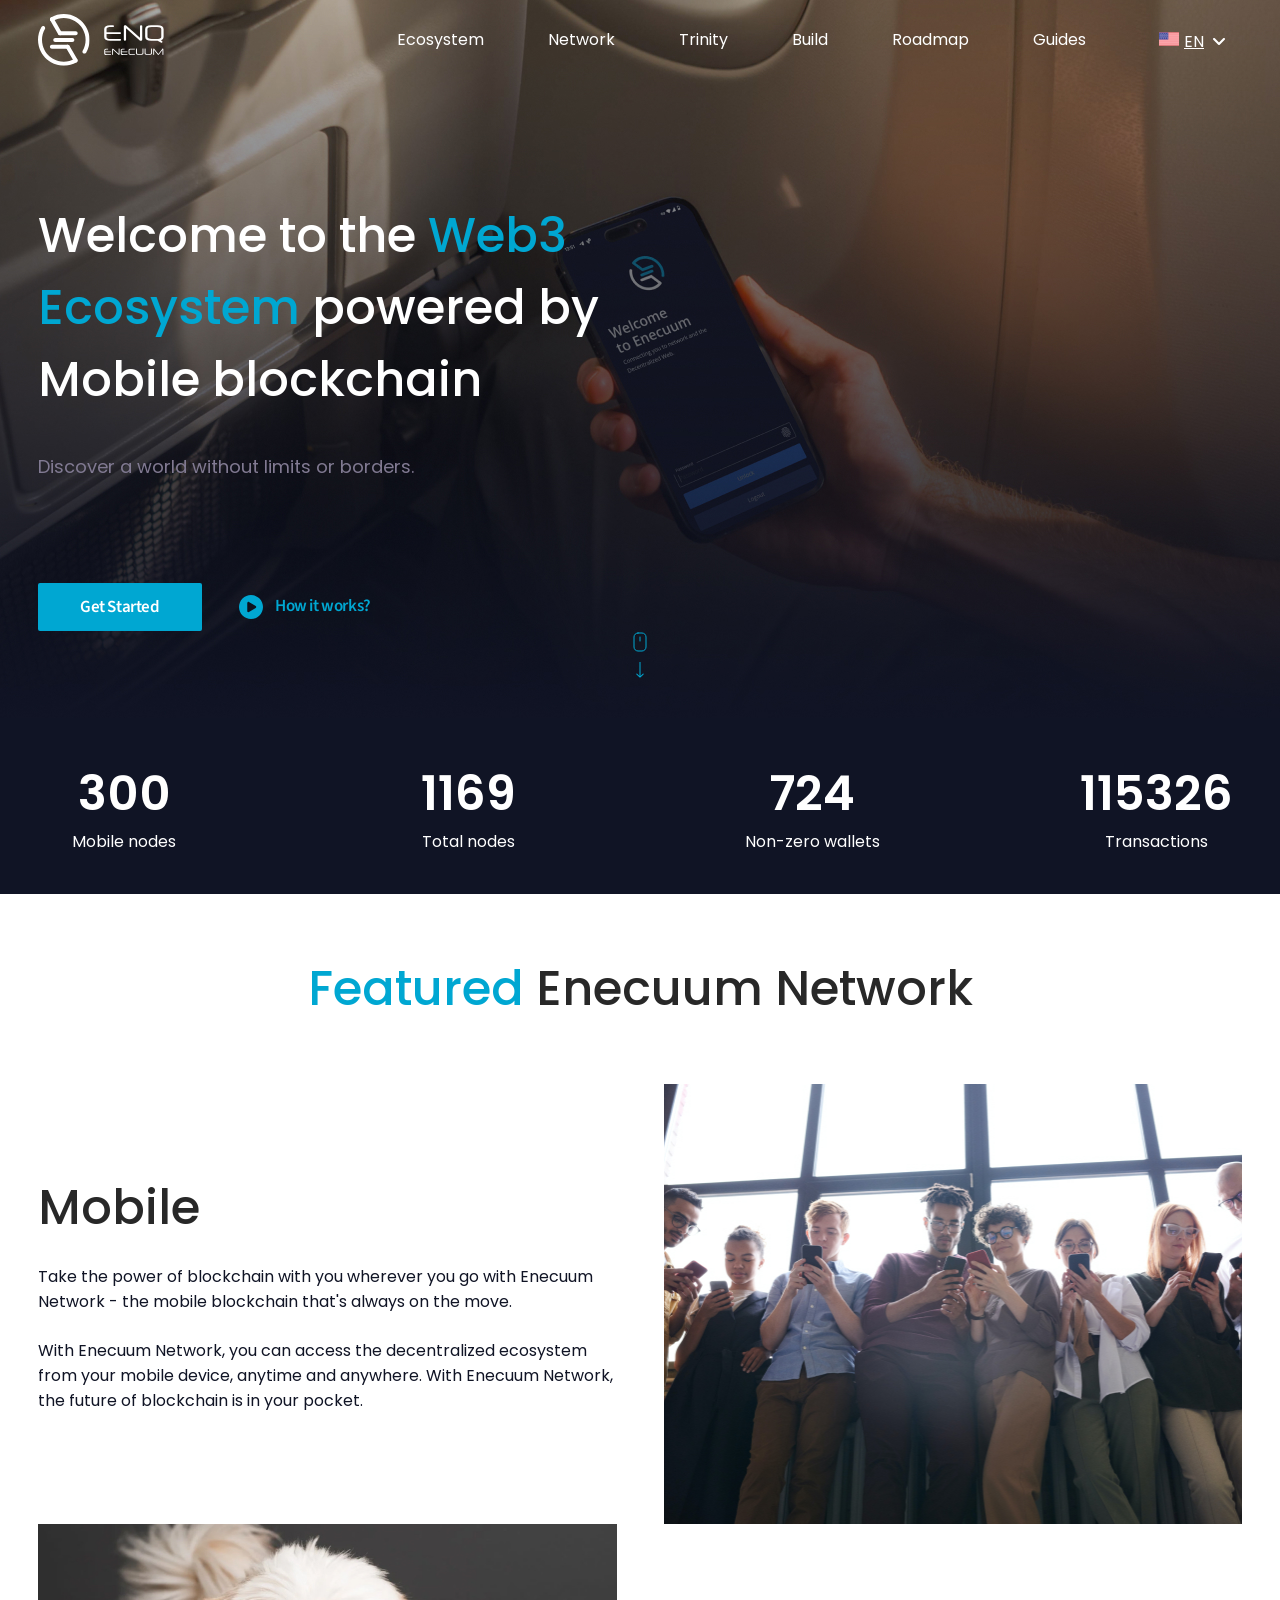
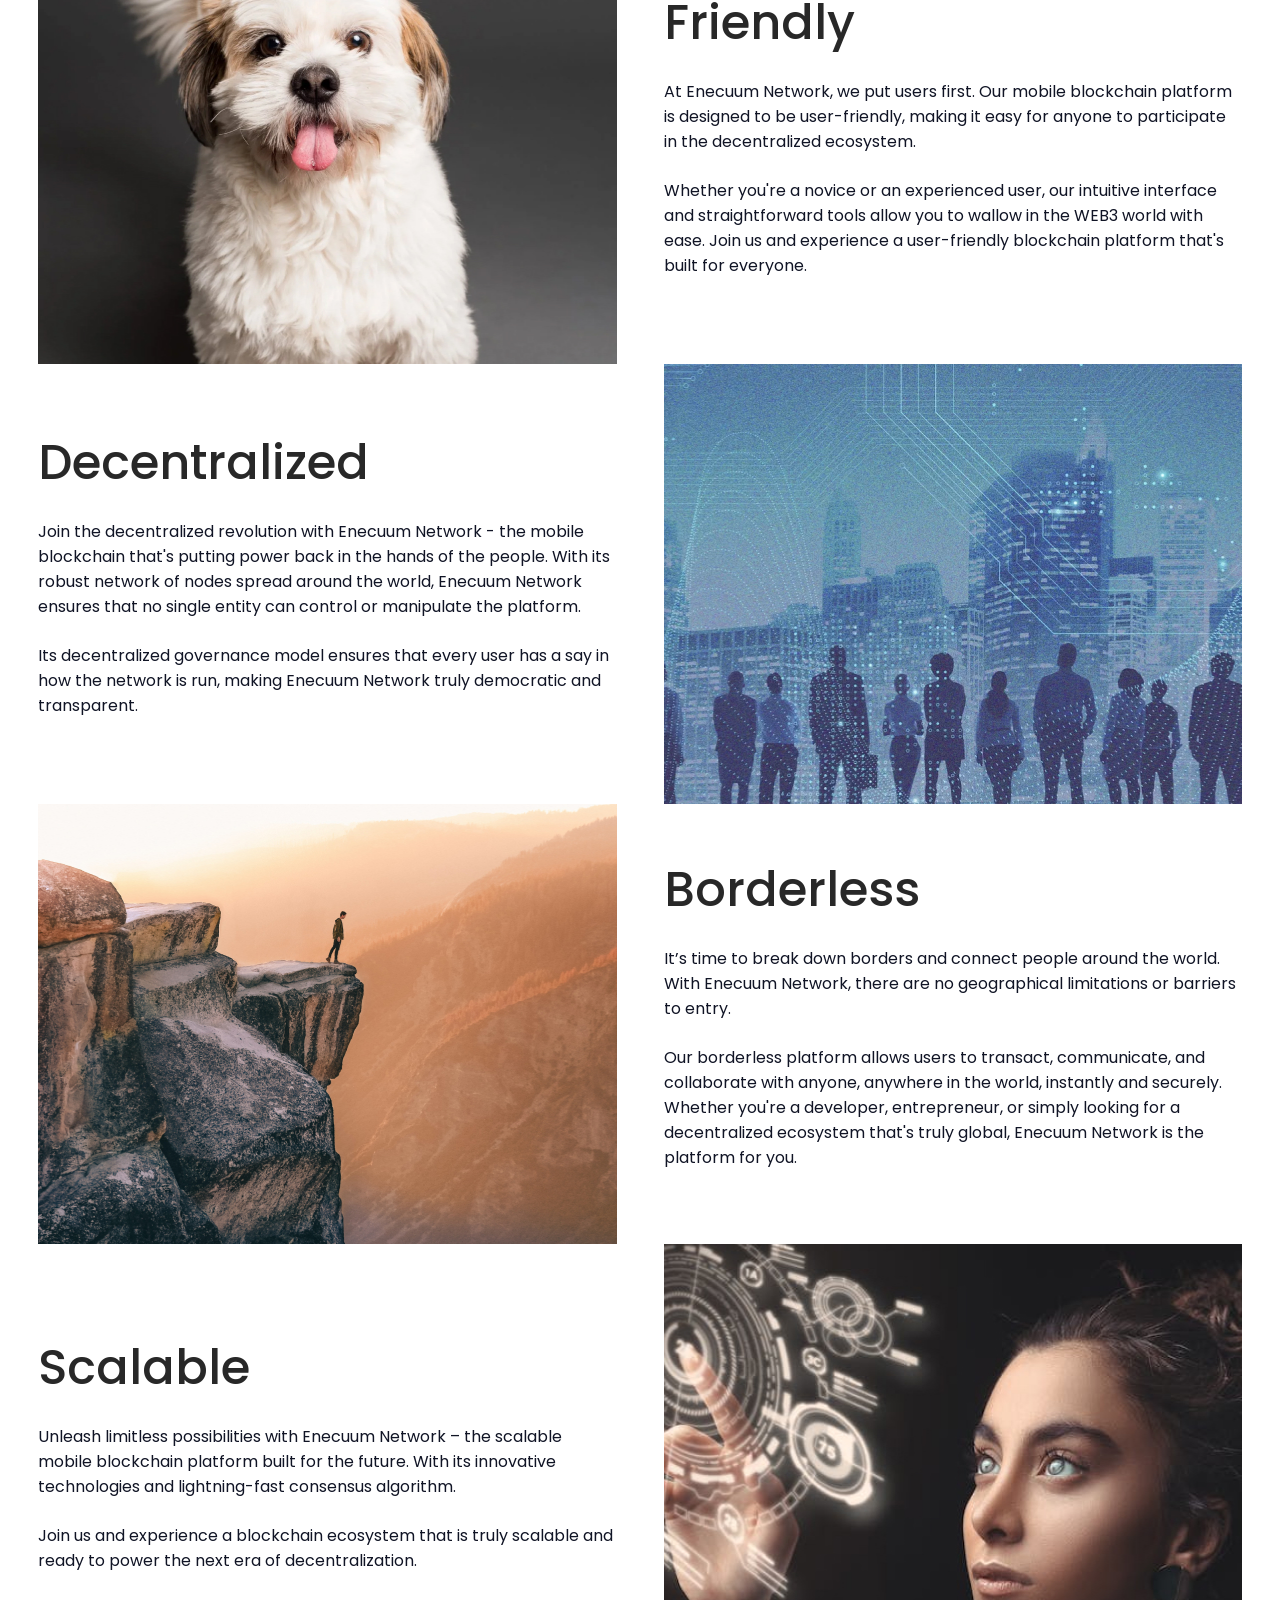
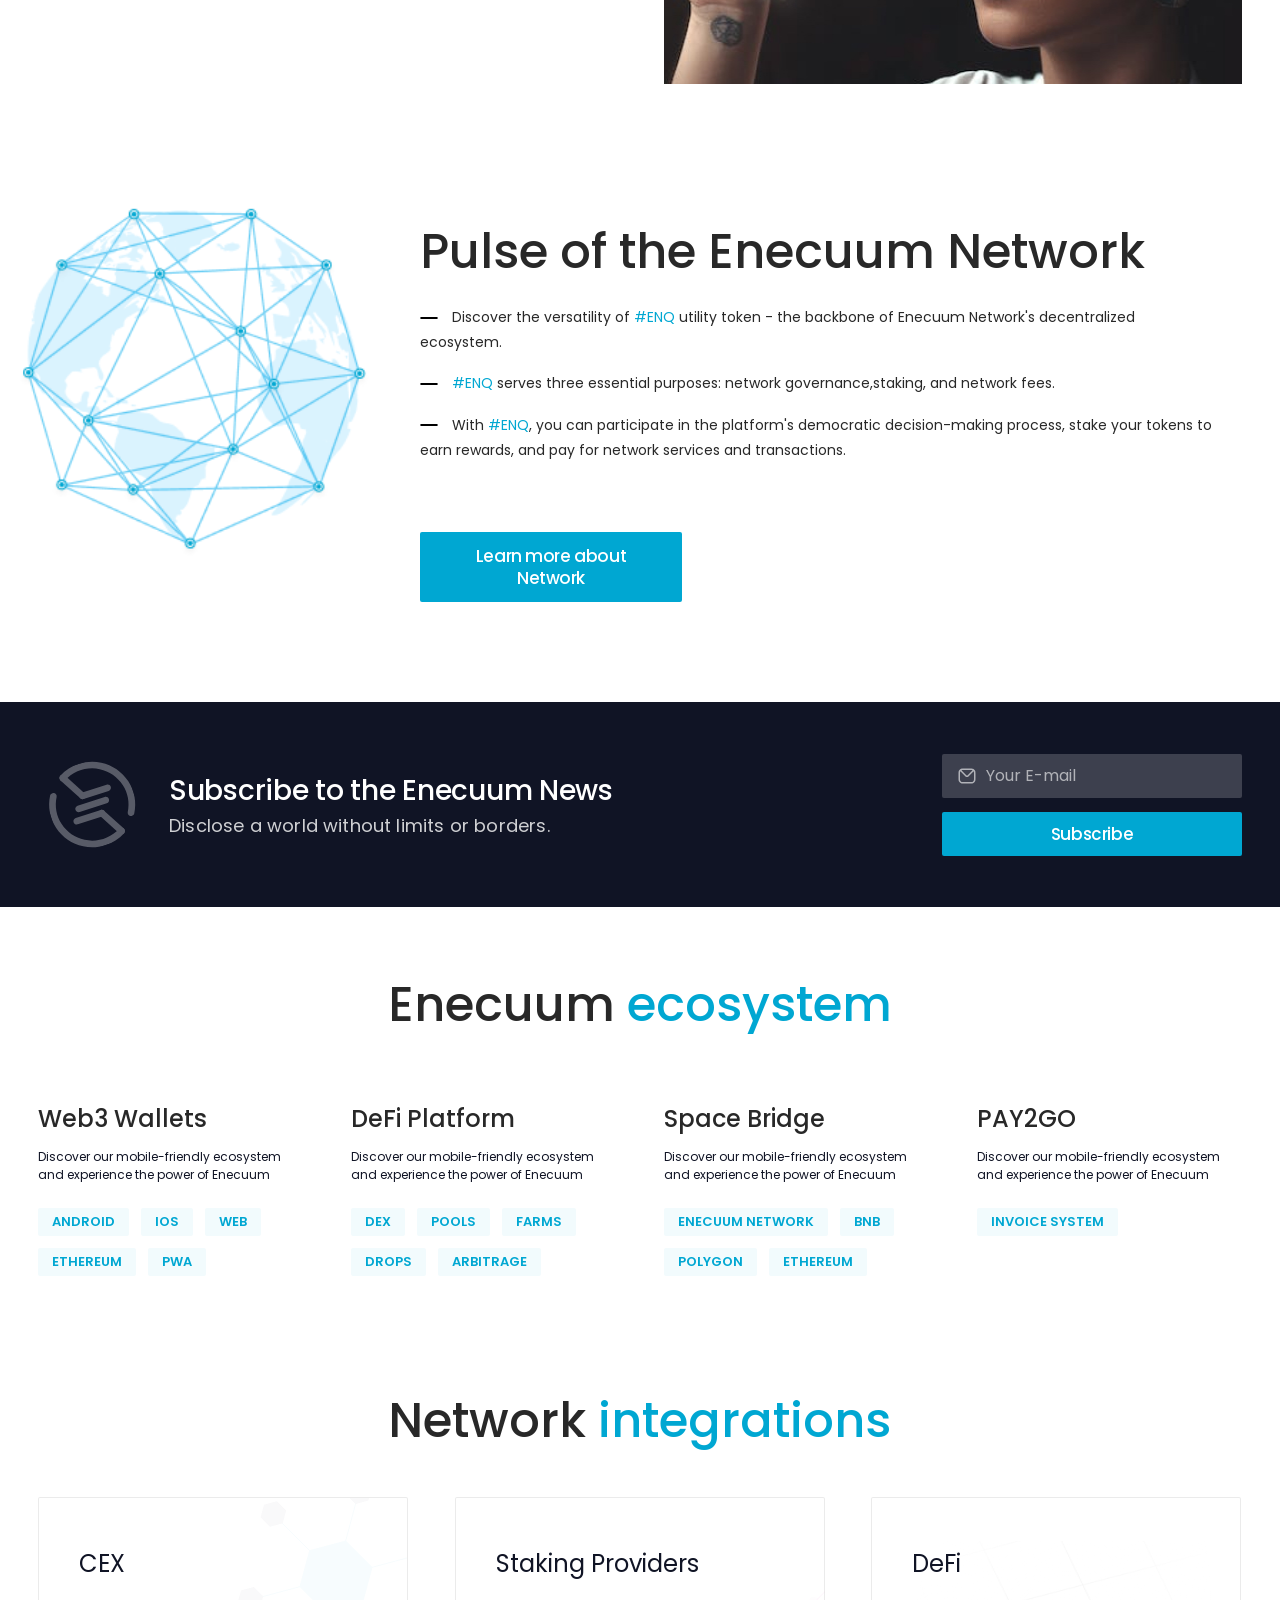
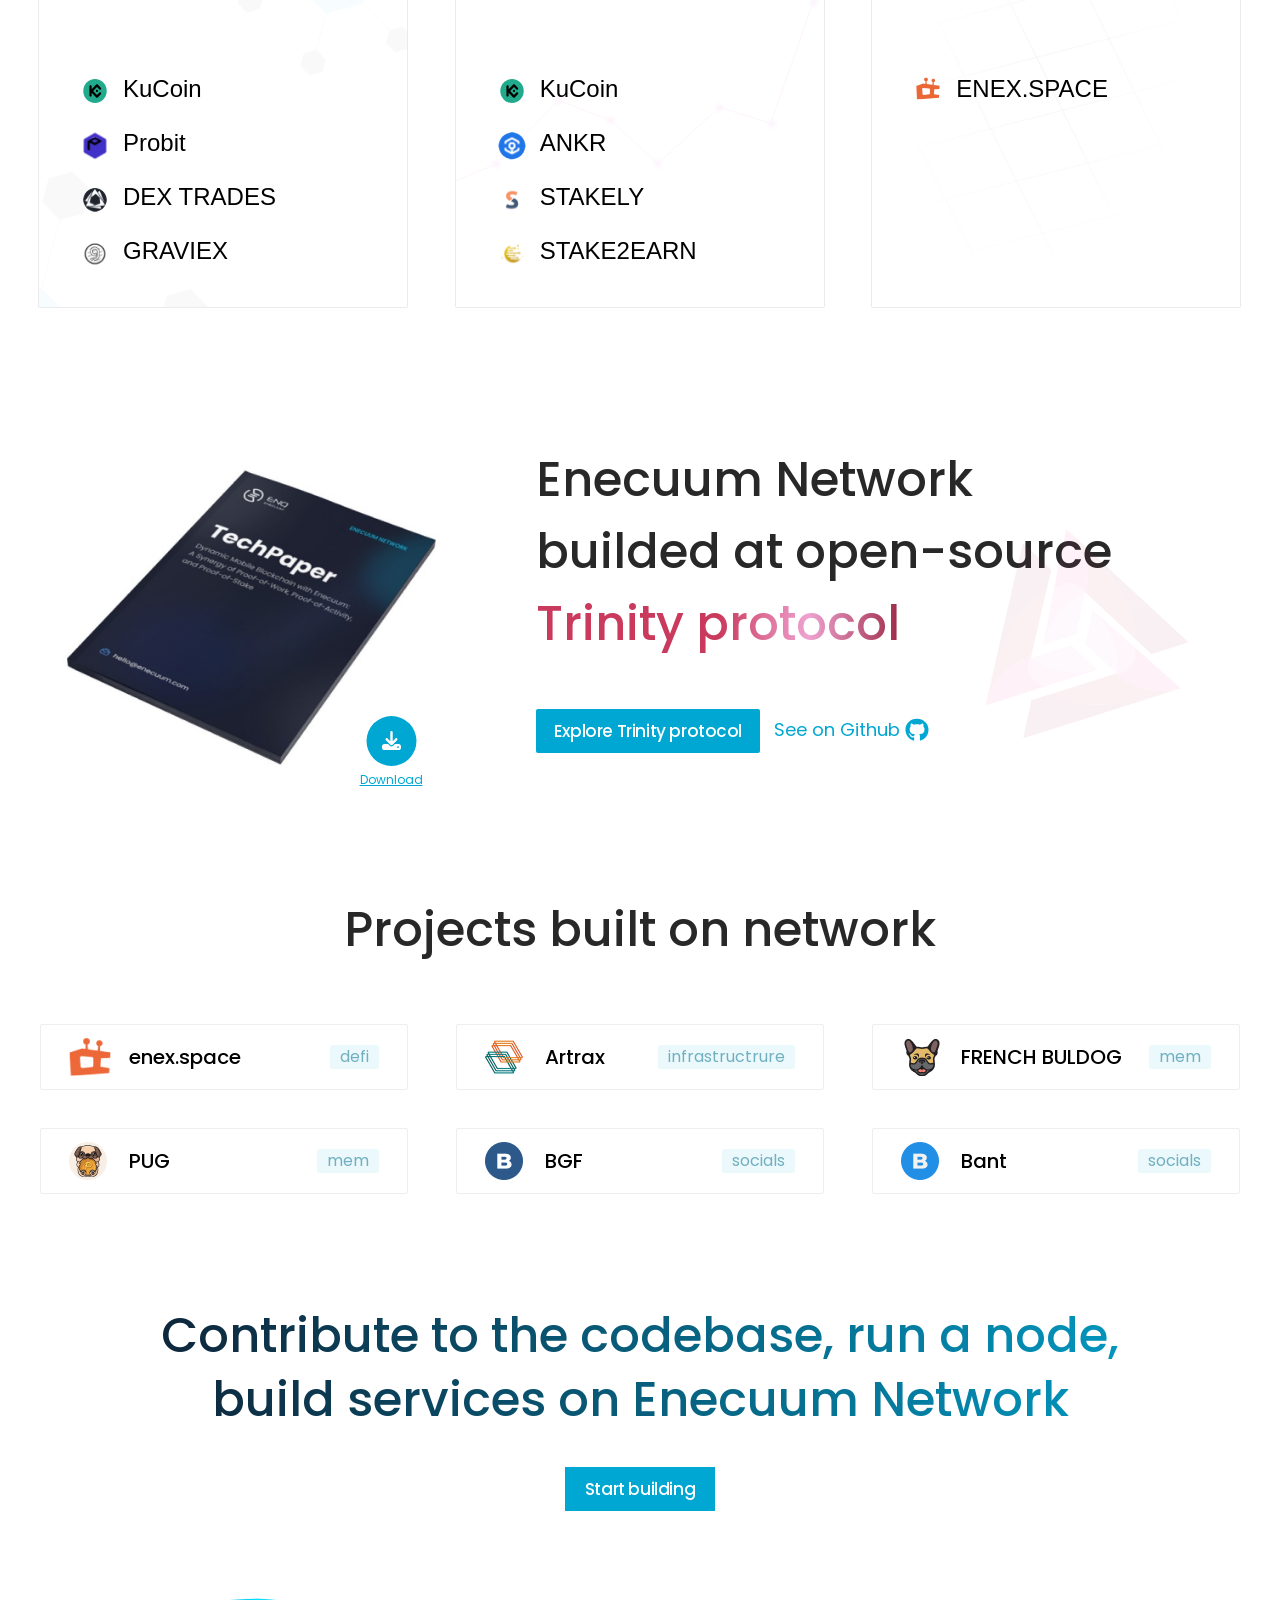
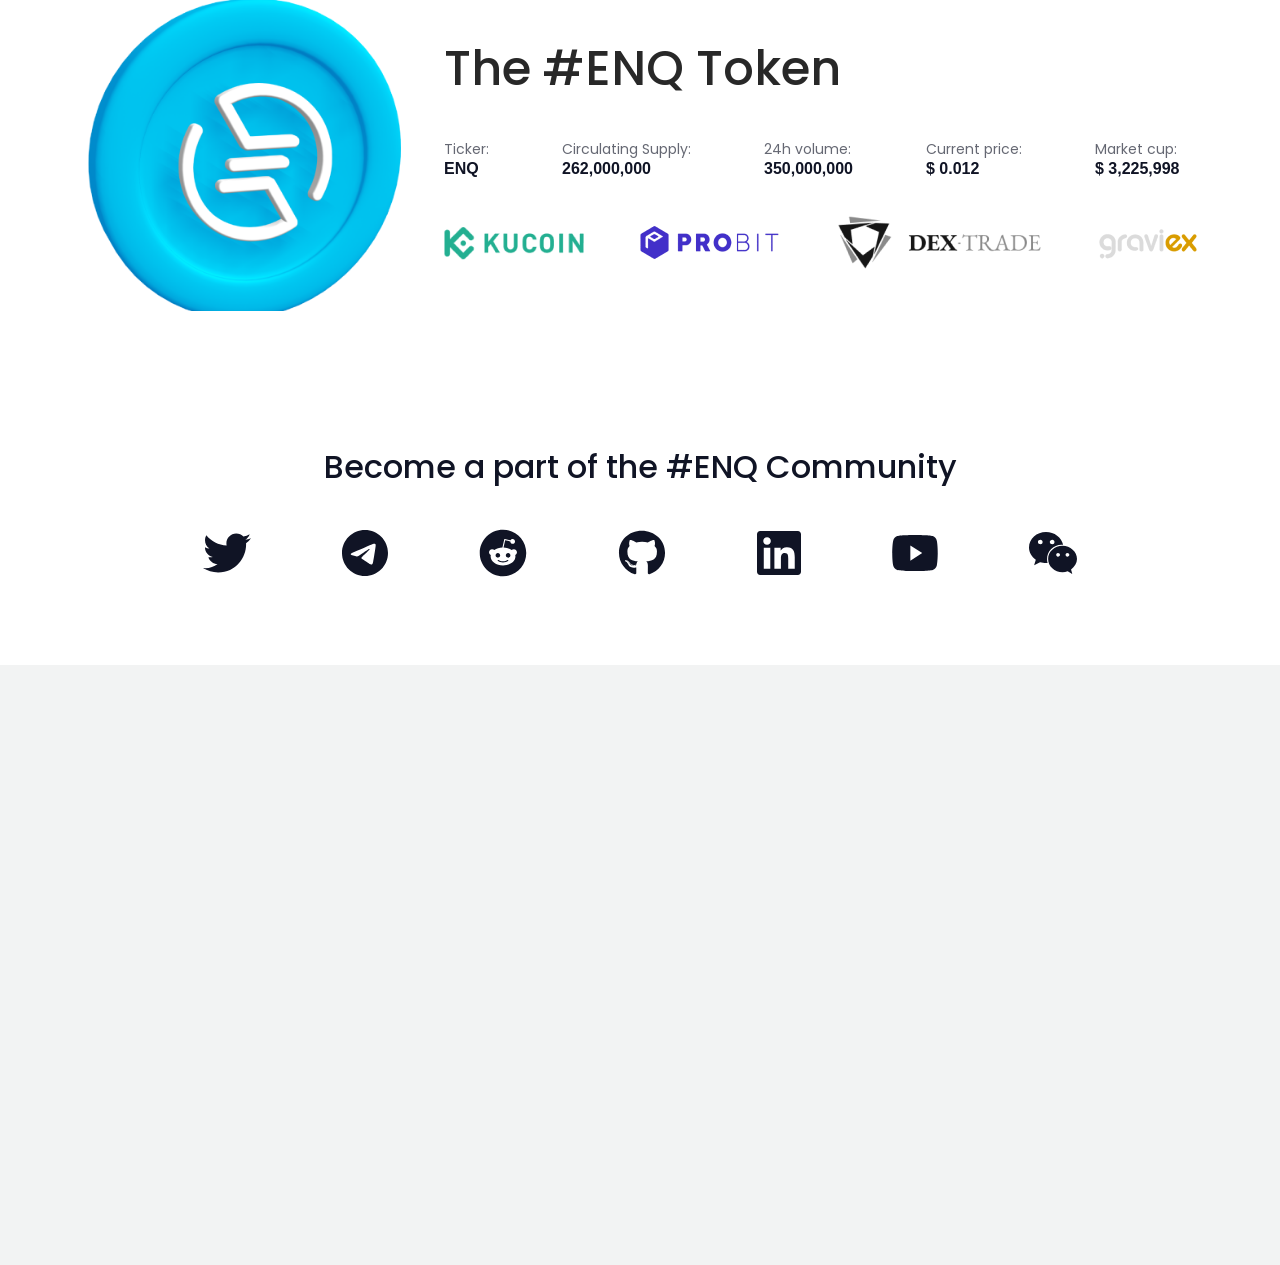
==== commit 896d5782: "section-community-commit" ====
--- a/index.html
+++ b/index.html
@@ -360,15 +360,15 @@
             </div>
         </section>
 
-        <section class="container services">
+        <section class="services">
             <h3 class="blocknet__header services__header">Contribute to the codebase, run a node,<br>
                 build services on Enecuum Network</h3>
             <button class="services__button">Start building</button>
 
             <div class="services__token">
-                <div class="services__token-content">
-                    <h3 class=" services__token-title">The #ENQ Token</h3>
-                    <div class="services__token-text">
+                <div class="services__token-box">
+                    <h3 class="services__token-title">The #ENQ Token</h3>
+                    <div class="services__token-info">
                         <div class="services__text">
                             <p class="services__text_little">Ticker:</p>
                             <p class="services__text_bold">ENQ</p>
@@ -390,15 +390,57 @@
                             <p class="services__text_bold">$ 3,225,998</p>
                         </div>
                     </div>
-                    <div class="services__box-image">
+                    <div class="services__image">
                         <img class="services__item-image"  src="./img/kucoin.png" alt="icon">
                         <img class="services__item-image"  src="./img/probit.png" alt="icon">
-                        <img class="services__item-image1" src="./img/Trade.png" alt="icon">
-                        <img class="services__item-image2" src="./img/graviex.png" alt="icon">
-                    </div>
-                </div>
-
-            </div>
+                        <img class="services__item-image" src="./img/Trade.png" alt="icon">
+                        <img class="services__item-image" src="./img/graviex.png" alt="icon">
+                    </div>
+                </div>
+
+            </div>
+        </section>
+        <section class="container community">
+            <h4 class="community__network-title">Become a part of the #ENQ Community</h4>
+            <div class="community__images">
+                <a class="community__link" href="#"><svg class="community__image-svg" width="48" height="40" viewBox="0 0 48 40"
+                        xmlns="http://www.w3.org/2000/svg">
+                        <path
+                            d="M43.0659 10.2233C43.0964 10.6496 43.0964 11.0761 43.0964 11.5025C43.0964 24.5075 33.198 39.4923 15.1066 39.4923C9.53297 39.4923 4.35534 37.878 0 35.0761C0.791906 35.1674 1.55325 35.1979 2.37562 35.1979C6.97453 35.1979 11.2081 33.6446 14.5888 30.9949C10.2639 30.9035 6.63956 28.071 5.39081 24.1725C6 24.2638 6.60909 24.3248 7.24875 24.3248C8.13197 24.3248 9.01528 24.2029 9.83756 23.9898C5.32997 23.076 1.94916 19.1167 1.94916 14.3349V14.2132C3.25875 14.9441 4.78172 15.401 6.39581 15.4618C3.74606 13.6953 2.01009 10.6801 2.01009 7.26891C2.01009 5.44154 2.49731 3.76641 3.35016 2.30447C8.19281 8.27401 15.472 12.1724 23.6344 12.5989C23.4821 11.8679 23.3907 11.1066 23.3907 10.3451C23.3907 4.92376 27.7765 0.507568 33.2283 0.507568C36.0607 0.507568 38.6191 1.69538 40.4161 3.61416C42.6394 3.18779 44.7713 2.36541 46.6597 1.23854C45.9287 3.52285 44.3754 5.44163 42.3349 6.65982C44.3146 6.44672 46.2334 5.89838 47.9998 5.13704C46.6599 7.08619 44.9847 8.82216 43.0659 10.2233Z" />
+                    </svg></a>
+                <a class="community__link" href="#"><svg class="community__image-svg" width="46" height="46" viewBox="0 0 46 46"
+                        xmlns="http://www.w3.org/2000/svg">
+                        <path
+                            d="M23 0C10.2974 0 0 10.2974 0 23C0 35.7026 10.2974 46 23 46C35.7026 46 46 35.7026 46 23C46 10.2974 35.7026 0 23 0ZM33.6609 15.6419C33.3148 19.2787 31.8171 28.1043 31.0548 32.1777C30.7325 33.9013 30.0975 34.4792 29.483 34.5357C28.1475 34.6587 27.1331 33.6531 25.8395 32.805C23.8152 31.4781 22.6716 30.652 20.7066 29.3572C18.4358 27.8608 19.9079 27.0386 21.202 25.6939C21.5407 25.3421 27.4256 19.9893 27.5395 19.5037C27.5537 19.443 27.5674 19.2162 27.4325 19.0971C27.2977 18.9781 27.0996 19.0184 26.9563 19.0508C26.7533 19.0969 23.5194 21.2343 17.2547 25.4631C16.3369 26.0934 15.5055 26.4005 14.7605 26.3844C13.9393 26.3667 12.3596 25.9202 11.1852 25.5383C9.74486 25.0702 8.60005 24.8227 8.69975 24.0275C8.75169 23.6132 9.32205 23.1897 10.4108 22.7569C17.1158 19.8357 21.5869 17.9097 23.8239 16.9791C30.2112 14.3223 31.5385 13.8608 32.4036 13.8454C32.5939 13.8423 33.0193 13.8894 33.2948 14.113C33.4781 14.2723 33.5949 14.4946 33.6222 14.7359C33.6689 15.0355 33.6819 15.3394 33.6609 15.6419Z" />
+                    </svg></a>
+                <a class="community__link" href="#"><svg class="community__image-svg" width="48" height="48" viewBox="0 0 48 48"
+                        xmlns="http://www.w3.org/2000/svg">
+                        <path
+                            d="M18.8906 28.6406C17.5969 28.6406 16.5563 27.6 16.5563 26.3344C16.5563 25.0406 17.5969 24 18.8906 24C20.1656 24 21.1969 25.0406 21.1969 26.3344C21.1969 27.6094 20.1562 28.6406 18.8906 28.6406ZM47.25 24C47.25 36.8438 36.8438 47.25 24 47.25C11.1562 47.25 0.75 36.8438 0.75 24C0.75 11.1562 11.1562 0.75 24 0.75C36.8438 0.75 47.25 11.1562 47.25 24ZM34.8469 20.1375C33.9656 20.1375 33.1875 20.5031 32.6156 21.075C30.5156 19.6219 27.6844 18.6844 24.5437 18.5812L26.175 11.2406L31.3688 12.4125C31.3688 13.6875 32.4094 14.7188 33.675 14.7188C34.9688 14.7188 36.0094 13.6594 36.0094 12.3844C36.0094 11.1094 34.9688 10.05 33.675 10.05C32.7656 10.05 31.9875 10.5938 31.6031 11.3438L25.8656 10.0688C25.5844 9.99375 25.2938 10.2 25.2188 10.4813L23.4281 18.5812C20.3156 18.7125 17.5125 19.6406 15.4125 21.0938C14.8406 20.4937 14.0344 20.1375 13.1531 20.1375C9.88125 20.1375 8.8125 24.5344 11.8031 26.025C11.7 26.4938 11.6437 26.9813 11.6437 27.4781C11.6437 32.4094 17.1938 36.4031 24.0188 36.4031C30.8719 36.4031 36.4219 32.4094 36.4219 27.4781C36.4219 26.9813 36.3656 26.4656 36.2438 25.9969C39.1781 24.4969 38.1 20.1375 34.8469 20.1375ZM28.3875 31.0312C26.6812 32.7375 21.2531 32.7094 19.6125 31.0312C19.4062 30.825 19.0406 30.825 18.8344 31.0312C18.6 31.2656 18.6 31.6313 18.8344 31.8375C20.9719 33.975 27.0188 33.975 29.1656 31.8375C29.4 31.6313 29.4 31.2656 29.1656 31.0312C28.9594 30.825 28.5937 30.825 28.3875 31.0312ZM29.1094 24C27.8344 24 26.8031 25.0406 26.8031 26.3344C26.8031 27.6094 27.8438 28.6406 29.1094 28.6406C30.4031 28.6406 31.4437 27.6 31.4437 26.3344C31.4437 25.0406 30.4125 24 29.1094 24Z" />
+                    </svg></a>
+                <a class="community__link" href="#"><svg class="community__image-svg" width="48" height="45" viewBox="0 0 48 45"
+                        xmlns="http://www.w3.org/2000/svg">
+                        <path
+                            d="M16.3736 35.7152C16.3736 35.895 16.1599 36.0389 15.8905 36.0389C15.5839 36.0659 15.3702 35.922 15.3702 35.7152C15.3702 35.5353 15.5839 35.3914 15.8533 35.3914C16.132 35.3645 16.3736 35.5084 16.3736 35.7152ZM13.4843 35.3105C13.4193 35.4904 13.6051 35.6972 13.8838 35.7511C14.1253 35.8411 14.404 35.7511 14.4598 35.5713C14.5155 35.3914 14.339 35.1846 14.0603 35.1037C13.8187 35.0407 13.5493 35.1307 13.4843 35.3105ZM17.5906 35.1576C17.3212 35.2206 17.1354 35.3914 17.1633 35.5983C17.1911 35.7781 17.4327 35.895 17.7114 35.8321C17.9808 35.7691 18.1666 35.5983 18.1387 35.4184C18.1109 35.2476 17.86 35.1307 17.5906 35.1576ZM23.7036 0.698975C10.818 0.698975 0.960938 10.1679 0.960938 22.6403C0.960938 32.6128 7.44558 41.1466 16.708 44.15C17.8972 44.3568 18.3153 43.6464 18.3153 43.0619C18.3153 42.5044 18.2874 39.429 18.2874 37.5406C18.2874 37.5406 11.7842 38.8895 10.4185 34.8609C10.4185 34.8609 9.35939 32.2441 7.83578 31.5697C7.83578 31.5697 5.70829 30.1579 7.98442 30.1849C7.98442 30.1849 10.2977 30.3647 11.5705 32.5049C13.6051 35.976 17.0146 34.9778 18.3431 34.3843C18.5568 32.9455 19.1607 31.9474 19.8296 31.3539C14.6363 30.7964 9.39655 30.068 9.39655 21.4173C9.39655 18.9444 10.1026 17.7035 11.5891 16.1208C11.3475 15.5363 10.5578 13.1264 11.8306 10.015C13.7723 9.43054 18.2409 12.443 18.2409 12.443C20.099 11.9394 22.0964 11.6786 24.0753 11.6786C26.0541 11.6786 28.0515 11.9394 29.9096 12.443C29.9096 12.443 34.3782 9.42155 36.3199 10.015C37.5927 13.1354 36.803 15.5363 36.5615 16.1208C38.0479 17.7125 38.9584 18.9534 38.9584 21.4173C38.9584 30.095 33.4864 30.7874 28.2931 31.3539C29.1478 32.0643 29.8724 33.4131 29.8724 35.5263C29.8724 38.5568 29.8445 42.3066 29.8445 43.0439C29.8445 43.6284 30.2719 44.3388 31.4518 44.132C40.7421 41.1466 47.0409 32.6128 47.0409 22.6403C47.0409 10.1679 36.5893 0.698975 23.7036 0.698975ZM9.99113 31.7136C9.87036 31.8035 9.89823 32.0103 10.0562 32.1812C10.2048 32.3251 10.4185 32.388 10.5393 32.2711C10.66 32.1812 10.6322 31.9744 10.4742 31.8035C10.3256 31.6596 10.1119 31.5967 9.99113 31.7136ZM8.98778 30.9852C8.92274 31.1021 9.01565 31.246 9.20145 31.3359C9.3501 31.4258 9.5359 31.3988 9.60094 31.273C9.66597 31.1561 9.57307 31.0122 9.38726 30.9223C9.20145 30.8683 9.05281 30.8953 8.98778 30.9852ZM11.9978 34.1865C11.8492 34.3034 11.9049 34.5731 12.1186 34.744C12.3323 34.9508 12.6017 34.9778 12.7225 34.8339C12.8433 34.717 12.7875 34.4473 12.6017 34.2764C12.3973 34.0696 12.1186 34.0426 11.9978 34.1865ZM10.9387 32.8646C10.7901 32.9545 10.7901 33.1883 10.9387 33.3951C11.0874 33.602 11.3382 33.6919 11.459 33.602C11.6076 33.4851 11.6076 33.2513 11.459 33.0444C11.3289 32.8376 11.0874 32.7477 10.9387 32.8646Z" />
+                    </svg></a>
+                <a class="community__link" href="#"><svg class="community__image-svg" width="44" height="44" viewBox="0 0 44 44"
+                        xmlns="http://www.w3.org/2000/svg">
+                        <path
+                            d="M40.8571 0H3.13304C1.40446 0 0 1.42411 0 3.17232V40.8277C0 42.5759 1.40446 44 3.13304 44H40.8571C42.5857 44 44 42.5759 44 40.8277V3.17232C44 1.42411 42.5857 0 40.8571 0ZM13.2982 37.7143H6.77679V16.7161H13.308V37.7143H13.2982ZM10.0375 13.8482C7.94554 13.8482 6.25625 12.1491 6.25625 10.067C6.25625 7.98482 7.94554 6.28571 10.0375 6.28571C12.1196 6.28571 13.8187 7.98482 13.8187 10.067C13.8187 12.1589 12.1295 13.8482 10.0375 13.8482ZM37.7437 37.7143H31.2223V27.5C31.2223 25.0643 31.1732 21.9312 27.8339 21.9312C24.4357 21.9312 23.9152 24.583 23.9152 27.3232V37.7143H17.3938V16.7161H23.65V19.5839H23.7384C24.6125 17.9339 26.7437 16.1955 29.9161 16.1955C36.5161 16.1955 37.7437 20.5464 37.7437 26.2036V37.7143Z" />
+                    </svg></a>
+                <a class="community__link" href="#"><svg class="community__image-svg" width="46" height="36" viewBox="0 0 46 36"
+                        xmlns="http://www.w3.org/2000/svg">
+                        <path
+                            d="M44.8043 5.63278C44.2809 3.41559 42.7387 1.66941 40.7806 1.07681C37.2315 0 22.9997 0 22.9997 0C22.9997 0 8.76806 0 5.21881 1.07681C3.26072 1.6695 1.71856 3.41559 1.19514 5.63278C0.244141 9.65156 0.244141 18.0364 0.244141 18.0364C0.244141 18.0364 0.244141 26.4212 1.19514 30.44C1.71856 32.6572 3.26072 34.3306 5.21881 34.9232C8.76806 36 22.9997 36 22.9997 36C22.9997 36 37.2314 36 40.7806 34.9232C42.7387 34.3306 44.2809 32.6572 44.8043 30.44C45.7553 26.4212 45.7553 18.0364 45.7553 18.0364C45.7553 18.0364 45.7553 9.65156 44.8043 5.63278ZM18.3451 25.6492V10.4236L30.2401 18.0366L18.3451 25.6492Z" />
+                    </svg>
+                </a>
+                <a class="community__link" href="#"><svg class="community__image-svg" width="48" height="42" viewBox="0 0 48 42"
+                        xmlns="http://www.w3.org/2000/svg">
+                        <path
+                            d="M32.4829 12.7097C33.0415 12.7097 33.5825 12.7378 34.1236 12.8128C32.6749 5.46441 25.3353 0 16.992 0C7.63636 0 0 6.82348 0 15.5028C0 20.5079 2.55709 24.6414 6.79855 27.8375L5.11418 33.3301L11.0487 30.1339C13.1782 30.5838 14.8713 31.0431 17.0007 31.0431C17.5418 31.0431 18.0567 31.015 18.5978 30.9681C18.2487 29.759 18.0567 28.4749 18.0567 27.1439C18.048 19.1863 24.4189 12.7097 32.4829 12.7097ZM23.3629 7.75139C24.6284 7.75139 25.4749 8.66057 25.4749 10.0384C25.4749 11.3975 24.6284 12.3066 23.3629 12.3066C22.0713 12.3066 20.8058 11.3975 20.8058 10.0384C20.8145 8.66057 22.08 7.75139 23.3629 7.75139ZM11.4589 12.3066C10.1935 12.3066 8.90182 11.3975 8.90182 10.0384C8.90182 8.65119 10.1935 7.75139 11.4589 7.75139C12.7505 7.75139 13.5884 8.66057 13.5884 10.0384C13.5884 11.4068 12.7505 12.3066 11.4589 12.3066ZM48 26.9377C48 19.6362 41.2015 13.6938 33.5651 13.6938C25.4749 13.6938 19.1302 19.6362 19.1302 26.9377C19.1302 34.2392 25.4836 40.1817 33.5651 40.1817C35.2495 40.1817 36.96 39.7036 38.6793 39.2537L43.3396 42L42.048 37.4448C45.4691 34.6891 48 31.0431 48 26.9377ZM28.8785 24.6414C28.032 24.6414 27.1942 23.7322 27.1942 22.8043C27.1942 21.8951 28.0407 20.9953 28.8785 20.9953C30.1702 20.9953 31.008 21.9045 31.008 22.8043C31.008 23.7416 30.1615 24.6414 28.8785 24.6414ZM38.2255 24.6414C37.3789 24.6414 36.5411 23.7322 36.5411 22.8043C36.5411 21.8951 37.3876 20.9953 38.2255 20.9953C39.4909 20.9953 40.3549 21.9045 40.3549 22.8043C40.3636 23.7416 39.4909 24.6414 38.2255 24.6414Z" />
+                    </svg></a>
+            </div>
+    
         </section>
     </main>
     <div class="bottom-box" style="height: 600px; background-color: rgb(242, 243, 243);"></div>
--- a/css/main.css
+++ b/css/main.css
@@ -867,35 +867,51 @@
 }
 @media screen and (max-width: 984px) {
   .network {
+    margin-left: 0;
+    margin-right: 0;
+    padding-left: calc(50% - 238px);
+    padding-right: calc(50% - 350px);
     padding-bottom: 64px;
-    padding-left: 136px;
     background-size: 357px 354px;
-    background-position: left -230px top;
+    background-position: calc(50% - 430px) 0;
+    width: 100%;
   }
 }
 @media screen and (max-width: 744px) {
   .network {
     padding-bottom: 57px;
+    padding-left: calc(50% - 170px);
+    padding-right: calc(50% - 270px);
     padding-top: 0px;
     margin-top: 55px;
-    padding-left: 130px;
-    background-position: left -246px top;
+    background-position: calc(50% - 370px) 0;
   }
 }
 @media screen and (max-width: 577px) {
   .network {
+    margin-left: auto;
+    margin-right: auto;
     padding-top: 380px;
     padding-bottom: 50px;
     background-position: top;
     padding-left: 16px;
     padding-right: 16px;
+    width: 464px;
   }
 }
 @media screen and (max-width: 464px) {
   .network {
+    width: 320px;
     margin-top: 40px;
     padding-top: 273px;
     background-size: 239px 236px;
+  }
+}
+@media screen and (max-width: 320px) {
+  .network {
+    padding-left: 10px;
+    padding-right: 10px;
+    width: 299px;
   }
 }
 .network__header {
@@ -935,6 +951,17 @@
 @media screen and (max-width: 1248px) {
   .network__button {
     margin-top: 56px;
+  }
+}
+@media screen and (max-width: 577px) {
+  .network__button {
+    margin-left: auto;
+    margin-right: auto;
+  }
+}
+@media screen and (max-width: 464px) {
+  .network__button {
+    width: auto;
   }
 }
 .network__button-link {
@@ -1226,6 +1253,16 @@
   line-height: normal;
   color: #282828;
 }
+@media screen and (max-width: 577px) {
+  .ecosystem__heading {
+    font-size: 20px;
+  }
+}
+@media screen and (max-width: 464px) {
+  .ecosystem__heading {
+    font-size: 16px;
+  }
+}
 .ecosystem__text {
   padding-top: 12px;
   padding-bottom: 24px;
@@ -1500,20 +1537,31 @@
 }
 @media screen and (max-width: 744px) {
   .trinity {
-    grid-template-columns: 140px 1fr;
+    margin-left: 0;
+    margin-right: 0;
+    padding-left: 0;
+    padding-right: calc(50% - 264px);
+    grid-template-columns: 1fr 392px;
+    width: auto;
     column-gap: 0px;
     padding-bottom: 40px;
   }
 }
 @media screen and (max-width: 577px) {
   .trinity {
+    margin-left: auto;
+    margin-right: auto;
+    width: 464px;
     grid-template-columns: 1fr;
     padding-top: 0px;
+    padding-left: 16px;
+    padding-right: 16px;
   }
 }
 @media screen and (max-width: 464px) {
   .trinity {
     padding-bottom: 64px;
+    width: 320px;
   }
 }
 .trinity__left-box {
@@ -1544,7 +1592,7 @@
 @media screen and (max-width: 744px) {
   .trinity__left-box {
     background-size: 255px;
-    background-position: left -100px top;
+    background-position: right;
   }
 }
 @media screen and (max-width: 577px) {
@@ -1623,40 +1671,54 @@
   fill: #00D3F0;
 }
 .trinity__right-box {
+  position: relative;
+}
+.trinity__right-box::before {
+  position: absolute;
+  content: " ";
   background-image: url(./../img/trinity-network.svg);
+  width: 260px;
+  height: 280px;
   background-repeat: no-repeat;
-  background-position: right 156px top 100px;
+  right: 134px;
+  top: 110px;
 }
 @media screen and (max-width: 1440px) {
-  .trinity__right-box {
-    background-position: right 56px top 56px;
-  }
-}
-@media screen and (max-width: 1248px) {
-  .trinity__right-box {
-    background-position: right 30px top 36px;
-  }
-}
-@media screen and (max-width: 984px) {
-  .trinity__right-box {
-    background-size: 138px;
-  }
-}
-@media screen and (max-width: 744px) {
-  .trinity__right-box {
-    background-size: 112px;
-    background-position: right 76px top 20px;
-  }
-}
-@media screen and (max-width: 577px) {
-  .trinity__right-box {
-    background-position: right 30px top 76px;
-    padding-top: 40px;
+  .trinity__right-box::before {
+    right: 40px;
+    top: 60px;
+  }
+}
+@media screen and (max-width: 1248px) {
+  .trinity__right-box::before {
+    right: 30px;
+    top: 30px;
+  }
+}
+@media screen and (max-width: 984px) {
+  .trinity__right-box::before {
+    background-size: 65%;
+    right: -90px;
+    top: 25px;
+  }
+}
+@media screen and (max-width: 744px) {
+  .trinity__right-box::before {
+    background-size: 52%;
+    right: -70px;
+    top: 10px;
+  }
+}
+@media screen and (max-width: 577px) {
+  .trinity__right-box::before {
+    right: -125px;
+    top: 40px;
   }
 }
 @media screen and (max-width: 464px) {
-  .trinity__right-box {
-    background-position: right -30px top 76px;
+  .trinity__right-box::before {
+    right: -170px;
+    top: 29px;
   }
 }
 .trinity__header {
@@ -1886,32 +1948,47 @@
 }
 
 .services {
-  display: flex;
-  flex-direction: column;
-  align-items: center;
+  max-width: 1920px;
+  margin: 0 auto;
   padding-top: 110px;
   padding-bottom: 26px;
-}
-@media screen and (max-width: 1248px) {
+  text-align: center;
+}
+@media screen and (max-width: 1440px) {
+  .services {
+    padding-bottom: 70px;
+  }
+}
+@media screen and (max-width: 1248px) {
+  .services {
+    padding-top: 73px;
+    padding-bottom: 0px;
+  }
+}
+@media screen and (max-width: 984px) {
   .services {
     padding-top: 100px;
     padding-bottom: 70px;
   }
 }
-@media screen and (max-width: 1248px) and (max-width: 984px) {
+@media screen and (max-width: 744px) {
   .services {
-    padding-top: 0px;
+    padding-top: 73px;
     padding-bottom: 0px;
   }
 }
+@media screen and (max-width: 577px) {
+  .services {
+    padding-top: 60px;
+    padding-bottom: 60px;
+  }
+}
 .services__header {
-  font-style: normal;
-  font-weight: 500;
+  padding-bottom: 35px;
   line-height: 133%;
-  text-align: center;
   background: linear-gradient(90deg, #101425 0%, #00A7D2 100%), #FFFFFF;
+  -webkit-background-clip: text;
   -webkit-text-fill-color: transparent;
-  padding-bottom: 35px;
 }
 @media screen and (max-width: 1248px) {
   .services__header {
@@ -1921,35 +1998,37 @@
 }
 @media screen and (max-width: 984px) {
   .services__header {
-    padding-top: 73px;
     padding-bottom: 54px;
     font-size: 32px;
   }
 }
 @media screen and (max-width: 744px) {
   .services__header {
-    padding-top: 59px;
     padding-bottom: 29px;
     font-size: 24px;
   }
 }
 @media screen and (max-width: 577px) {
   .services__header {
+    margin: 0 auto;
     max-width: 274px;
     font-size: 20px;
   }
 }
 .services__button {
-  padding: 9px 20px;
-  background: #00A7D2;
+  display: inline-flex;
+  height: 44px;
+  padding: 0px 20px;
+  justify-content: center;
+  align-items: center;
+  background-color: #00A7D2;
+  color: #FFF;
+  font-size: 17px;
   font-style: normal;
   font-weight: 500;
-  font-size: 17px;
   line-height: 22px;
+  /* 129.412% */
   letter-spacing: -0.41px;
-  color: #FFFFFF;
-  border-radius: 2px;
-  border-style: none;
   transition: all 0.3s ease-in-out;
 }
 .services__button:hover {
@@ -1958,82 +2037,104 @@
   cursor: url(./../img/cursor_black.svg), pointer;
 }
 .services__token {
+  display: flex;
+  justify-content: end;
+  margin-top: 55px;
+  padding-left: calc(50% - 612px);
+  padding-right: calc(50% - 612px);
   background-image: url(./../img/token.png);
+  background-position-x: calc(50% - 404px);
   background-repeat: no-repeat;
-  background-size: 400px 400px;
-  margin-top: 57px;
-  max-width: 1220px;
-  min-height: 400px;
-  padding-left: 440px;
 }
 @media screen and (max-width: 1440px) {
   .services__token {
-    background-size: 326px 326px;
-    max-width: 1120px;
-    padding-left: 360px;
-    min-height: 326px;
+    margin-top: 84px;
+    padding-left: calc(50% - 561px);
+    padding-right: calc(50% - 561px);
+    background-position-x: calc(50% - 394px);
+    background-size: 326px;
   }
 }
 @media screen and (max-width: 1248px) {
   .services__token {
-    background-size: 229px 229px;
-    max-width: 920px;
-    min-height: 229px;
-    margin-top: 100px;
-    padding-left: 260px;
+    margin-top: 43px;
+    padding-left: calc(50% - 460.5px);
+    padding-right: calc(50% - 460.5px);
+    background-position-x: calc(50% - 344px);
+    background-size: 229px;
   }
 }
 @media screen and (max-width: 984px) {
   .services__token {
-    margin-top: 44px;
-    padding-left: 144px;
-    background-position-x: -110px;
+    padding-left: calc(50% - 356px);
+    padding-right: calc(50% - 356px);
+    background-position-x: calc(50% - 360px);
+    background-size: 284px;
   }
 }
 @media screen and (max-width: 744px) {
   .services__token {
-    max-width: 570px;
-    min-height: 284px;
     margin-top: 33px;
-    padding-left: 118px;
-    background-size: 284px 284px;
-    background-position-x: -170px;
+    padding-left: calc(50% - 266px);
+    padding-right: calc(50% - 266px);
+    background-position-x: calc(50% - 314px);
+    background-size: 274px;
   }
 }
 @media screen and (max-width: 577px) {
   .services__token {
-    padding-left: 0px;
+    justify-content: center;
     margin-top: 71px;
-    width: 464px;
-    background-position-y: top;
+    padding-top: 342px;
+    background-size: 284px;
     background-position-x: center;
   }
 }
-.services__token-content {
+.services__token-box {
   padding-top: 75px;
+  padding-bottom: 75px;
+  width: 757px;
 }
 @media screen and (max-width: 1440px) {
-  .services__token-content {
-    padding-top: 37px;
-  }
-}
-@media screen and (max-width: 1248px) {
-  .services__token-content {
+  .services__token-box {
+    padding-top: 38px;
+    padding-bottom: 38px;
+  }
+}
+@media screen and (max-width: 1248px) {
+  .services__token-box {
     padding-top: 8px;
-  }
-}
-@media screen and (max-width: 577px) {
-  .services__token-content {
-    padding-top: 342px;
+    padding-bottom: 55px;
+    width: 653px;
+  }
+}
+@media screen and (max-width: 984px) {
+  .services__token-box {
+    padding-top: 42px;
+    padding-bottom: 42px;
+    width: 541px;
+  }
+}
+@media screen and (max-width: 744px) {
+  .services__token-box {
+    padding-top: 32px;
+    padding-bottom: 32px;
+    width: 415px;
+  }
+}
+@media screen and (max-width: 577px) {
+  .services__token-box {
+    padding-top: 0px;
+    padding-bottom: 0px;
   }
 }
 .services__token-title {
-  color: #282828;
   text-align: left;
   font-size: 48px;
   font-style: normal;
   font-weight: 500;
   line-height: normal;
+  color: #282828;
 }
 @media screen and (max-width: 1248px) {
   .services__token-title {
@@ -2053,51 +2154,59 @@
 @media screen and (max-width: 577px) {
   .services__token-title {
     text-align: center;
-  }
-}
-.services__token-text {
+    font-size: 20px;
+  }
+}
+.services__token-info {
   display: flex;
-  gap: 70px;
-  padding-top: 34px;
-  padding-bottom: 34px;
-  flex-wrap: wrap;
-}
-@media screen and (max-width: 1248px) {
-  .services__token-text {
-    gap: 47px;
-  }
-}
-@media screen and (max-width: 984px) {
-  .services__token-text {
-    row-gap: 12px;
+  padding: 34px 0px;
+  column-gap: 73px;
+}
+@media screen and (max-width: 1248px) {
+  .services__token-info {
+    column-gap: 47px;
+  }
+}
+@media screen and (max-width: 984px) {
+  .services__token-info {
+    column-gap: 19px;
+  }
+}
+@media screen and (max-width: 744px) {
+  .services__token-info {
+    flex-wrap: wrap;
+    padding: 24px 0px;
     column-gap: 58px;
   }
 }
-@media screen and (max-width: 744px) {
-  .services__token-text {
-    padding-top: 23px;
-    padding-bottom: 23px;
-  }
-}
-@media screen and (max-width: 577px) {
-  .services__token-text {
+@media screen and (max-width: 577px) {
+  .services__token-info {
+    padding-bottom: 64px;
     flex-direction: column;
-    text-align: center;
     row-gap: 30px;
   }
 }
+.services__text {
+  text-align: left;
+}
 .services__text_little {
+  font-size: 14px;
   font-style: normal;
   font-weight: 400;
-  font-size: 14px;
-  line-height: 21px;
-  color: rgba(16, 20, 37, 0.64);
+  line-height: normal;
+  color: #101425;
+  opacity: 0.64;
+}
+@media screen and (max-width: 577px) {
+  .services__text_little {
+    font-size: 15px;
+  }
 }
 .services__text_bold {
+  font-size: 16px;
   font-style: normal;
   font-weight: 700;
-  font-size: 16px;
-  line-height: 24px;
+  line-height: normal;
   color: #101425;
 }
 @media screen and (max-width: 577px) {
@@ -2105,87 +2214,124 @@
     font-size: 18px;
   }
 }
-.services__box-image {
-  height: 42px;
+@media screen and (max-width: 577px) {
+  .services__text {
+    text-align: center;
+  }
+}
+.services .services__image {
   display: flex;
-  gap: 52px;
-}
-@media screen and (max-width: 744px) {
-  .services__box-image {
-    gap: 22px;
-  }
-}
-@media screen and (max-width: 577px) {
-  .services__box-image {
+  column-gap: 54px;
+}
+@media screen and (max-width: 1248px) {
+  .services .services__image {
+    column-gap: 47px;
+  }
+}
+@media screen and (max-width: 984px) {
+  .services .services__image {
+    column-gap: 54px;
+  }
+}
+@media screen and (max-width: 744px) {
+  .services .services__image {
+    column-gap: 22px;
+  }
+}
+@media screen and (max-width: 577px) {
+  .services .services__image {
     flex-direction: column;
     align-items: center;
-    height: auto;
-    gap: 40px;
-  }
-}
-.services__item-image {
-  width: 140px;
-  height: 61px;
+    row-gap: 40px;
+  }
 }
 @media screen and (max-width: 1248px) {
   .services__item-image {
-    width: 97px;
     height: 42px;
   }
 }
 @media screen and (max-width: 984px) {
   .services__item-image {
-    width: 84px;
     height: 36px;
   }
 }
 @media screen and (max-width: 577px) {
   .services__item-image {
-    width: 170px;
     height: 74px;
   }
 }
-.services__item-image1 {
-  width: 210px;
-  height: 61px;
-}
-@media screen and (max-width: 1248px) {
-  .services__item-image1 {
-    width: 144px;
-    height: 42px;
-  }
-}
-@media screen and (max-width: 984px) {
-  .services__item-image1 {
-    width: 124px;
-    height: 36px;
-  }
-}
-@media screen and (max-width: 577px) {
-  .services__item-image1 {
-    width: 254px;
-    height: 74px;
-  }
-}
-.services__item-image2 {
-  width: 97px;
-  height: 61px;
-}
-@media screen and (max-width: 1248px) {
-  .services__item-image2 {
-    width: 67px;
-    height: 42px;
-  }
-}
-@media screen and (max-width: 984px) {
-  .services__item-image2 {
-    width: 58px;
-    height: 36px;
-  }
-}
-@media screen and (max-width: 577px) {
-  .services__item-image2 {
-    width: 119px;
-    height: 74px;
-  }
+
+.community {
+  padding-top: 65px;
+  padding-bottom: 81px;
+  width: 918px;
+}
+@media screen and (max-width: 1248px) {
+  .community {
+    width: 744px;
+  }
+}
+@media screen and (max-width: 984px) {
+  .community {
+    padding-top: 57px;
+    padding-bottom: 57px;
+    width: 666px;
+  }
+}
+@media screen and (max-width: 744px) {
+  .community {
+    width: 528px;
+  }
+}
+@media screen and (max-width: 577px) {
+  .community {
+    width: 464px;
+  }
+}
+@media screen and (max-width: 464px) {
+  .community {
+    padding-top: 47px;
+    padding-bottom: 47px;
+    width: auto;
+  }
+}
+.community__network-title {
+  text-align: center;
+  padding-bottom: 40px;
+  font-size: 32px;
+  font-style: normal;
+  font-weight: 500;
+  line-height: 133%;
+  /* 42.56px */
+  color: #101425;
+}
+@media screen and (max-width: 744px) {
+  .community__network-title {
+    font-size: 24px;
+  }
+}
+@media screen and (max-width: 464px) {
+  .community__network-title {
+    font-size: 20px;
+  }
+}
+.community__images {
+  display: flex;
+  justify-content: space-between;
+  align-items: center;
+}
+@media screen and (max-width: 464px) {
+  .community__images {
+    flex-wrap: wrap;
+    justify-content: center;
+    gap: 32px;
+  }
+}
+.community__image-svg {
+  fill: #101425;
+  transition: fill 0.2s ease-in-out, transform 0.2s ease-in-out;
+}
+.community__image-svg:hover {
+  transform: translateY(-3px);
+  fill: #00A7D2;
 }/*# sourceMappingURL=main.css.map */
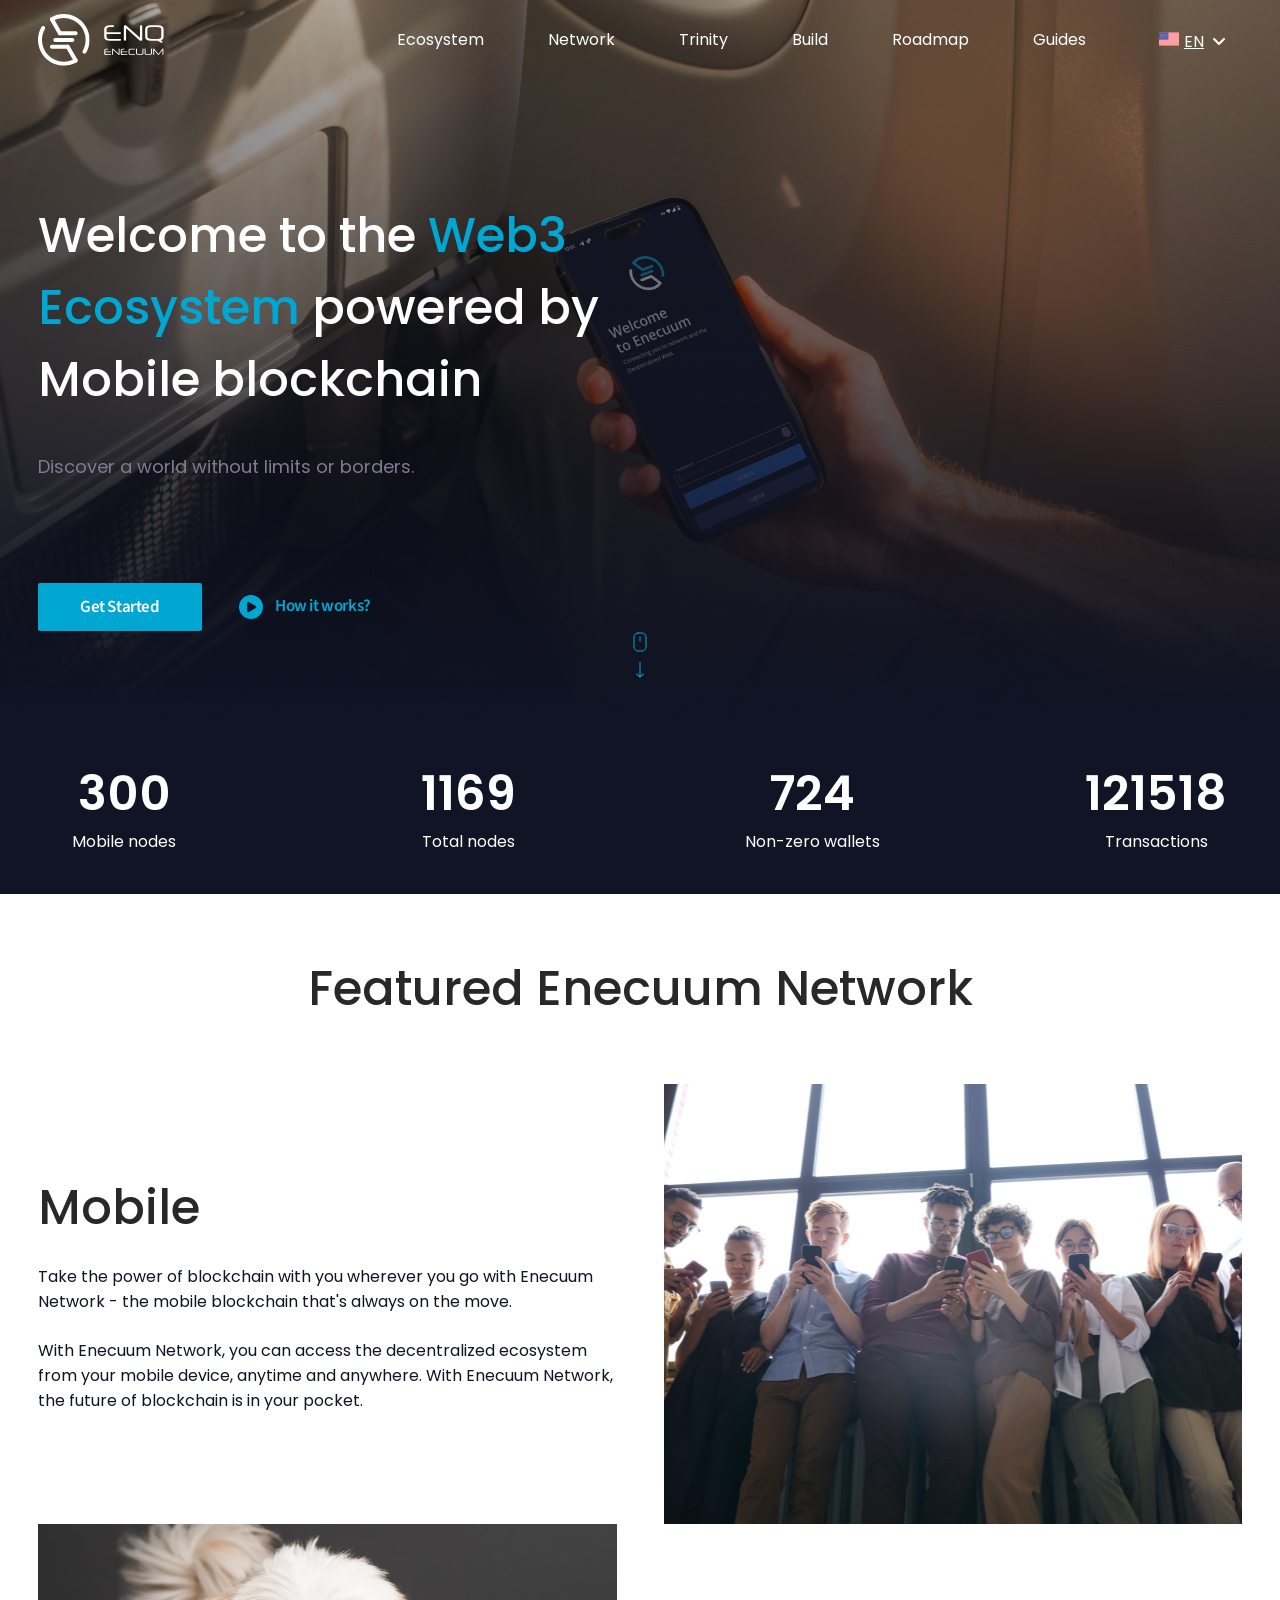
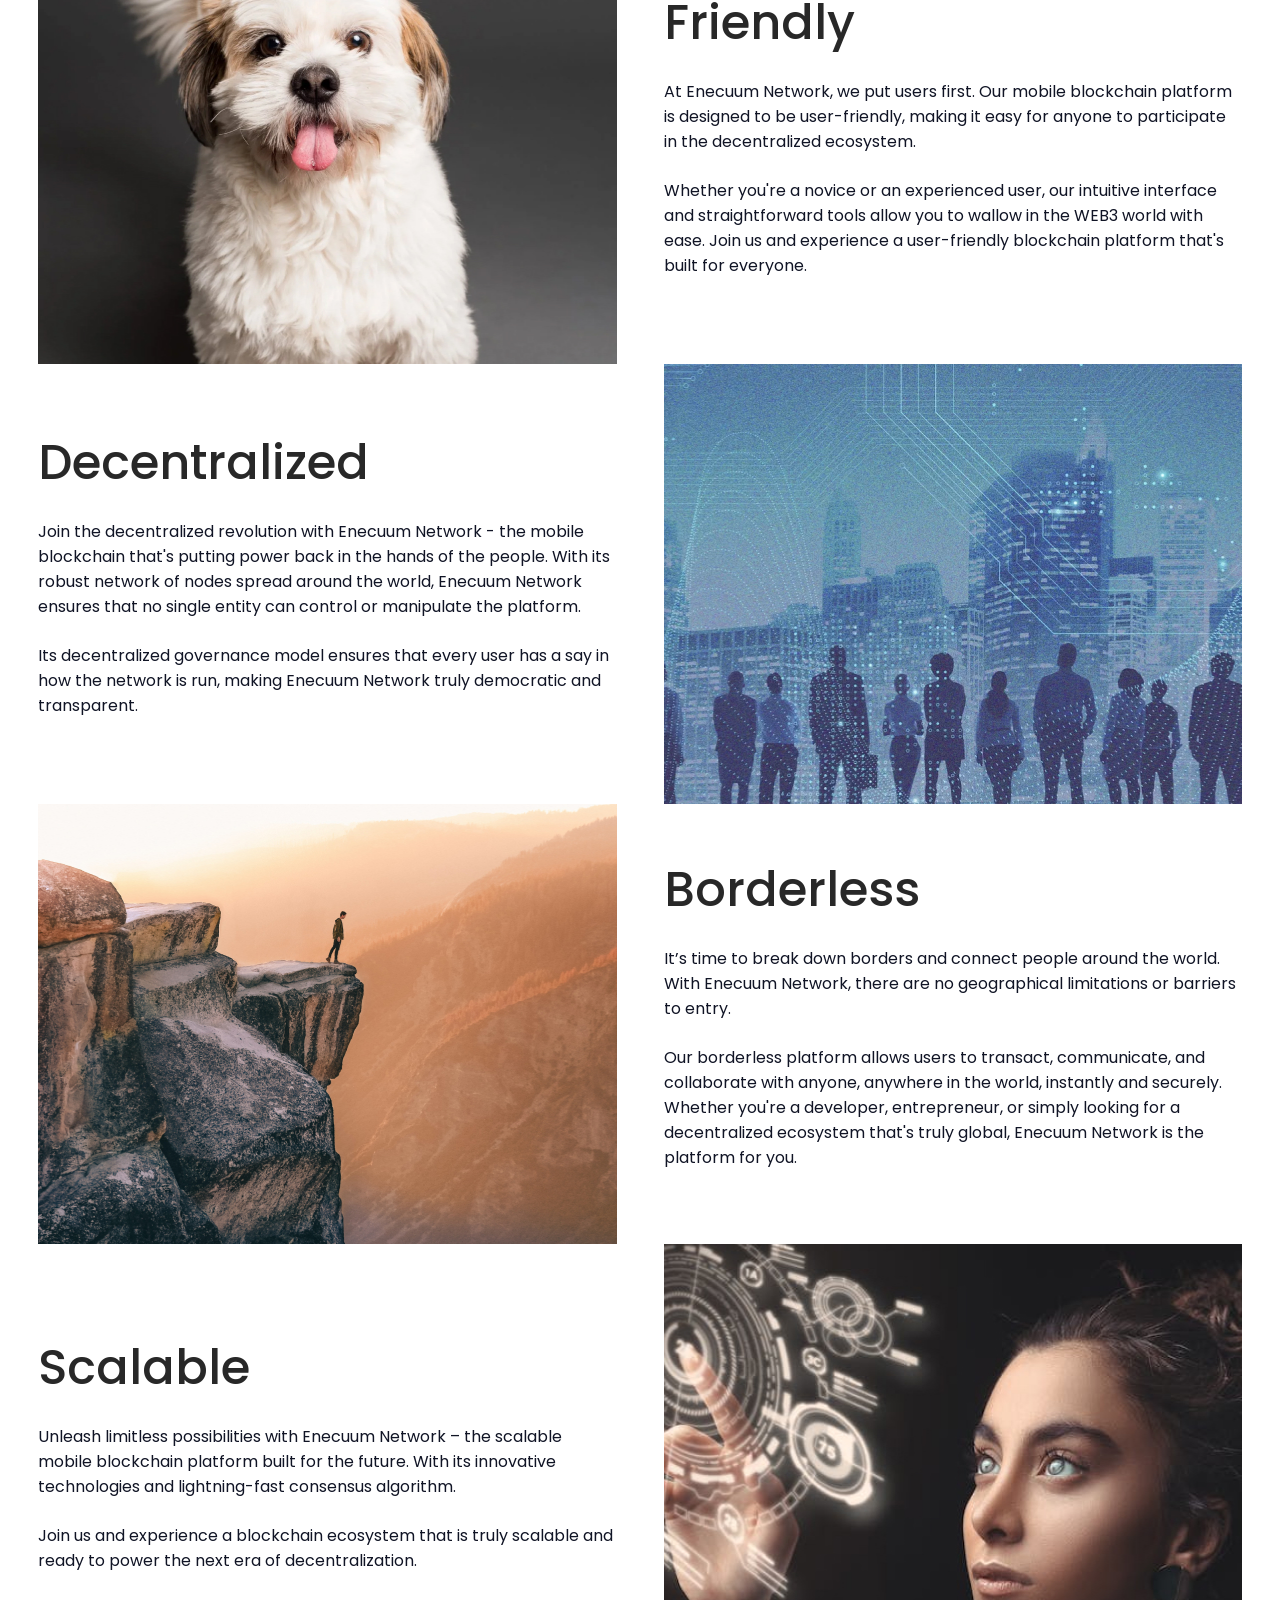
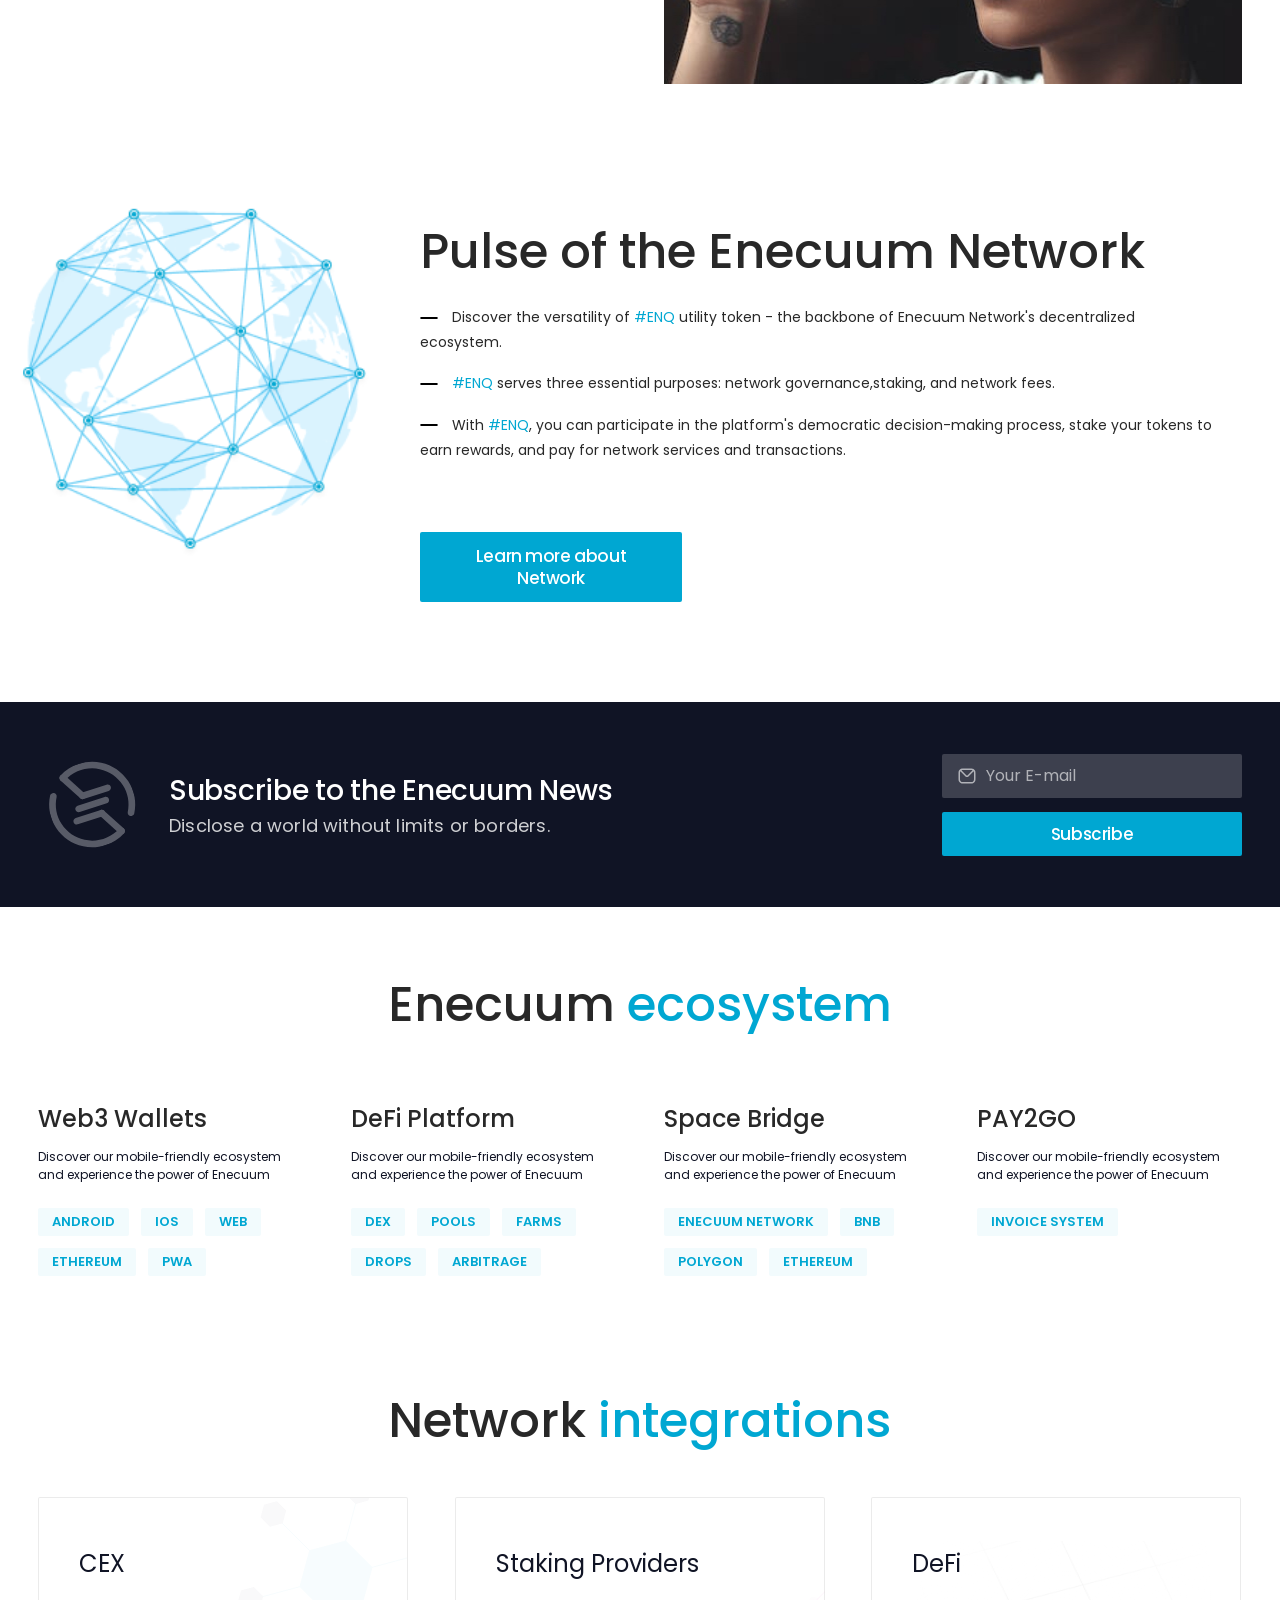
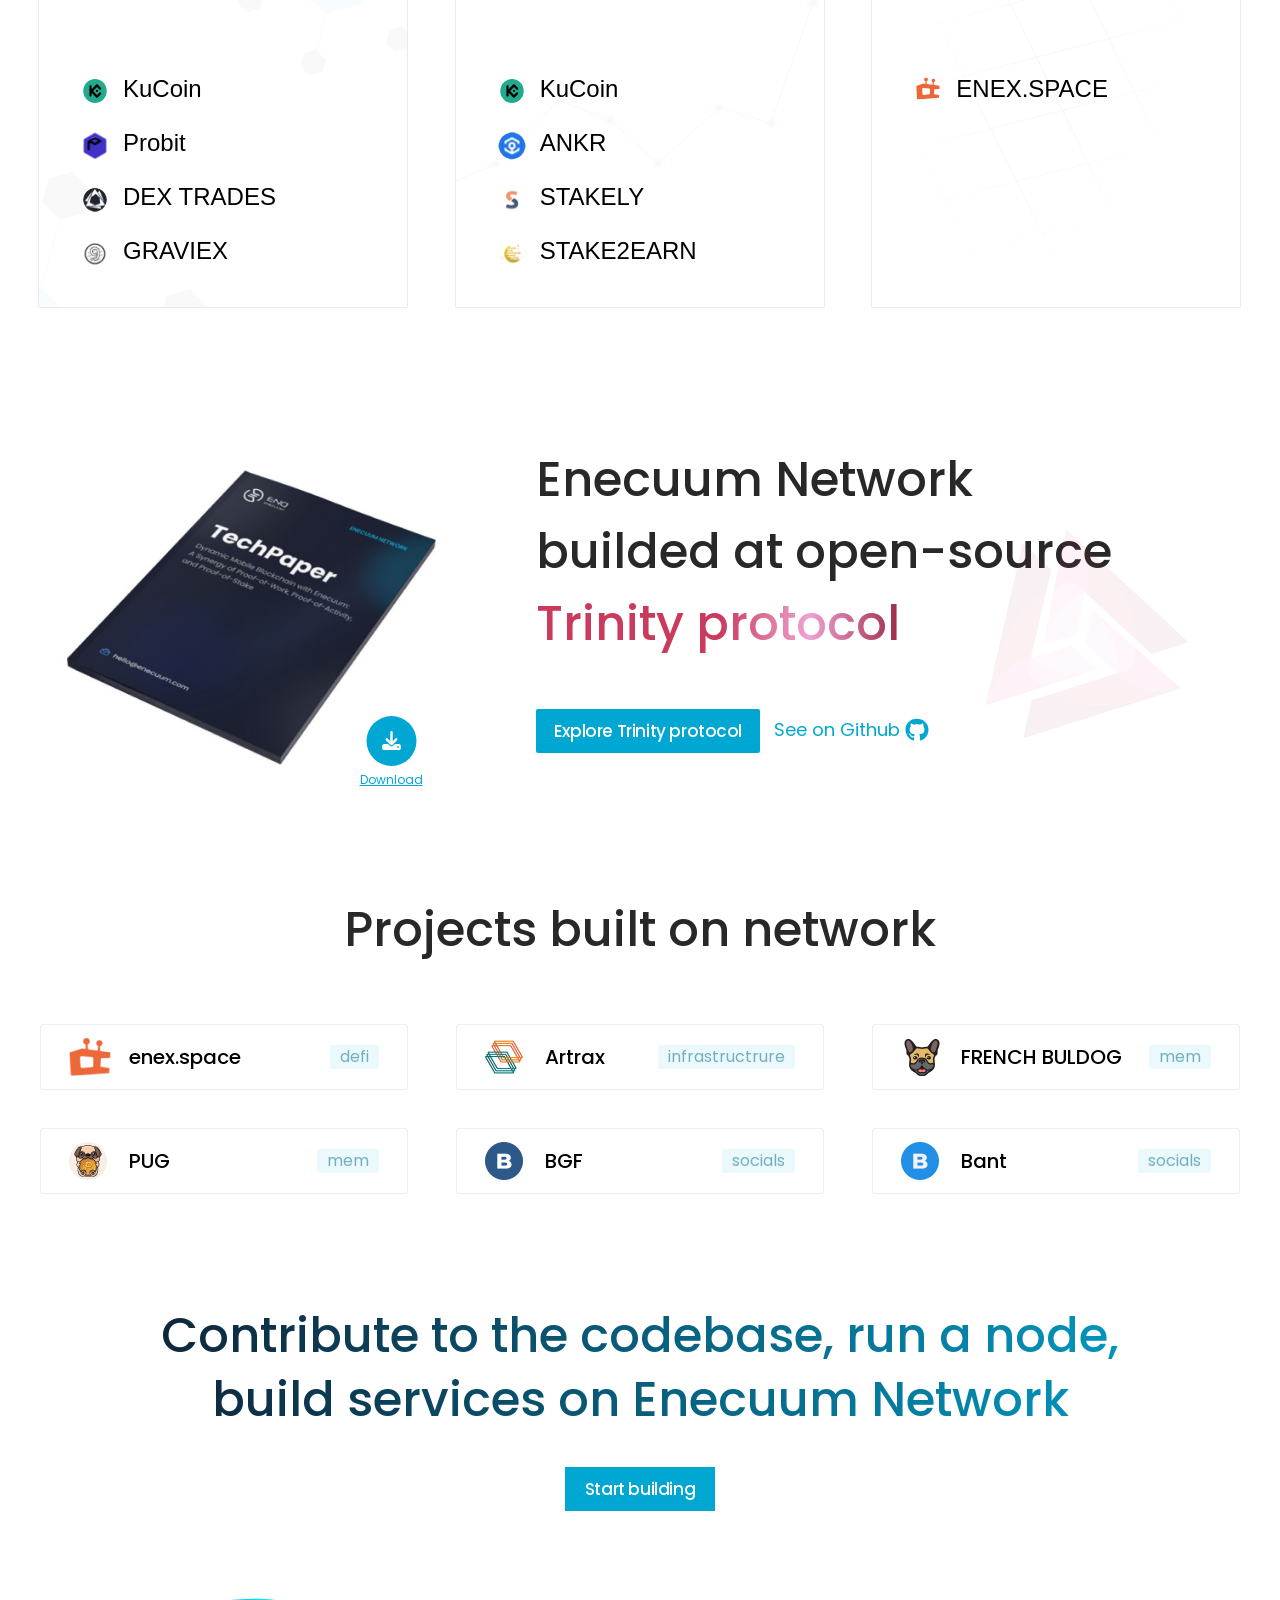
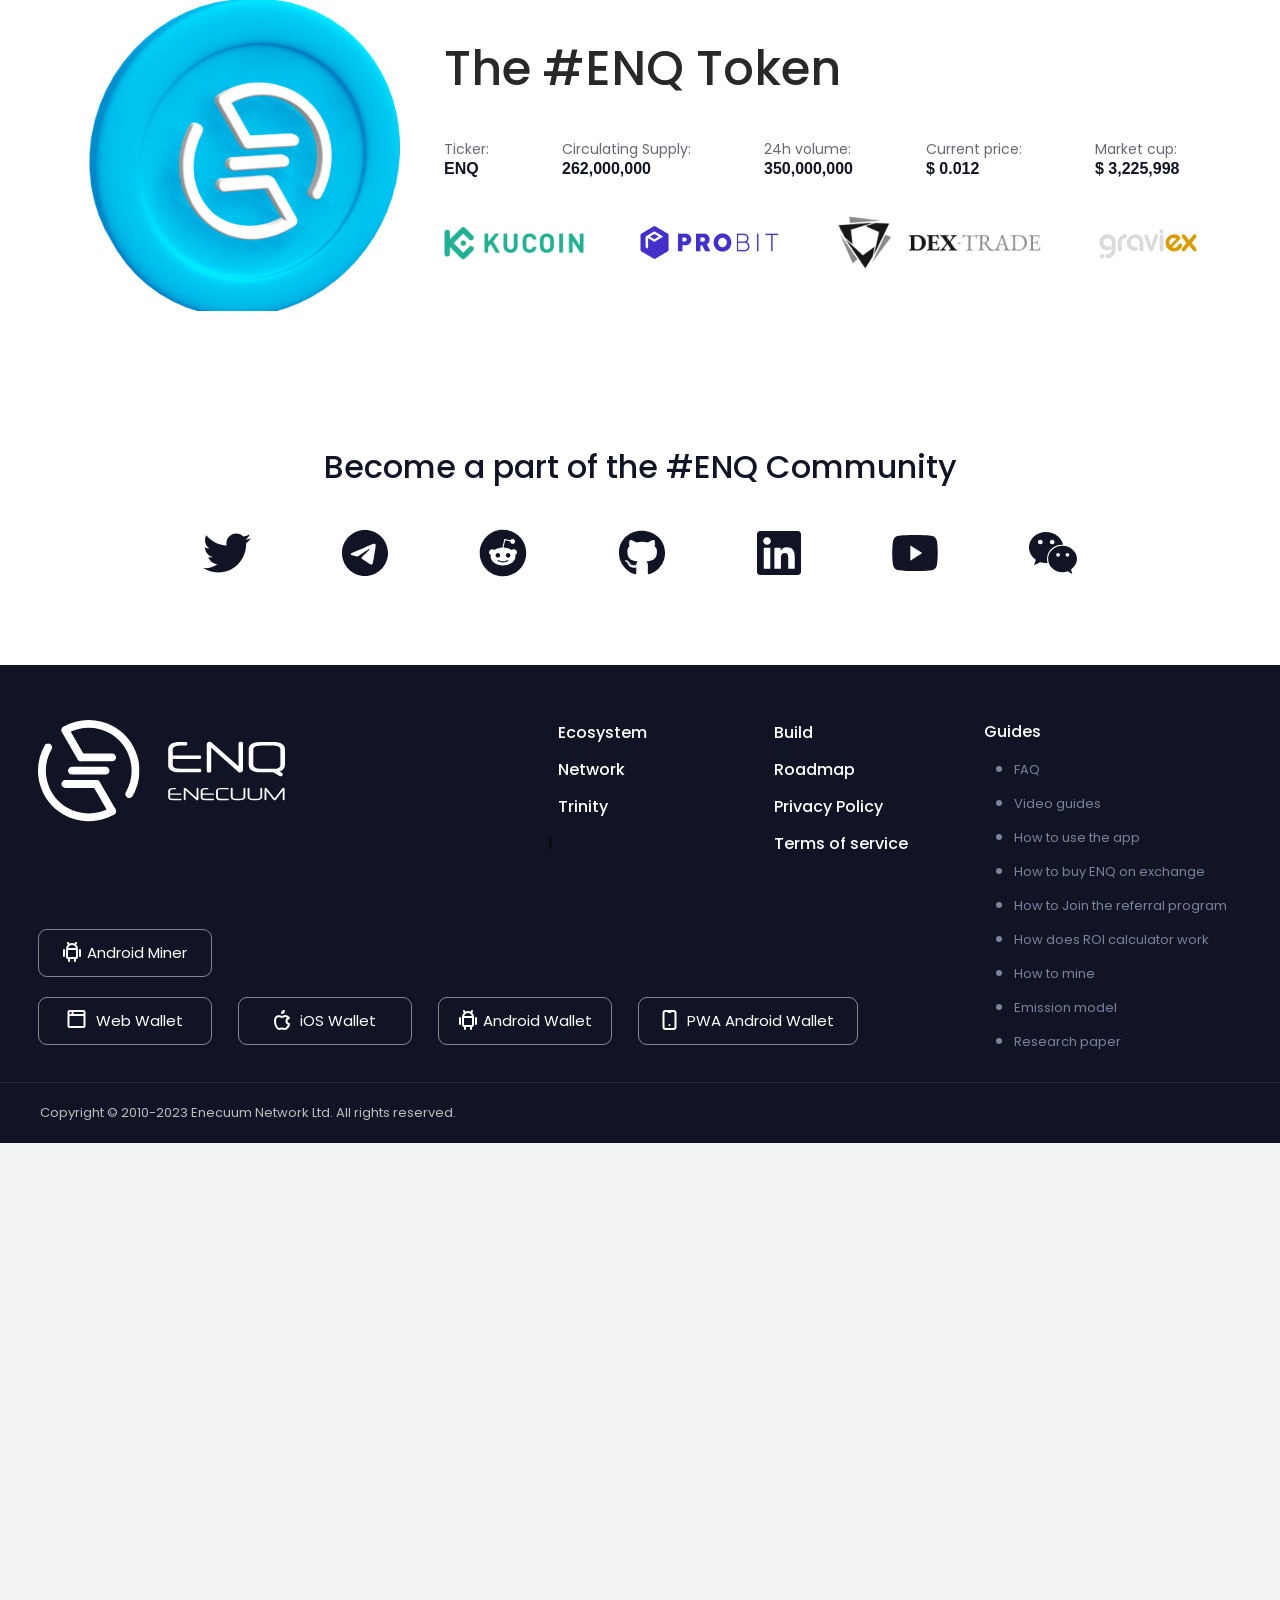
==== commit 0969fba4: "footer-commit-All-site" ====
--- a/index.html
+++ b/index.html
@@ -19,20 +19,20 @@
                         <ul class="header__menu">
                             <li class="header__menu-list"><a class="header__menu-link header__menu-link_active"
                                     href="#">Ecosystem</a></li>
-                            <li class="header__menu-list"><a href="#" class="header__menu-link">Network</a></li>
-                            <li class="header__menu-list"><a href="#" class="header__menu-link">Trinity</a></li>
-                            <li class="header__menu-list"><a href="#" class="header__menu-link">Build</a></li>
-                            <li class="header__menu-list"><a href="#" class="header__menu-link">Roadmap</a></li>
-                            <li class="header__menu-list"><a href="#" class="header__menu-link">Guides</a></li>
-                            <li class="header__menu-list lang-select" translate='no'><a href="#"
+                            <li class="header__menu-list"><a href="#!" class="header__menu-link">Network</a></li>
+                            <li class="header__menu-list"><a href="#!" class="header__menu-link">Trinity</a></li>
+                            <li class="header__menu-list"><a href="#!" class="header__menu-link">Build</a></li>
+                            <li class="header__menu-list"><a href="#!" class="header__menu-link">Roadmap</a></li>
+                            <li class="header__menu-list"><a href="#!" class="header__menu-link">Guides</a></li>
+                            <li class="header__menu-list lang-select" translate='no'><a href="#!"
                                     class="lang-select__link  lang-select__active"><img class="lang-select__img-flag"
                                         src="./img/FlagEN.svg" alt="flag">EN</a>
                                 <ul class="lang-show">
-                                    <li><a href="#" class="lang-select__link"><img class="lang-select__img-flag"
+                                    <li><a href="#!" class="lang-select__link"><img class="lang-select__img-flag"
                                                 src="./img/FlagSP.svg" alt="flag">SP</a></li>
-                                    <li><a href="#" class="lang-select__link"><img class="lang-select__img-flag"
+                                    <li><a href="#!" class="lang-select__link"><img class="lang-select__img-flag"
                                                 src="./img/FlagRU.svg" alt="flag">RU</a></li>
-                                    <li><a href="#" class="lang-select__link"><img class="lang-select__img-flag"
+                                    <li><a href="#!" class="lang-select__link"><img class="lang-select__img-flag"
                                                 src="./img/FlagFR.svg" alt="flag">FR</a></li>
                                 </ul>
                             </li>
@@ -54,7 +54,7 @@
             <p class="title__text">Discover a world without limits or borders.</p>
             <div class="title__started">
                 <a class="title__started-button" href="#">Get Started</a>
-                <a class="title__play-link" href="#"><svg class="title__started-svg" width="24" height="24"
+                <a class="title__play-link" href="#!"><svg class="title__started-svg" width="24" height="24"
                         viewBox="0 0 24 24" xmlns="http://www.w3.org/2000/svg">
                         <path
                             d="M0 12C0 8.8174 1.26428 5.76516 3.51472 3.51472C5.76516 1.26428 8.8174 0 12 0C15.1826 0 18.2348 1.26428 20.4853 3.51472C22.7357 5.76516 24 8.8174 24 12C24 15.1826 22.7357 18.2348 20.4853 20.4853C18.2348 22.7357 15.1826 24 12 24C8.8174 24 5.76516 22.7357 3.51472 20.4853C1.26428 18.2348 0 15.1826 0 12ZM8.82656 6.89531C8.47031 7.09219 8.25 7.47188 8.25 7.875V16.125C8.25 16.5328 8.47031 16.9078 8.82656 17.1047C9.18281 17.3016 9.61406 17.2969 9.96563 17.0812L16.7156 12.9562C17.0484 12.75 17.2547 12.3891 17.2547 11.9953C17.2547 11.6016 17.0484 11.2406 16.7156 11.0344L9.96563 6.90937C9.61875 6.69844 9.18281 6.68906 8.82656 6.88594V6.89531Z" />
@@ -97,7 +97,7 @@
             </div>
         </div>
         <div class="container blocknet none1">
-            <h2 class="blocknet__header"><span class="blocknet__header_color">Featured </span>Enecuum Network</h2>
+            <h2 class="header-all  blocknet__header"><span class="blocknet__header_color">Featured </span>Enecuum Network</h2>
             <div class="blocknet__box blocknet__box-mobile"></div>
             <article class="blocknet__mobile-item">
                 <h3 class="blocknet__title">Mobile</h3>
@@ -166,7 +166,7 @@
             </article>
         </div>
         <div class="network container none1">
-            <h3 class="blocknet__header network__header">Pulse of the Enecuum Network</h3>
+            <h3 class="header-all network__header">Pulse of the Enecuum Network</h3>
             <div class="network__wrapper">
                 <hr class="network__line">
                 <p class="blocknet__text network__text">
@@ -198,7 +198,7 @@
             <div class="news container">
                 <div class="news__box">
                     <div class="news__logo">
-                        <a class="news__logo-link" href="#"><img class="news__image" src="./img/FrameNews.svg"
+                        <a class="news__logo-link" href="#!"><img class="news__image" src="./img/FrameNews.svg"
                                 alt="icon"></a>
                         <div class="news__content">
                             <h3 class="news__title">Subscribe to the Enecuum News</h3>
@@ -214,18 +214,18 @@
             </div>
         </div>
         <section class="container ecosystem none1">
-            <h3 class="blocknet__header ecosystem__header">Enecuum <span
+            <h3 class="header-all ecosystem__header">Enecuum <span
                     class="ecosystem__header_color">ecosystem</span></h3>
             <article class="ecosystem__box ecosystem__box1">
                 <h4 class="ecosystem__heading">Web3 Wallets</h4>
                 <p class="ecosystem__text">Discover our mobile-friendly ecosystem and experience the power of
                     Enecuum</p>
                 <div class="ecosystem__frame">
-                    <a class="ecosystem__link" href="#">android</a>
-                    <a class="ecosystem__link" href="#">ios</a>
-                    <a class="ecosystem__link" href="#">web</a>
-                    <a class="ecosystem__link" href="#">Ethereum</a>
-                    <a class="ecosystem__link" href="#">PWA</a>
+                    <a class="ecosystem__link" href="#!">android</a>
+                    <a class="ecosystem__link" href="#!">ios</a>
+                    <a class="ecosystem__link" href="#!">web</a>
+                    <a class="ecosystem__link" href="#!">Ethereum</a>
+                    <a class="ecosystem__link" href="#!">PWA</a>
                 </div>
             </article>
             <article class="ecosystem__box ecosystem__box2">
@@ -233,11 +233,11 @@
                 <p class="ecosystem__text">Discover our mobile-friendly ecosystem and experience the power of
                     Enecuum</p>
                 <div class="ecosystem__frame">
-                    <a class="ecosystem__link" href="#">DEX</a>
-                    <a class="ecosystem__link" href="#">Pools</a>
-                    <a class="ecosystem__link" href="#">Farms</a>
-                    <a class="ecosystem__link" href="#">Drops</a>
-                    <a class="ecosystem__link" href="#">Arbitrage</a>
+                    <a class="ecosystem__link" href="#!">DEX</a>
+                    <a class="ecosystem__link" href="#!">Pools</a>
+                    <a class="ecosystem__link" href="#!">Farms</a>
+                    <a class="ecosystem__link" href="#!">Drops</a>
+                    <a class="ecosystem__link" href="#!">Arbitrage</a>
                 </div>
             </article>
             <article class="ecosystem__box ecosystem__box3">
@@ -245,10 +245,10 @@
                 <p class="ecosystem__text">Discover our mobile-friendly ecosystem and experience the power of
                     Enecuum</p>
                 <div class="ecosystem__frame">
-                    <a class="ecosystem__link" href="#">Enecuum Network</a>
-                    <a class="ecosystem__link" href="#">bnb</a>
-                    <a class="ecosystem__link" href="#">Polygon</a>
-                    <a class="ecosystem__link" href="#">Ethereum</a>
+                    <a class="ecosystem__link" href="#!">Enecuum Network</a>
+                    <a class="ecosystem__link" href="#!">bnb</a>
+                    <a class="ecosystem__link" href="#!">Polygon</a>
+                    <a class="ecosystem__link" href="#!">Ethereum</a>
                 </div>
             </article>
             <article class="ecosystem__box ecosystem__box4">
@@ -256,43 +256,43 @@
                 <p class="ecosystem__text">Discover our mobile-friendly ecosystem and experience the power of
                     Enecuum</p>
                 <div class="ecosystem__frame">
-                    <a class="ecosystem__link" href="#">Invoice system</a>
+                    <a class="ecosystem__link" href="#!">Invoice system</a>
                 </div>
             </article>
         </section>
         <section class="container integration none1">
-            <h3 class="blocknet__header integration__header">Network <span
+            <h3 class="header-all integration__header">Network <span
                     class="integration__header_color">integrations</span></h3>
             <article class="integration__box integration__cex">
                 <h4 class="integration__heading">CEX</h4>
                 <div class="integration__frame">
-                    <a href="#" class="integration__link"><img class="integration__img" src="./img/kucoin.svg"
+                    <a href="#!" class="integration__link"><img class="integration__img" src="./img/kucoin.svg"
                             alt="icon">KuCoin</a>
-                    <a href="#" class="integration__link"><img class="integration__img" src="./img/probit.svg"
+                    <a href="#!" class="integration__link"><img class="integration__img" src="./img/probit.svg"
                             alt="icon">Probit</a>
-                    <a href="#" class="integration__link"><img class="integration__img" src="./img/trades.svg"
+                    <a href="#!" class="integration__link"><img class="integration__img" src="./img/trades.svg"
                             alt="icon">DEX TRADES</a>
-                    <a href="#" class="integration__link"><img class="integration__img" src="./img/graviex.svg"
+                    <a href="#!" class="integration__link"><img class="integration__img" src="./img/graviex.svg"
                             alt="icon">GRAVIEX</a>
                 </div>
             </article>
             <article class="integration__box integration__staking">
                 <h4 class="integration__heading">Staking Providers</h4>
                 <div class="integration__frame">
-                    <a href="#" class="integration__link"><img class="integration__img" src="./img/kucoin.svg"
+                    <a href="#!" class="integration__link"><img class="integration__img" src="./img/kucoin.svg"
                             alt="icon">KuCoin</a>
-                    <a href="#" class="integration__link"><img class="integration__img" src="./img/ankr.svg"
+                    <a href="#!" class="integration__link"><img class="integration__img" src="./img/ankr.svg"
                             alt="icon">ANKR</a>
-                    <a href="#" class="integration__link"><img class="integration__img" src="./img/stakely.svg"
+                    <a href="#!" class="integration__link"><img class="integration__img" src="./img/stakely.svg"
                             alt="icon">STAKELY</a>
-                    <a href="#" class="integration__link"><img class="integration__img" src="./img/stake2.svg"
+                    <a href="#!" class="integration__link"><img class="integration__img" src="./img/stake2.svg"
                             alt="icon">STAKE2EARN</a>
                 </div>
             </article>
             <article class="integration__box integration__defi">
                 <h4 class="integration__heading">DeFi</h4>
                 <div class="integration__frame">
-                    <a href="#" class="integration__link"><img class="integration__img" src="./img/enex.svg"
+                    <a href="#!" class="integration__link"><img class="integration__img" src="./img/enex.svg"
                             alt="icon">ENEX.SPACE</a>
                 </div>
             </article>
@@ -329,10 +329,10 @@
                 </div>
             </div>
             <div class="trinity__right-box">
-                <h3 class="blocknet__header trinity__header">Enecuum Network<br> builded at open-source<br><span
+                <h3 class="header-all trinity__header">Enecuum Network<br> builded at open-source<br><span
                         class="trinity__header_color"> Trinity protocol</span></h3>
                 <div class="trinity__right-buttons-box">
-                    <a class="trinity__right-button" href="#">Explore Trinity protocol</a>
+                    <a class="trinity__right-button" href="#!">Explore Trinity protocol</a>
                     <a class="trinity__right-link" href="https://github.com/" target="_blank">See on Github<svg
                             class="trinity__right-svg" width="24" height="23" viewBox="0 0 24 23"
                             xmlns="http://www.w3.org/2000/svg">
@@ -344,24 +344,24 @@
             </div>
         </section>
         <section class="container projects">
-            <h3 class="blocknet__header projects__header">Projects built on network</h3>
+            <h3 class="header-all projects__header">Projects built on network</h3>
             <div class="projects__items">
-                <a class="projects__item1 projects__item-link" href="#">enex.space<p class="projects__item-text">defi
+                <a class="projects__item1 projects__item-link" href="#!">enex.space<p class="projects__item-text">defi
                     </p></a>
-                <a class="projects__item2 projects__item-link" href="#">Artrax<p class="projects__item-text">
+                <a class="projects__item2 projects__item-link" href="#!">Artrax<p class="projects__item-text">
                         infrastructrure</p></a>
-                <a class="projects__item3 projects__item-link" href="#">FRENCH BULDOG<p class="projects__item-text">mem
+                <a class="projects__item3 projects__item-link" href="#!">FRENCH BULDOG<p class="projects__item-text">mem
                     </p></a>
-                <a class="projects__item4 projects__item-link" href="#">PUG<p class="projects__item-text">mem</p></a>
-                <a class="projects__item5 projects__item-link" href="#">BGF<p class="projects__item-text">socials</p>
+                <a class="projects__item4 projects__item-link" href="#!">PUG<p class="projects__item-text">mem</p></a>
+                <a class="projects__item5 projects__item-link" href="#!">BGF<p class="projects__item-text">socials</p>
                 </a>
-                <a class="projects__item6 projects__item-link" href="#">Bant<p class="projects__item-text">socials</p>
+                <a class="projects__item6 projects__item-link" href="#!">Bant<p class="projects__item-text">socials</p>
                 </a>
             </div>
         </section>
 
         <section class="services">
-            <h3 class="blocknet__header services__header">Contribute to the codebase, run a node,<br>
+            <h3 class="header-all services__header">Contribute to the codebase, run a node,<br>
                 build services on Enecuum Network</h3>
             <button class="services__button">Start building</button>
 
@@ -403,38 +403,38 @@
         <section class="container community">
             <h4 class="community__network-title">Become a part of the #ENQ Community</h4>
             <div class="community__images">
-                <a class="community__link" href="#"><svg class="community__image-svg" width="48" height="40" viewBox="0 0 48 40"
+                <a class="community__link" href="#!"><svg class="community__image-svg" width="48" height="40" viewBox="0 0 48 40"
                         xmlns="http://www.w3.org/2000/svg">
                         <path
                             d="M43.0659 10.2233C43.0964 10.6496 43.0964 11.0761 43.0964 11.5025C43.0964 24.5075 33.198 39.4923 15.1066 39.4923C9.53297 39.4923 4.35534 37.878 0 35.0761C0.791906 35.1674 1.55325 35.1979 2.37562 35.1979C6.97453 35.1979 11.2081 33.6446 14.5888 30.9949C10.2639 30.9035 6.63956 28.071 5.39081 24.1725C6 24.2638 6.60909 24.3248 7.24875 24.3248C8.13197 24.3248 9.01528 24.2029 9.83756 23.9898C5.32997 23.076 1.94916 19.1167 1.94916 14.3349V14.2132C3.25875 14.9441 4.78172 15.401 6.39581 15.4618C3.74606 13.6953 2.01009 10.6801 2.01009 7.26891C2.01009 5.44154 2.49731 3.76641 3.35016 2.30447C8.19281 8.27401 15.472 12.1724 23.6344 12.5989C23.4821 11.8679 23.3907 11.1066 23.3907 10.3451C23.3907 4.92376 27.7765 0.507568 33.2283 0.507568C36.0607 0.507568 38.6191 1.69538 40.4161 3.61416C42.6394 3.18779 44.7713 2.36541 46.6597 1.23854C45.9287 3.52285 44.3754 5.44163 42.3349 6.65982C44.3146 6.44672 46.2334 5.89838 47.9998 5.13704C46.6599 7.08619 44.9847 8.82216 43.0659 10.2233Z" />
                     </svg></a>
-                <a class="community__link" href="#"><svg class="community__image-svg" width="46" height="46" viewBox="0 0 46 46"
+                <a class="community__link" href="#!"><svg class="community__image-svg" width="46" height="46" viewBox="0 0 46 46"
                         xmlns="http://www.w3.org/2000/svg">
                         <path
                             d="M23 0C10.2974 0 0 10.2974 0 23C0 35.7026 10.2974 46 23 46C35.7026 46 46 35.7026 46 23C46 10.2974 35.7026 0 23 0ZM33.6609 15.6419C33.3148 19.2787 31.8171 28.1043 31.0548 32.1777C30.7325 33.9013 30.0975 34.4792 29.483 34.5357C28.1475 34.6587 27.1331 33.6531 25.8395 32.805C23.8152 31.4781 22.6716 30.652 20.7066 29.3572C18.4358 27.8608 19.9079 27.0386 21.202 25.6939C21.5407 25.3421 27.4256 19.9893 27.5395 19.5037C27.5537 19.443 27.5674 19.2162 27.4325 19.0971C27.2977 18.9781 27.0996 19.0184 26.9563 19.0508C26.7533 19.0969 23.5194 21.2343 17.2547 25.4631C16.3369 26.0934 15.5055 26.4005 14.7605 26.3844C13.9393 26.3667 12.3596 25.9202 11.1852 25.5383C9.74486 25.0702 8.60005 24.8227 8.69975 24.0275C8.75169 23.6132 9.32205 23.1897 10.4108 22.7569C17.1158 19.8357 21.5869 17.9097 23.8239 16.9791C30.2112 14.3223 31.5385 13.8608 32.4036 13.8454C32.5939 13.8423 33.0193 13.8894 33.2948 14.113C33.4781 14.2723 33.5949 14.4946 33.6222 14.7359C33.6689 15.0355 33.6819 15.3394 33.6609 15.6419Z" />
                     </svg></a>
-                <a class="community__link" href="#"><svg class="community__image-svg" width="48" height="48" viewBox="0 0 48 48"
+                <a class="community__link" href="#!"><svg class="community__image-svg" width="48" height="48" viewBox="0 0 48 48"
                         xmlns="http://www.w3.org/2000/svg">
                         <path
                             d="M18.8906 28.6406C17.5969 28.6406 16.5563 27.6 16.5563 26.3344C16.5563 25.0406 17.5969 24 18.8906 24C20.1656 24 21.1969 25.0406 21.1969 26.3344C21.1969 27.6094 20.1562 28.6406 18.8906 28.6406ZM47.25 24C47.25 36.8438 36.8438 47.25 24 47.25C11.1562 47.25 0.75 36.8438 0.75 24C0.75 11.1562 11.1562 0.75 24 0.75C36.8438 0.75 47.25 11.1562 47.25 24ZM34.8469 20.1375C33.9656 20.1375 33.1875 20.5031 32.6156 21.075C30.5156 19.6219 27.6844 18.6844 24.5437 18.5812L26.175 11.2406L31.3688 12.4125C31.3688 13.6875 32.4094 14.7188 33.675 14.7188C34.9688 14.7188 36.0094 13.6594 36.0094 12.3844C36.0094 11.1094 34.9688 10.05 33.675 10.05C32.7656 10.05 31.9875 10.5938 31.6031 11.3438L25.8656 10.0688C25.5844 9.99375 25.2938 10.2 25.2188 10.4813L23.4281 18.5812C20.3156 18.7125 17.5125 19.6406 15.4125 21.0938C14.8406 20.4937 14.0344 20.1375 13.1531 20.1375C9.88125 20.1375 8.8125 24.5344 11.8031 26.025C11.7 26.4938 11.6437 26.9813 11.6437 27.4781C11.6437 32.4094 17.1938 36.4031 24.0188 36.4031C30.8719 36.4031 36.4219 32.4094 36.4219 27.4781C36.4219 26.9813 36.3656 26.4656 36.2438 25.9969C39.1781 24.4969 38.1 20.1375 34.8469 20.1375ZM28.3875 31.0312C26.6812 32.7375 21.2531 32.7094 19.6125 31.0312C19.4062 30.825 19.0406 30.825 18.8344 31.0312C18.6 31.2656 18.6 31.6313 18.8344 31.8375C20.9719 33.975 27.0188 33.975 29.1656 31.8375C29.4 31.6313 29.4 31.2656 29.1656 31.0312C28.9594 30.825 28.5937 30.825 28.3875 31.0312ZM29.1094 24C27.8344 24 26.8031 25.0406 26.8031 26.3344C26.8031 27.6094 27.8438 28.6406 29.1094 28.6406C30.4031 28.6406 31.4437 27.6 31.4437 26.3344C31.4437 25.0406 30.4125 24 29.1094 24Z" />
                     </svg></a>
-                <a class="community__link" href="#"><svg class="community__image-svg" width="48" height="45" viewBox="0 0 48 45"
+                <a class="community__link" href="#!"><svg class="community__image-svg" width="48" height="45" viewBox="0 0 48 45"
                         xmlns="http://www.w3.org/2000/svg">
                         <path
                             d="M16.3736 35.7152C16.3736 35.895 16.1599 36.0389 15.8905 36.0389C15.5839 36.0659 15.3702 35.922 15.3702 35.7152C15.3702 35.5353 15.5839 35.3914 15.8533 35.3914C16.132 35.3645 16.3736 35.5084 16.3736 35.7152ZM13.4843 35.3105C13.4193 35.4904 13.6051 35.6972 13.8838 35.7511C14.1253 35.8411 14.404 35.7511 14.4598 35.5713C14.5155 35.3914 14.339 35.1846 14.0603 35.1037C13.8187 35.0407 13.5493 35.1307 13.4843 35.3105ZM17.5906 35.1576C17.3212 35.2206 17.1354 35.3914 17.1633 35.5983C17.1911 35.7781 17.4327 35.895 17.7114 35.8321C17.9808 35.7691 18.1666 35.5983 18.1387 35.4184C18.1109 35.2476 17.86 35.1307 17.5906 35.1576ZM23.7036 0.698975C10.818 0.698975 0.960938 10.1679 0.960938 22.6403C0.960938 32.6128 7.44558 41.1466 16.708 44.15C17.8972 44.3568 18.3153 43.6464 18.3153 43.0619C18.3153 42.5044 18.2874 39.429 18.2874 37.5406C18.2874 37.5406 11.7842 38.8895 10.4185 34.8609C10.4185 34.8609 9.35939 32.2441 7.83578 31.5697C7.83578 31.5697 5.70829 30.1579 7.98442 30.1849C7.98442 30.1849 10.2977 30.3647 11.5705 32.5049C13.6051 35.976 17.0146 34.9778 18.3431 34.3843C18.5568 32.9455 19.1607 31.9474 19.8296 31.3539C14.6363 30.7964 9.39655 30.068 9.39655 21.4173C9.39655 18.9444 10.1026 17.7035 11.5891 16.1208C11.3475 15.5363 10.5578 13.1264 11.8306 10.015C13.7723 9.43054 18.2409 12.443 18.2409 12.443C20.099 11.9394 22.0964 11.6786 24.0753 11.6786C26.0541 11.6786 28.0515 11.9394 29.9096 12.443C29.9096 12.443 34.3782 9.42155 36.3199 10.015C37.5927 13.1354 36.803 15.5363 36.5615 16.1208C38.0479 17.7125 38.9584 18.9534 38.9584 21.4173C38.9584 30.095 33.4864 30.7874 28.2931 31.3539C29.1478 32.0643 29.8724 33.4131 29.8724 35.5263C29.8724 38.5568 29.8445 42.3066 29.8445 43.0439C29.8445 43.6284 30.2719 44.3388 31.4518 44.132C40.7421 41.1466 47.0409 32.6128 47.0409 22.6403C47.0409 10.1679 36.5893 0.698975 23.7036 0.698975ZM9.99113 31.7136C9.87036 31.8035 9.89823 32.0103 10.0562 32.1812C10.2048 32.3251 10.4185 32.388 10.5393 32.2711C10.66 32.1812 10.6322 31.9744 10.4742 31.8035C10.3256 31.6596 10.1119 31.5967 9.99113 31.7136ZM8.98778 30.9852C8.92274 31.1021 9.01565 31.246 9.20145 31.3359C9.3501 31.4258 9.5359 31.3988 9.60094 31.273C9.66597 31.1561 9.57307 31.0122 9.38726 30.9223C9.20145 30.8683 9.05281 30.8953 8.98778 30.9852ZM11.9978 34.1865C11.8492 34.3034 11.9049 34.5731 12.1186 34.744C12.3323 34.9508 12.6017 34.9778 12.7225 34.8339C12.8433 34.717 12.7875 34.4473 12.6017 34.2764C12.3973 34.0696 12.1186 34.0426 11.9978 34.1865ZM10.9387 32.8646C10.7901 32.9545 10.7901 33.1883 10.9387 33.3951C11.0874 33.602 11.3382 33.6919 11.459 33.602C11.6076 33.4851 11.6076 33.2513 11.459 33.0444C11.3289 32.8376 11.0874 32.7477 10.9387 32.8646Z" />
                     </svg></a>
-                <a class="community__link" href="#"><svg class="community__image-svg" width="44" height="44" viewBox="0 0 44 44"
+                <a class="community__link" href="#!"><svg class="community__image-svg" width="44" height="44" viewBox="0 0 44 44"
                         xmlns="http://www.w3.org/2000/svg">
                         <path
                             d="M40.8571 0H3.13304C1.40446 0 0 1.42411 0 3.17232V40.8277C0 42.5759 1.40446 44 3.13304 44H40.8571C42.5857 44 44 42.5759 44 40.8277V3.17232C44 1.42411 42.5857 0 40.8571 0ZM13.2982 37.7143H6.77679V16.7161H13.308V37.7143H13.2982ZM10.0375 13.8482C7.94554 13.8482 6.25625 12.1491 6.25625 10.067C6.25625 7.98482 7.94554 6.28571 10.0375 6.28571C12.1196 6.28571 13.8187 7.98482 13.8187 10.067C13.8187 12.1589 12.1295 13.8482 10.0375 13.8482ZM37.7437 37.7143H31.2223V27.5C31.2223 25.0643 31.1732 21.9312 27.8339 21.9312C24.4357 21.9312 23.9152 24.583 23.9152 27.3232V37.7143H17.3938V16.7161H23.65V19.5839H23.7384C24.6125 17.9339 26.7437 16.1955 29.9161 16.1955C36.5161 16.1955 37.7437 20.5464 37.7437 26.2036V37.7143Z" />
                     </svg></a>
-                <a class="community__link" href="#"><svg class="community__image-svg" width="46" height="36" viewBox="0 0 46 36"
+                <a class="community__link" href="#!"><svg class="community__image-svg" width="46" height="36" viewBox="0 0 46 36"
                         xmlns="http://www.w3.org/2000/svg">
                         <path
                             d="M44.8043 5.63278C44.2809 3.41559 42.7387 1.66941 40.7806 1.07681C37.2315 0 22.9997 0 22.9997 0C22.9997 0 8.76806 0 5.21881 1.07681C3.26072 1.6695 1.71856 3.41559 1.19514 5.63278C0.244141 9.65156 0.244141 18.0364 0.244141 18.0364C0.244141 18.0364 0.244141 26.4212 1.19514 30.44C1.71856 32.6572 3.26072 34.3306 5.21881 34.9232C8.76806 36 22.9997 36 22.9997 36C22.9997 36 37.2314 36 40.7806 34.9232C42.7387 34.3306 44.2809 32.6572 44.8043 30.44C45.7553 26.4212 45.7553 18.0364 45.7553 18.0364C45.7553 18.0364 45.7553 9.65156 44.8043 5.63278ZM18.3451 25.6492V10.4236L30.2401 18.0366L18.3451 25.6492Z" />
                     </svg>
                 </a>
-                <a class="community__link" href="#"><svg class="community__image-svg" width="48" height="42" viewBox="0 0 48 42"
+                <a class="community__link" href="#!"><svg class="community__image-svg" width="48" height="42" viewBox="0 0 48 42"
                         xmlns="http://www.w3.org/2000/svg">
                         <path
                             d="M32.4829 12.7097C33.0415 12.7097 33.5825 12.7378 34.1236 12.8128C32.6749 5.46441 25.3353 0 16.992 0C7.63636 0 0 6.82348 0 15.5028C0 20.5079 2.55709 24.6414 6.79855 27.8375L5.11418 33.3301L11.0487 30.1339C13.1782 30.5838 14.8713 31.0431 17.0007 31.0431C17.5418 31.0431 18.0567 31.015 18.5978 30.9681C18.2487 29.759 18.0567 28.4749 18.0567 27.1439C18.048 19.1863 24.4189 12.7097 32.4829 12.7097ZM23.3629 7.75139C24.6284 7.75139 25.4749 8.66057 25.4749 10.0384C25.4749 11.3975 24.6284 12.3066 23.3629 12.3066C22.0713 12.3066 20.8058 11.3975 20.8058 10.0384C20.8145 8.66057 22.08 7.75139 23.3629 7.75139ZM11.4589 12.3066C10.1935 12.3066 8.90182 11.3975 8.90182 10.0384C8.90182 8.65119 10.1935 7.75139 11.4589 7.75139C12.7505 7.75139 13.5884 8.66057 13.5884 10.0384C13.5884 11.4068 12.7505 12.3066 11.4589 12.3066ZM48 26.9377C48 19.6362 41.2015 13.6938 33.5651 13.6938C25.4749 13.6938 19.1302 19.6362 19.1302 26.9377C19.1302 34.2392 25.4836 40.1817 33.5651 40.1817C35.2495 40.1817 36.96 39.7036 38.6793 39.2537L43.3396 42L42.048 37.4448C45.4691 34.6891 48 31.0431 48 26.9377ZM28.8785 24.6414C28.032 24.6414 27.1942 23.7322 27.1942 22.8043C27.1942 21.8951 28.0407 20.9953 28.8785 20.9953C30.1702 20.9953 31.008 21.9045 31.008 22.8043C31.008 23.7416 30.1615 24.6414 28.8785 24.6414ZM38.2255 24.6414C37.3789 24.6414 36.5411 23.7322 36.5411 22.8043C36.5411 21.8951 37.3876 20.9953 38.2255 20.9953C39.4909 20.9953 40.3549 21.9045 40.3549 22.8043C40.3636 23.7416 39.4909 24.6414 38.2255 24.6414Z" />
@@ -443,6 +443,79 @@
     
         </section>
     </main>
+    <footer class="footer">
+        <div class="container footer__content">
+            <a class="footer__logo" href="index.html"><img class="footer__image" src="./img/footer_logo.svg"
+                    alt="logo"></a>
+            <div class="footer__box1">
+                <ul class="footer__text1">
+                    <li class="footer__list-text"><a class="footer__link-list" href="#!">Ecosystem</a></li>
+                    <li class="footer__list-text"><a class="footer__link-list" href="#!">Network</a></li>
+                    <li class="footer__list-text"><a class="footer__link-list" href="#!">Trinity</a></li>
+                </ul>
+!
+            </div>
+            <div class="footer__box2">
+                <ul class="footer__text2">
+                    <li class="footer__list-text"><a class="footer__link-list" href="#!">Build</a></li>
+                    <li class="footer__list-text"><a class="footer__link-list" href="#!">Roadmap</a></li>
+                    <li class="footer__list-text"><a class="footer__link-list" href="#!">Privacy Policy</a></li>
+                    <li class="footer__list-text"><a class="footer__link-list" href="#!">Terms of service</a></li>
+                </ul>
+
+            </div>
+            <div class="footer__box3">
+                <h4 class="footer__header-box3">Guides</h4>
+                <ul class="footer__text3">
+                    <li class="footer__list-text1"><a class="footer__link-list1" href="#!">FAQ</a></li>
+                    <li class="footer__list-text1"><a class="footer__link-list1" href="#!">Video guides</a></li>
+                    <li class="footer__list-text1"><a class="footer__link-list1" href="#!">How to use the app</a></li>
+                    <li class="footer__list-text1"><a class="footer__link-list1" href="#!">How to buy ENQ on exchange</a></li>
+                    <li class="footer__list-text1"><a class="footer__link-list1" href="#!">How to Join the referral program</a></li>
+                    <li class="footer__list-text1"><a class="footer__link-list1" href="#!">How does ROI calculator work</a></li>
+                    <li class="footer__list-text1"><a class="footer__link-list1" href="#!">How to mine</a></li>
+                    <li class="footer__list-text1"><a class="footer__link-list1" href="#!">Emission model</a></li>
+                    <li class="footer__list-text1"><a class="footer__link-list1" href="#!">Research paper</a></li>
+
+                </ul>
+
+            </div>
+            <div class="footer__system">
+                <div class="footer__system-item  footer__system_miner">
+                    <a class="footer__system-link  footer__link-miner" href="#!"><img src="./img/android.svg" alt="android">Android Miner</a>
+
+                </div>
+
+                <div class="footer__system-item  footer__system_web">
+                    <a class="footer__system-link  footer__link-web" href="#!"><img src="./img/web.svg" alt="web"> Web Wallet</a>
+
+                </div>
+                <div class="footer__system-item  footer__system_ios">
+                    <a class="footer__system-link  footer__link-ios" href="#!"><img src="./img/ios.svg" alt="ios"> iOS Wallet</a>
+
+                </div>
+                <div class="footer__system-item  footer__system_wallet">
+                    <a class="footer__system-link  footer__link-wallet" href="#!"><img src="./img/android.svg" alt="wallet">Android Wallet</a>
+
+                </div>
+                <div class="footer__system-item  footer__system_pwa">
+                    <a class="footer__system-link  footer__link-pwa" href="#!"><img src="./img/pwa.svg" alt="pwa"> PWA Android Wallet</a>
+
+                </div>
+            </div>
+
+        </div>
+        <div class="footer__line"></div>
+        <p class="footer__end">
+            Copyright © 2010-2023 Enecuum Network Ltd. All rights reserved.
+        </p>
+
+
+    </footer>
+
+
+
+
     <div class="bottom-box" style="height: 600px; background-color: rgb(242, 243, 243);"></div>
 
     <script src="./js/main.js"></script>
--- a/css/main.css
+++ b/css/main.css
@@ -152,7 +152,7 @@
   }
 }
 
-.blocknet__header {
+.header-all {
   grid-area: header;
   font-style: normal;
   font-weight: 500;
@@ -161,27 +161,27 @@
   text-align: center;
   color: #282828;
 }
-.blocknet__header_color {
+.header-all_color {
   color: #00A7D2;
 }
 @media screen and (max-width: 1248px) {
-  .blocknet__header {
+  .header-all {
     font-size: 32px;
   }
 }
 @media screen and (max-width: 984px) {
-  .blocknet__header {
+  .header-all {
     padding-top: 36px;
   }
 }
 @media screen and (max-width: 744px) {
-  .blocknet__header {
+  .header-all {
     font-size: 24px;
     padding-top: 0px;
   }
 }
 @media screen and (max-width: 464px) {
-  .blocknet__header {
+  .header-all {
     font-size: 20px;
   }
 }
@@ -218,6 +218,11 @@
   height: 82px;
   z-index: 10;
 }
+@media screen and (max-width: 984px) {
+  .header__top-box {
+    position: relative;
+  }
+}
 .header__menu-box {
   display: flex;
   justify-content: space-between;
@@ -308,7 +313,7 @@
   }
 }
 .header__menu-link:hover {
-  color: #00A7D2;
+  color: #00D3F0;
 }
 @media screen and (max-width: 984px) {
   .header__menu-link:hover {
@@ -2044,6 +2049,7 @@
   padding-right: calc(50% - 612px);
   background-image: url(./../img/token.png);
   background-position-x: calc(50% - 404px);
+  background-size: contain;
   background-repeat: no-repeat;
 }
 @media screen and (max-width: 1440px) {
@@ -2051,8 +2057,8 @@
     margin-top: 84px;
     padding-left: calc(50% - 561px);
     padding-right: calc(50% - 561px);
+    background-size: 324px;
     background-position-x: calc(50% - 394px);
-    background-size: 326px;
   }
 }
 @media screen and (max-width: 1248px) {
@@ -2069,7 +2075,7 @@
     padding-left: calc(50% - 356px);
     padding-right: calc(50% - 356px);
     background-position-x: calc(50% - 360px);
-    background-size: 284px;
+    background-size: 274px;
   }
 }
 @media screen and (max-width: 744px) {
@@ -2078,7 +2084,6 @@
     padding-left: calc(50% - 266px);
     padding-right: calc(50% - 266px);
     background-position-x: calc(50% - 314px);
-    background-size: 274px;
   }
 }
 @media screen and (max-width: 577px) {
@@ -2334,4 +2339,292 @@
 .community__image-svg:hover {
   transform: translateY(-3px);
   fill: #00A7D2;
+}
+
+.footer {
+  max-width: 1920px;
+  background: #101425;
+  margin: 0 auto;
+  height: auto;
+  overflow: hidden;
+}
+.footer__content {
+  display: grid;
+  justify-items: start;
+  grid-template-columns: repeat(5, 1fr);
+  grid-template-rows: repeat(3, auto);
+  grid-template-areas: "footer__box0 . footer__box1 footer__box2 footer__box3" "box box box . footer__box3";
+  padding-top: 55px;
+  padding-bottom: 20px;
+}
+@media screen and (max-width: 1440px) {
+  .footer__content {
+    grid-template-columns: 280px 230px 216px 220px 250px;
+  }
+}
+@media screen and (max-width: 1248px) {
+  .footer__content {
+    grid-template-columns: 200px 30px 220px 240px 250px;
+    grid-template-areas: "footer__box0 . footer__box1 footer__box2 footer__box3" "box box box box box";
+  }
+}
+@media screen and (max-width: 984px) {
+  .footer__content {
+    grid-template-columns: 210px 240px 250px;
+    grid-template-areas: "footer__box1 footer__box2 footer__box3" "box box box";
+  }
+}
+@media screen and (max-width: 744px) {
+  .footer__content {
+    grid-template-columns: 110px 170px 250px;
+    padding-bottom: 35px;
+  }
+}
+@media screen and (max-width: 577px) {
+  .footer__content {
+    grid-template-columns: 1fr auto;
+    grid-template-areas: "footer__box1 footer__box2" "footer__box3 footer__box3" "box box ";
+  }
+}
+.footer__image {
+  grid-area: footer__box0;
+}
+@media screen and (max-width: 1248px) {
+  .footer__image {
+    width: 174px;
+  }
+}
+@media screen and (max-width: 984px) {
+  .footer__image {
+    display: none;
+  }
+}
+.footer__box1 {
+  grid-area: footer__box1;
+}
+.footer__box2 {
+  grid-area: footer__box2;
+}
+@media screen and (max-width: 577px) {
+  .footer__box2 {
+    padding-right: 10px;
+  }
+}
+.footer__box3 {
+  grid-area: footer__box3;
+}
+.footer__header-box3 {
+  margin-bottom: 12px;
+  font-style: normal;
+  font-weight: 500;
+  font-size: 16px;
+  line-height: 24px;
+  color: #FFF;
+}
+@media screen and (max-width: 577px) {
+  .footer__header-box3 {
+    padding-left: 10px;
+  }
+}
+.footer__list-text {
+  margin-bottom: 12px;
+  list-style-type: none;
+}
+.footer__text1, .footer__text2 {
+  padding-left: 10px;
+}
+.footer__text3 {
+  padding-left: 30px;
+}
+.footer__link-list {
+  font-style: normal;
+  font-weight: 500;
+  font-size: 16px;
+  line-height: 24px;
+  text-decoration: none;
+  color: #FFF;
+  transition: color 0.2s ease-in-out;
+}
+.footer__link-list:hover {
+  color: #00D3F0;
+}
+.footer__link-list1 {
+  font-family: "Poppins";
+  font-style: normal;
+  font-weight: 400;
+  font-size: 13px;
+  line-height: 20px;
+  color: #79839C;
+  text-decoration: none;
+  transition: color 0.2s ease;
+}
+.footer__link-list1:hover {
+  color: #FFF;
+}
+.footer__list-text1 {
+  margin-bottom: 9px;
+  list-style-type: disc;
+}
+.footer__list-text1::marker {
+  color: #79839C;
+}
+.footer__list-text1:hover::marker {
+  color: #FFF;
+}
+.footer__system {
+  grid-area: box;
+  display: grid;
+  grid-template-columns: 180px 180px 180px 220px;
+  grid-template-rows: 48px 48px;
+  gap: 20px;
+  padding-top: 45px;
+  align-items: center;
+  grid-template-areas: "miner . . ." "web ios wallet pwa";
+}
+.footer__system_miner {
+  grid-area: miner;
+}
+.footer__system_web {
+  grid-area: web;
+}
+.footer__system_ios {
+  grid-area: ios;
+}
+.footer__system_wallet {
+  grid-area: wallet;
+}
+.footer__system_pwa {
+  grid-area: pwa;
+}
+@media screen and (max-width: 1248px) {
+  .footer__system {
+    padding-top: 0px;
+  }
+}
+@media screen and (max-width: 984px) {
+  .footer__system {
+    grid-template-columns: 144px 136px 168px 202px;
+    gap: 16px;
+  }
+}
+@media screen and (max-width: 744px) {
+  .footer__system {
+    padding-top: 30px;
+    padding-left: 10px;
+    gap: 13px;
+    grid-template-columns: 144px 50px 176px;
+    grid-template-rows: 48px 48px 48px;
+    grid-template-areas: "miner miner miner" "web ios ios " "pwa pwa wallet";
+  }
+}
+@media screen and (max-width: 577px) {
+  .footer__system {
+    grid-template-columns: 1fr;
+    grid-template-rows: repeat(5, 48px);
+    grid-template-areas: "miner" "pwa" "web" "ios" "wallet";
+    align-items: center;
+    margin: 0 auto;
+    padding-left: 0;
+  }
+}
+.footer__system-item {
+  display: flex;
+  text-align: center;
+}
+.footer__system-item img {
+  margin-right: 6px;
+}
+.footer__system-link {
+  padding: 12px 0px;
+  font-style: normal;
+  font-weight: 400;
+  font-size: 15px;
+  line-height: 22px;
+  color: #FFF;
+  text-decoration: none;
+  border: 0.5px solid rgba(255, 255, 255, 0.49);
+  border-radius: 9px;
+  transition: background-color 0.3s ease-in-out;
+}
+@media screen and (max-width: 984px) {
+  .footer__system-link {
+    font-size: 14px;
+    line-height: 21px;
+  }
+}
+.footer__system-link:hover {
+  background-color: #00D3F0;
+}
+.footer__link-miner, .footer__link-web, .footer__link-ios, .footer__link-wallet {
+  width: 174px;
+}
+@media screen and (max-width: 577px) {
+  .footer__link-miner, .footer__link-web, .footer__link-ios, .footer__link-wallet {
+    width: 288px;
+  }
+}
+@media screen and (max-width: 464px) {
+  .footer__link-miner, .footer__link-web, .footer__link-ios, .footer__link-wallet {
+    width: 260px;
+  }
+}
+.footer__link-pwa {
+  width: 220px;
+}
+@media screen and (max-width: 577px) {
+  .footer__link-pwa {
+    width: 288px;
+  }
+}
+@media screen and (max-width: 464px) {
+  .footer__link-pwa {
+    width: 260px;
+  }
+}
+.footer__line {
+  max-width: 1440px;
+  height: 1px;
+  background: rgba(255, 255, 255, 0.11);
+  margin: auto;
+}
+@media screen and (max-width: 1248px) {
+  .footer__line {
+    max-width: 1248px;
+  }
+}
+.footer__end {
+  font-style: normal;
+  font-weight: 400;
+  font-size: 13px;
+  line-height: 20px;
+  color: #BDBDBD;
+  padding-top: 20px;
+  padding-bottom: 20px;
+  padding-left: calc(50% - 700px);
+}
+@media screen and (max-width: 1440px) {
+  .footer__end {
+    padding-left: calc(50% - 600px);
+  }
+}
+@media screen and (max-width: 1248px) {
+  .footer__end {
+    padding-left: calc(50% - 470px);
+  }
+}
+@media screen and (max-width: 984px) {
+  .footer__end {
+    padding-left: calc(50% - 350px);
+  }
+}
+@media screen and (max-width: 744px) {
+  .footer__end {
+    padding-left: calc(50% - 260px);
+  }
+}
+@media screen and (max-width: 577px) {
+  .footer__end {
+    padding-left: 10px;
+    padding-right: 10px;
+  }
 }/*# sourceMappingURL=main.css.map */
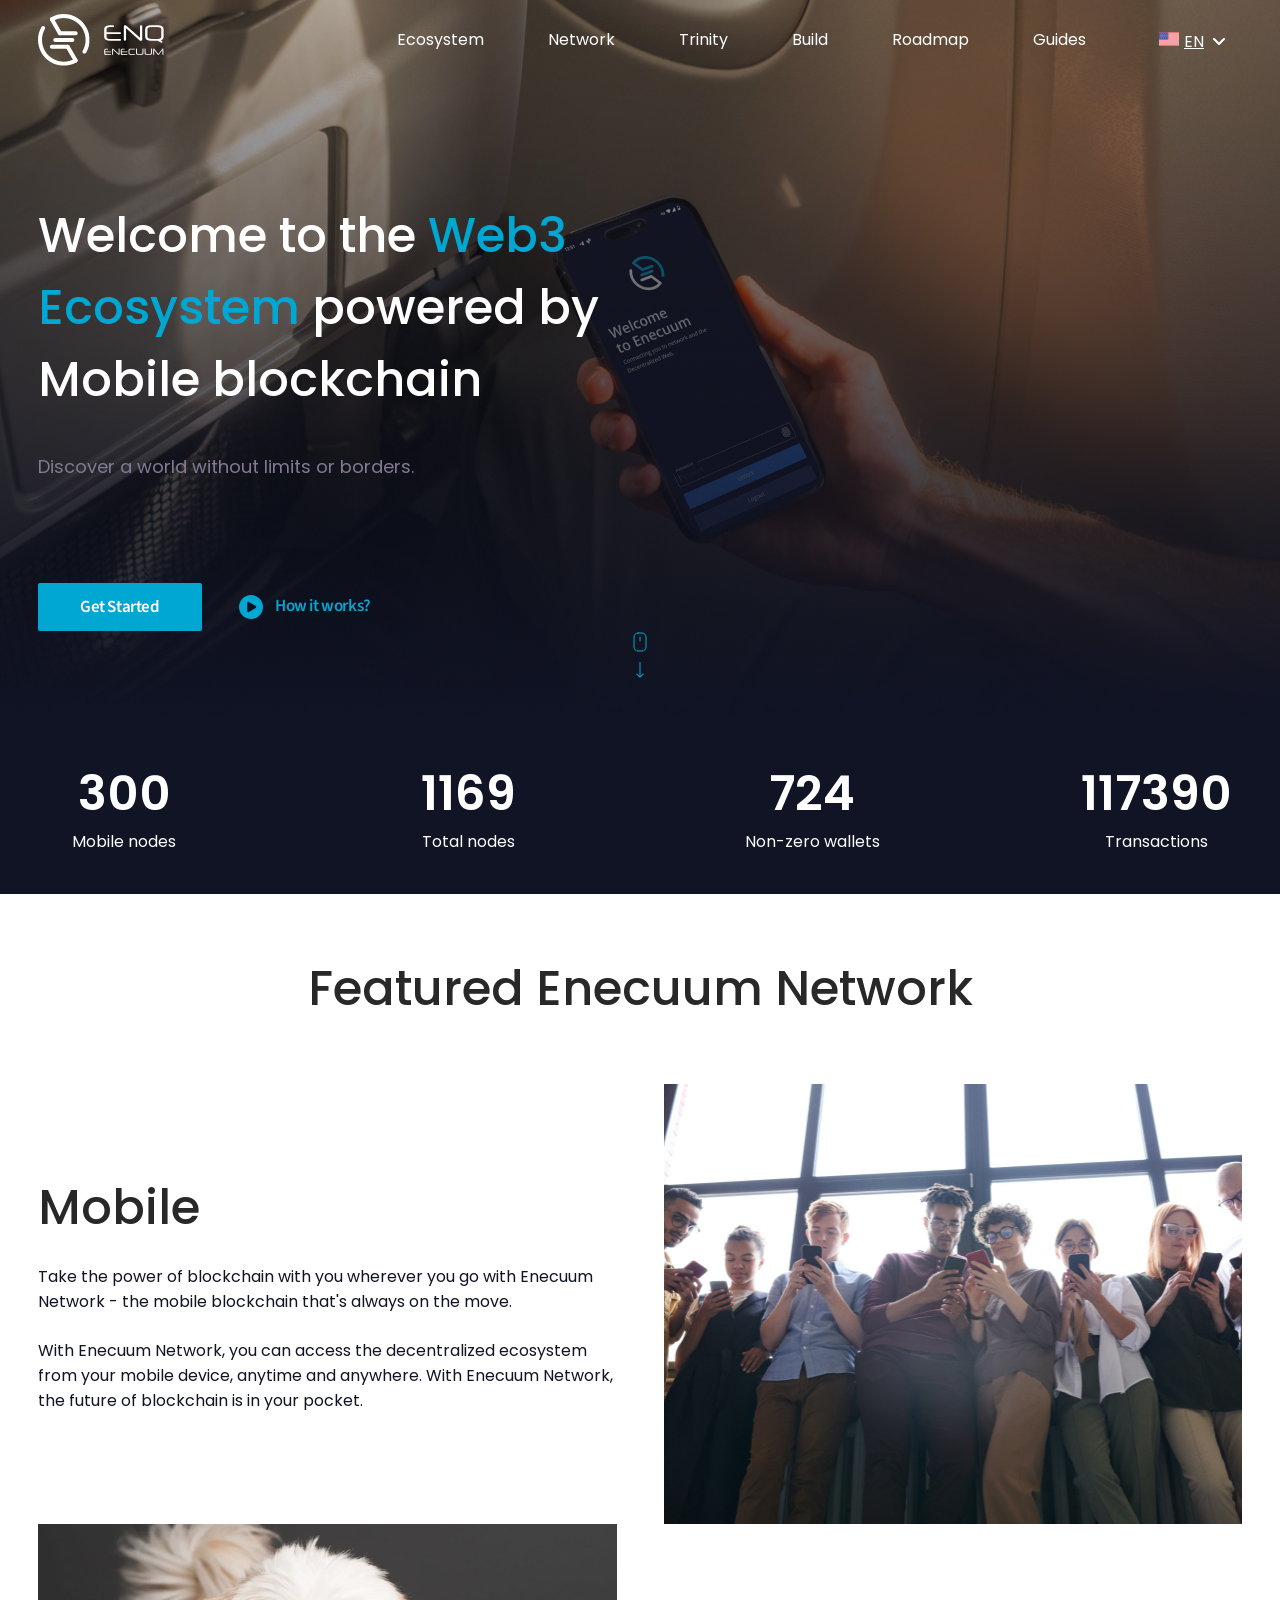
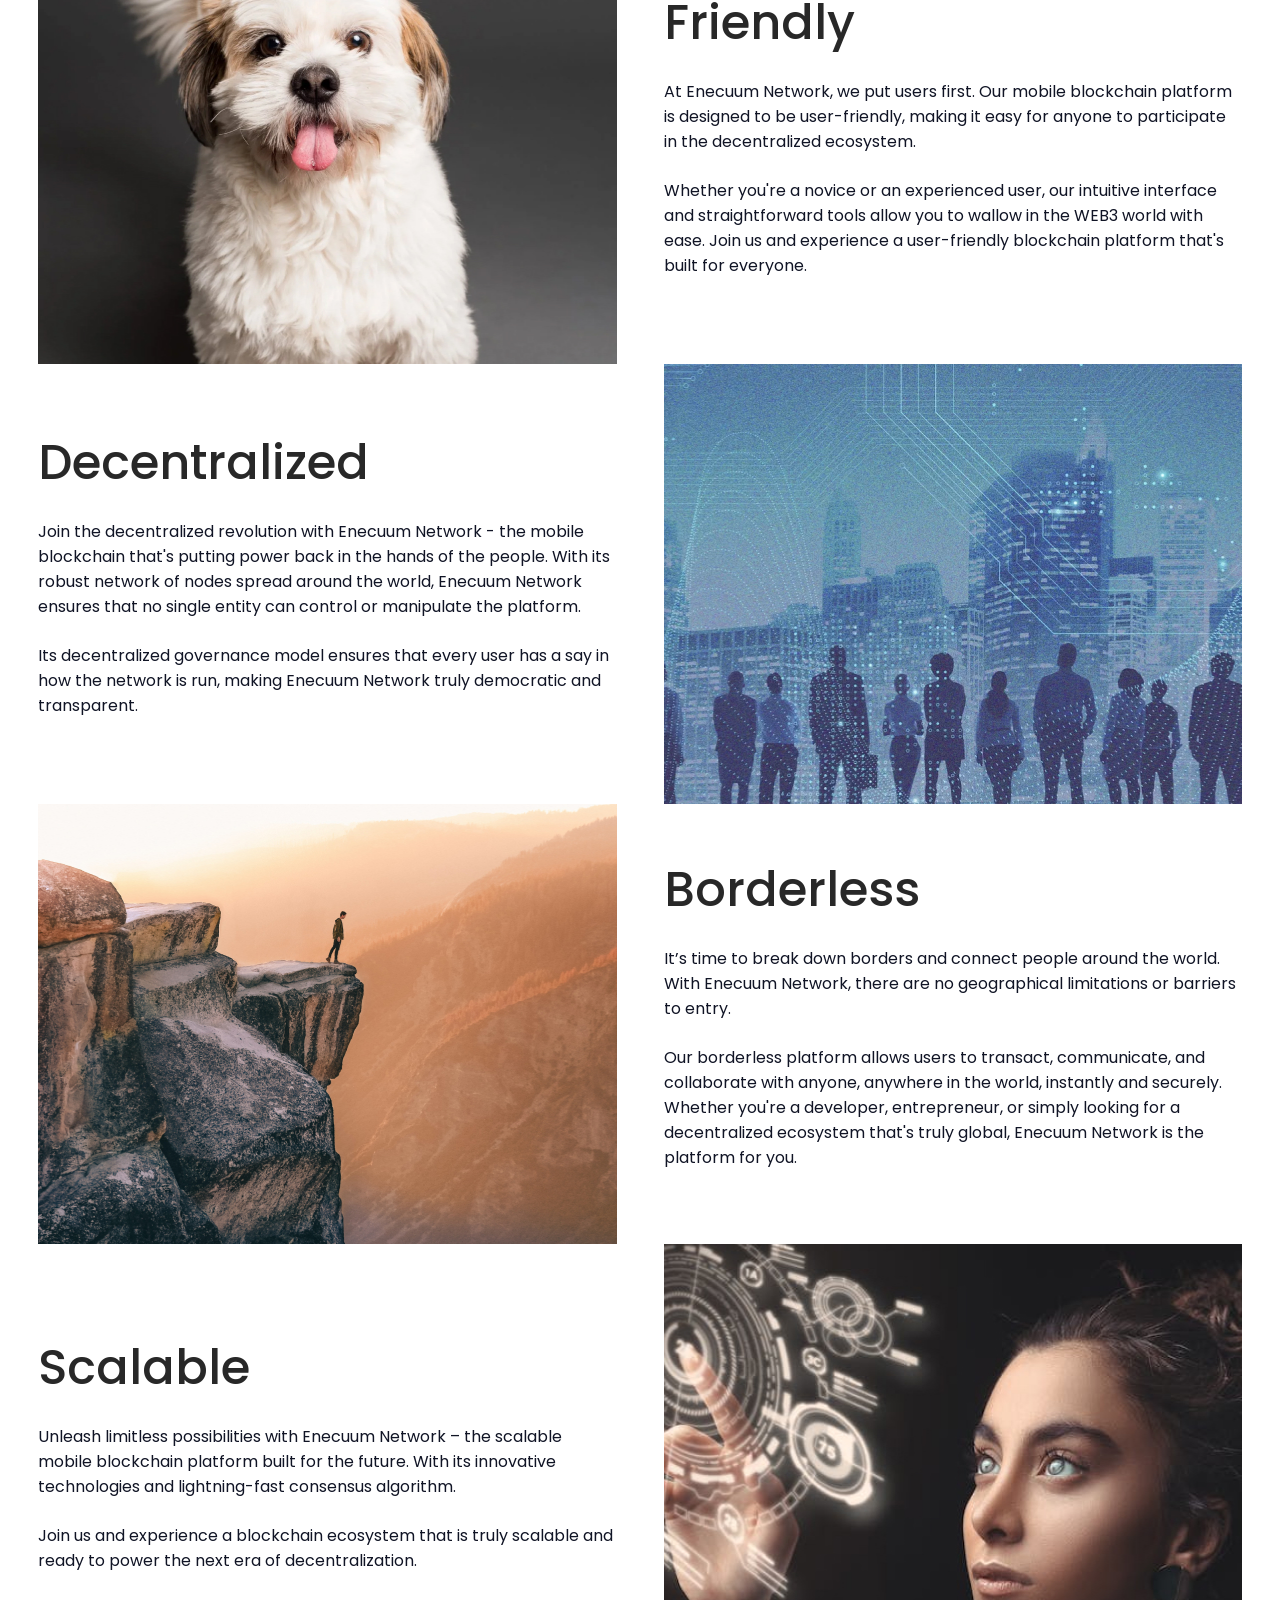
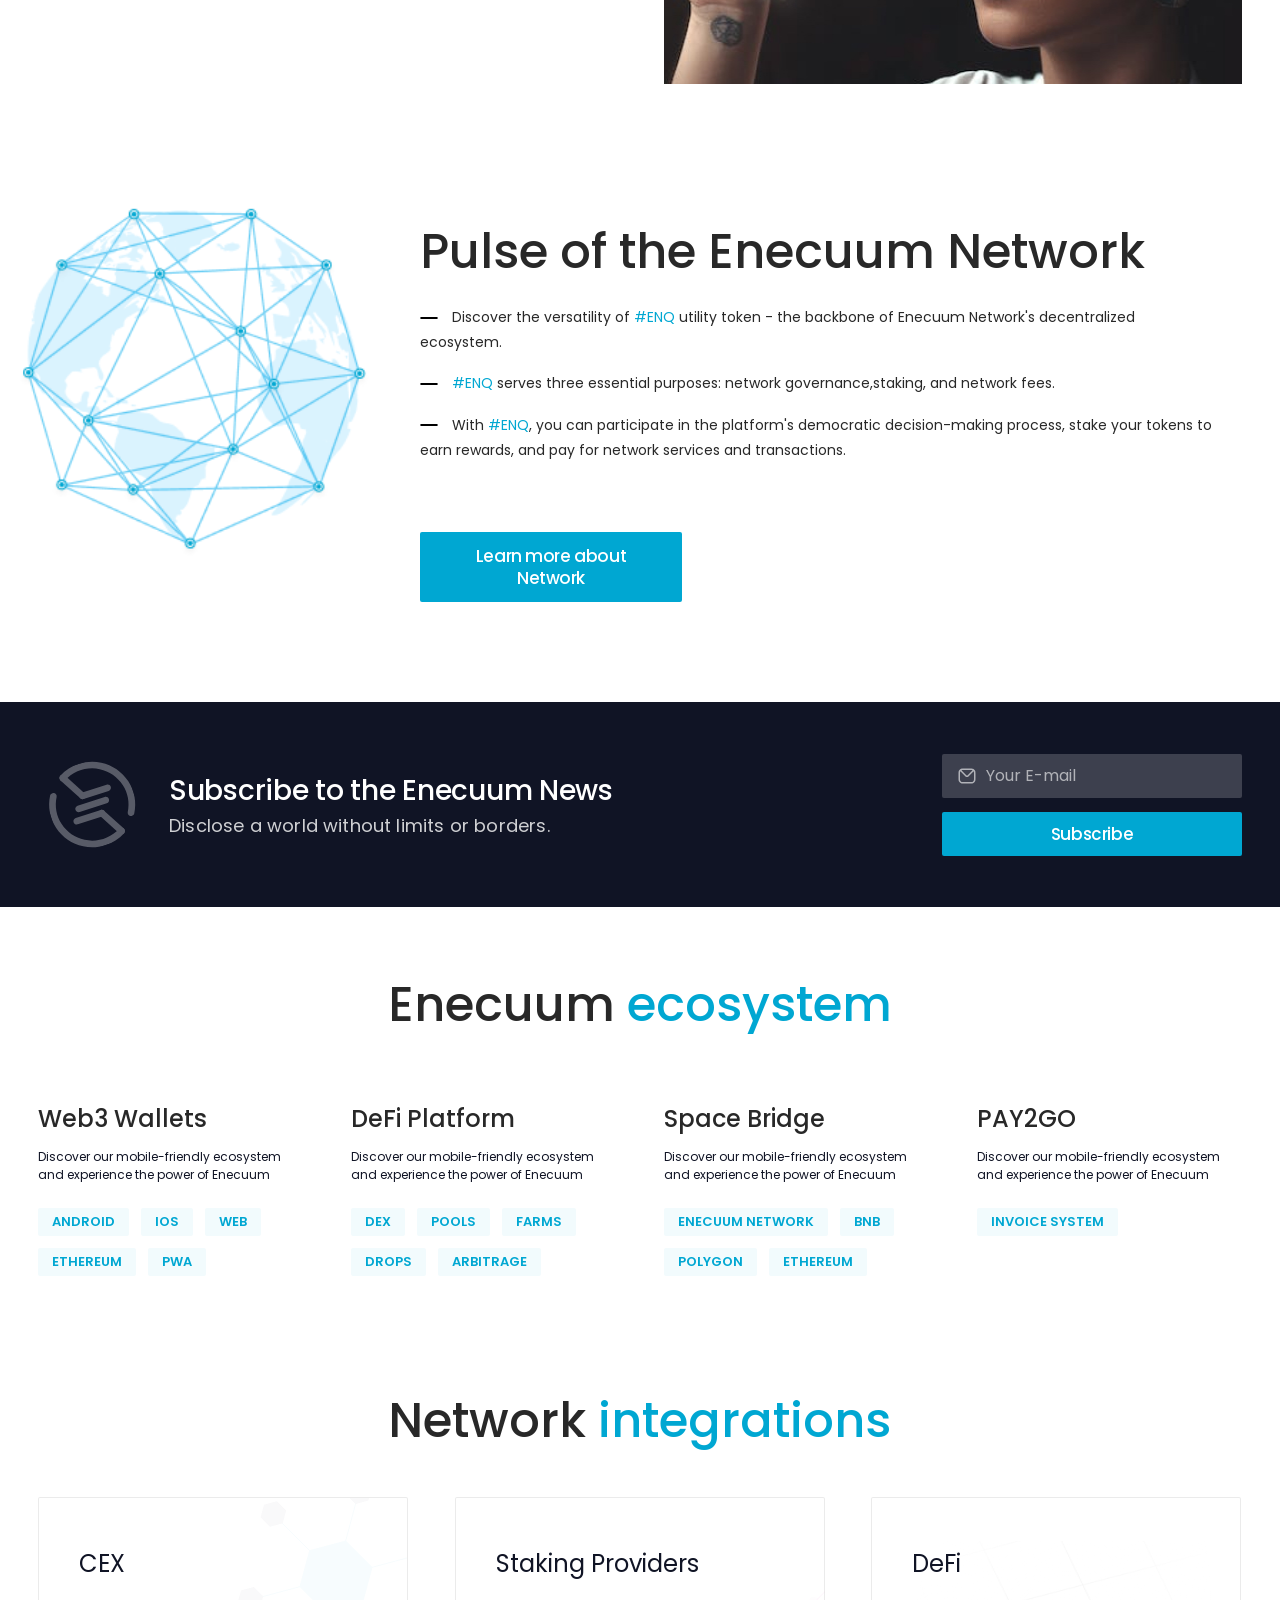
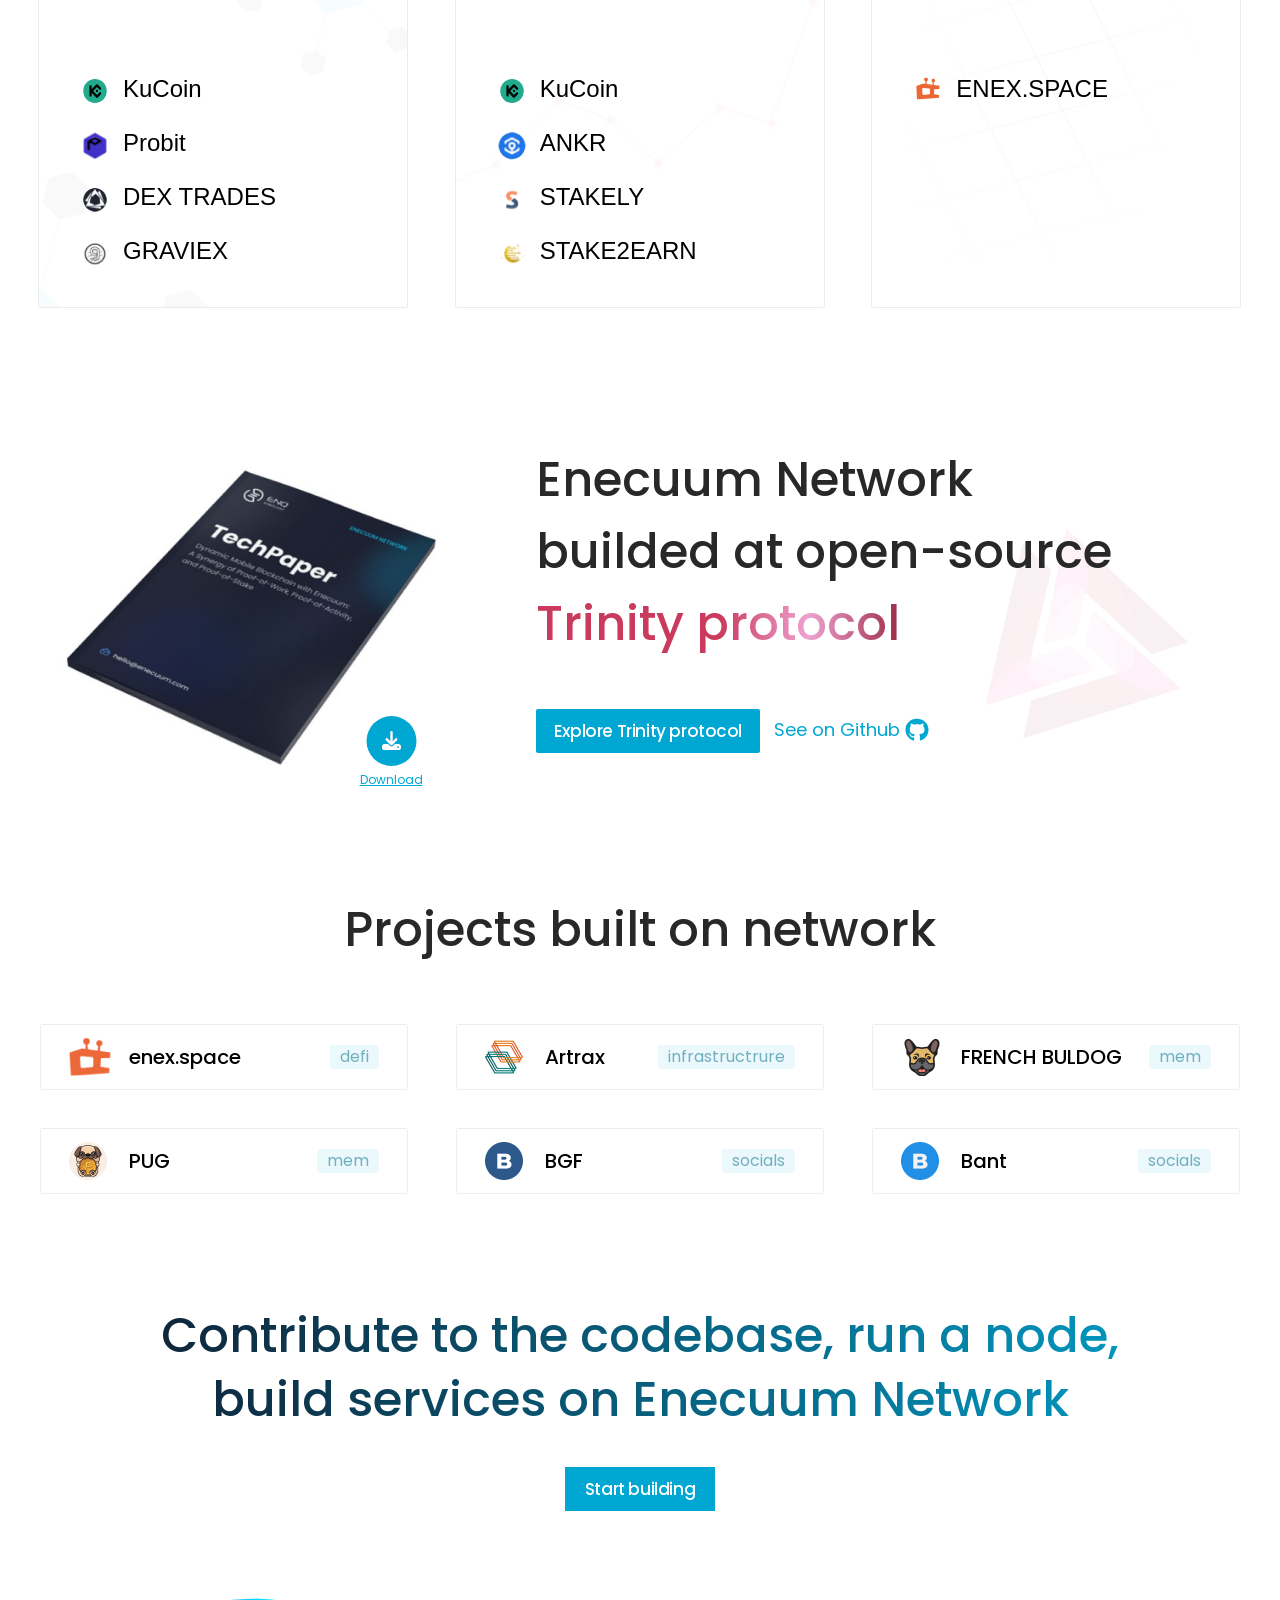
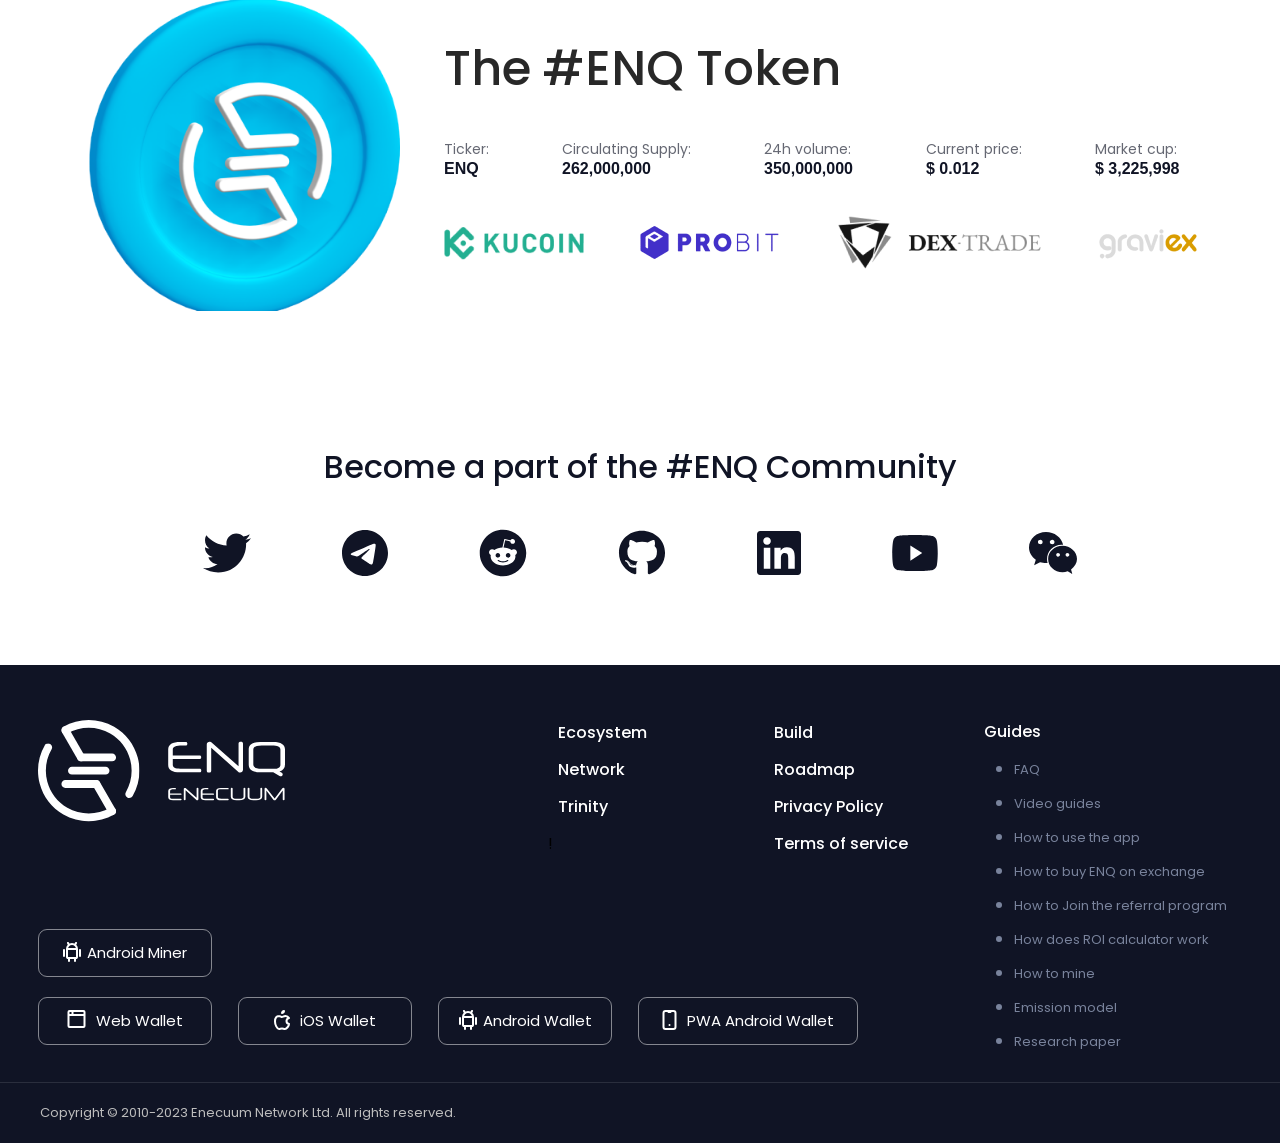
==== commit 90866e71: "All-functions-update" ====
--- a/index.html
+++ b/index.html
@@ -333,8 +333,7 @@
                         class="trinity__header_color"> Trinity protocol</span></h3>
                 <div class="trinity__right-buttons-box">
                     <a class="trinity__right-button" href="#!">Explore Trinity protocol</a>
-                    <a class="trinity__right-link" href="https://github.com/" target="_blank">See on Github<svg
-                            class="trinity__right-svg" width="24" height="23" viewBox="0 0 24 23"
+                    <a class="trinity__right-link" href="https://github.com/" target="_blank">See on Github<svg class="trinity__right-svg" width="24" height="23" viewBox="0 0 24 23"
                             xmlns="http://www.w3.org/2000/svg">
                             <path
                                 d="M8.18679 18.3576C8.18679 18.4475 8.07995 18.5194 7.94524 18.5194C7.79195 18.5329 7.68511 18.461 7.68511 18.3576C7.68511 18.2677 7.79195 18.1957 7.92666 18.1957C8.06602 18.1822 8.18679 18.2542 8.18679 18.3576ZM6.74215 18.1553C6.70963 18.2452 6.80253 18.3486 6.94189 18.3756C7.06266 18.4205 7.20202 18.3756 7.22989 18.2856C7.25776 18.1957 7.1695 18.0923 7.03015 18.0518C6.90937 18.0204 6.77466 18.0653 6.74215 18.1553ZM8.79531 18.0788C8.6606 18.1103 8.56769 18.1957 8.58163 18.2991C8.59556 18.3891 8.71634 18.4475 8.85569 18.416C8.9904 18.3846 9.08331 18.2991 9.06937 18.2092C9.05544 18.1238 8.93002 18.0653 8.79531 18.0788ZM11.8518 0.849487C5.40898 0.849487 0.480469 5.58396 0.480469 11.8202C0.480469 16.8064 3.72279 21.0733 8.35402 22.575C8.9486 22.6784 9.15763 22.3232 9.15763 22.031C9.15763 21.7522 9.14369 20.2145 9.14369 19.2703C9.14369 19.2703 5.89208 19.9447 5.20924 17.9305C5.20924 17.9305 4.67969 16.6221 3.91789 16.2849C3.91789 16.2849 2.85415 15.579 3.99221 15.5924C3.99221 15.5924 5.14886 15.6824 5.78524 16.7525C6.80253 18.488 8.50731 17.9889 9.17157 17.6922C9.2784 16.9728 9.58034 16.4737 9.91479 16.1769C7.31815 15.8982 4.69828 15.534 4.69828 11.2087C4.69828 9.97222 5.05131 9.35175 5.79453 8.56042C5.67376 8.26817 5.27892 7.0632 5.91531 5.50752C6.88615 5.21527 9.12047 6.72149 9.12047 6.72149C10.0495 6.4697 11.0482 6.33932 12.0376 6.33932C13.027 6.33932 14.0258 6.4697 14.9548 6.72149C14.9548 6.72149 17.1891 5.21078 18.16 5.50752C18.7963 7.0677 18.4015 8.26817 18.2807 8.56042C19.024 9.35625 19.4792 9.97672 19.4792 11.2087C19.4792 15.5475 16.7432 15.8937 14.1465 16.1769C14.5739 16.5321 14.9362 17.2066 14.9362 18.2632C14.9362 19.7784 14.9223 21.6533 14.9223 22.022C14.9223 22.3142 15.136 22.6694 15.7259 22.566C20.371 21.0733 23.5205 16.8064 23.5205 11.8202C23.5205 5.58396 18.2947 0.849487 11.8518 0.849487ZM4.99556 16.3568C4.93518 16.4018 4.94911 16.5052 5.02808 16.5906C5.1024 16.6625 5.20924 16.694 5.26963 16.6356C5.33002 16.5906 5.31608 16.4872 5.23711 16.4018C5.16279 16.3298 5.05595 16.2983 4.99556 16.3568ZM4.49389 15.9926C4.46137 16.051 4.50782 16.123 4.60073 16.168C4.67505 16.2129 4.76795 16.1994 4.80047 16.1365C4.83298 16.078 4.78653 16.0061 4.69363 15.9611C4.60073 15.9341 4.5264 15.9476 4.49389 15.9926ZM5.99892 17.5932C5.9246 17.6517 5.95247 17.7866 6.05931 17.872C6.16615 17.9754 6.30086 17.9889 6.36124 17.917C6.42163 17.8585 6.39376 17.7236 6.30086 17.6382C6.19866 17.5348 6.05931 17.5213 5.99892 17.5932ZM5.46937 16.9323C5.39505 16.9773 5.39505 17.0942 5.46937 17.1976C5.54369 17.301 5.66911 17.3459 5.7295 17.301C5.80382 17.2425 5.80382 17.1256 5.7295 17.0222C5.66447 16.9188 5.54369 16.8738 5.46937 16.9323Z" />
@@ -513,11 +512,6 @@
 
     </footer>
 
-
-
-
-    <div class="bottom-box" style="height: 600px; background-color: rgb(242, 243, 243);"></div>
-
     <script src="./js/main.js"></script>
 
 </body>
--- a/css/main.css
+++ b/css/main.css
@@ -190,8 +190,15 @@
   background: rgba(16, 20, 37, 0.85);
   backdrop-filter: blur(17.5px);
 }
+@media screen and (max-width: 984px) {
+  .is_scrolled .header__top-box {
+    background: rgba(16, 20, 37, 0);
+    backdrop-filter: none;
+  }
+}
 
 .header {
+  position: relative;
   margin: 0 auto;
   max-width: 1920px;
   height: 718px;
@@ -220,7 +227,7 @@
 }
 @media screen and (max-width: 984px) {
   .header__top-box {
-    position: relative;
+    position: absolute;
   }
 }
 .header__menu-box {
@@ -1687,6 +1694,7 @@
   background-repeat: no-repeat;
   right: 134px;
   top: 110px;
+  z-index: -1;
 }
 @media screen and (max-width: 1440px) {
   .trinity__right-box::before {
